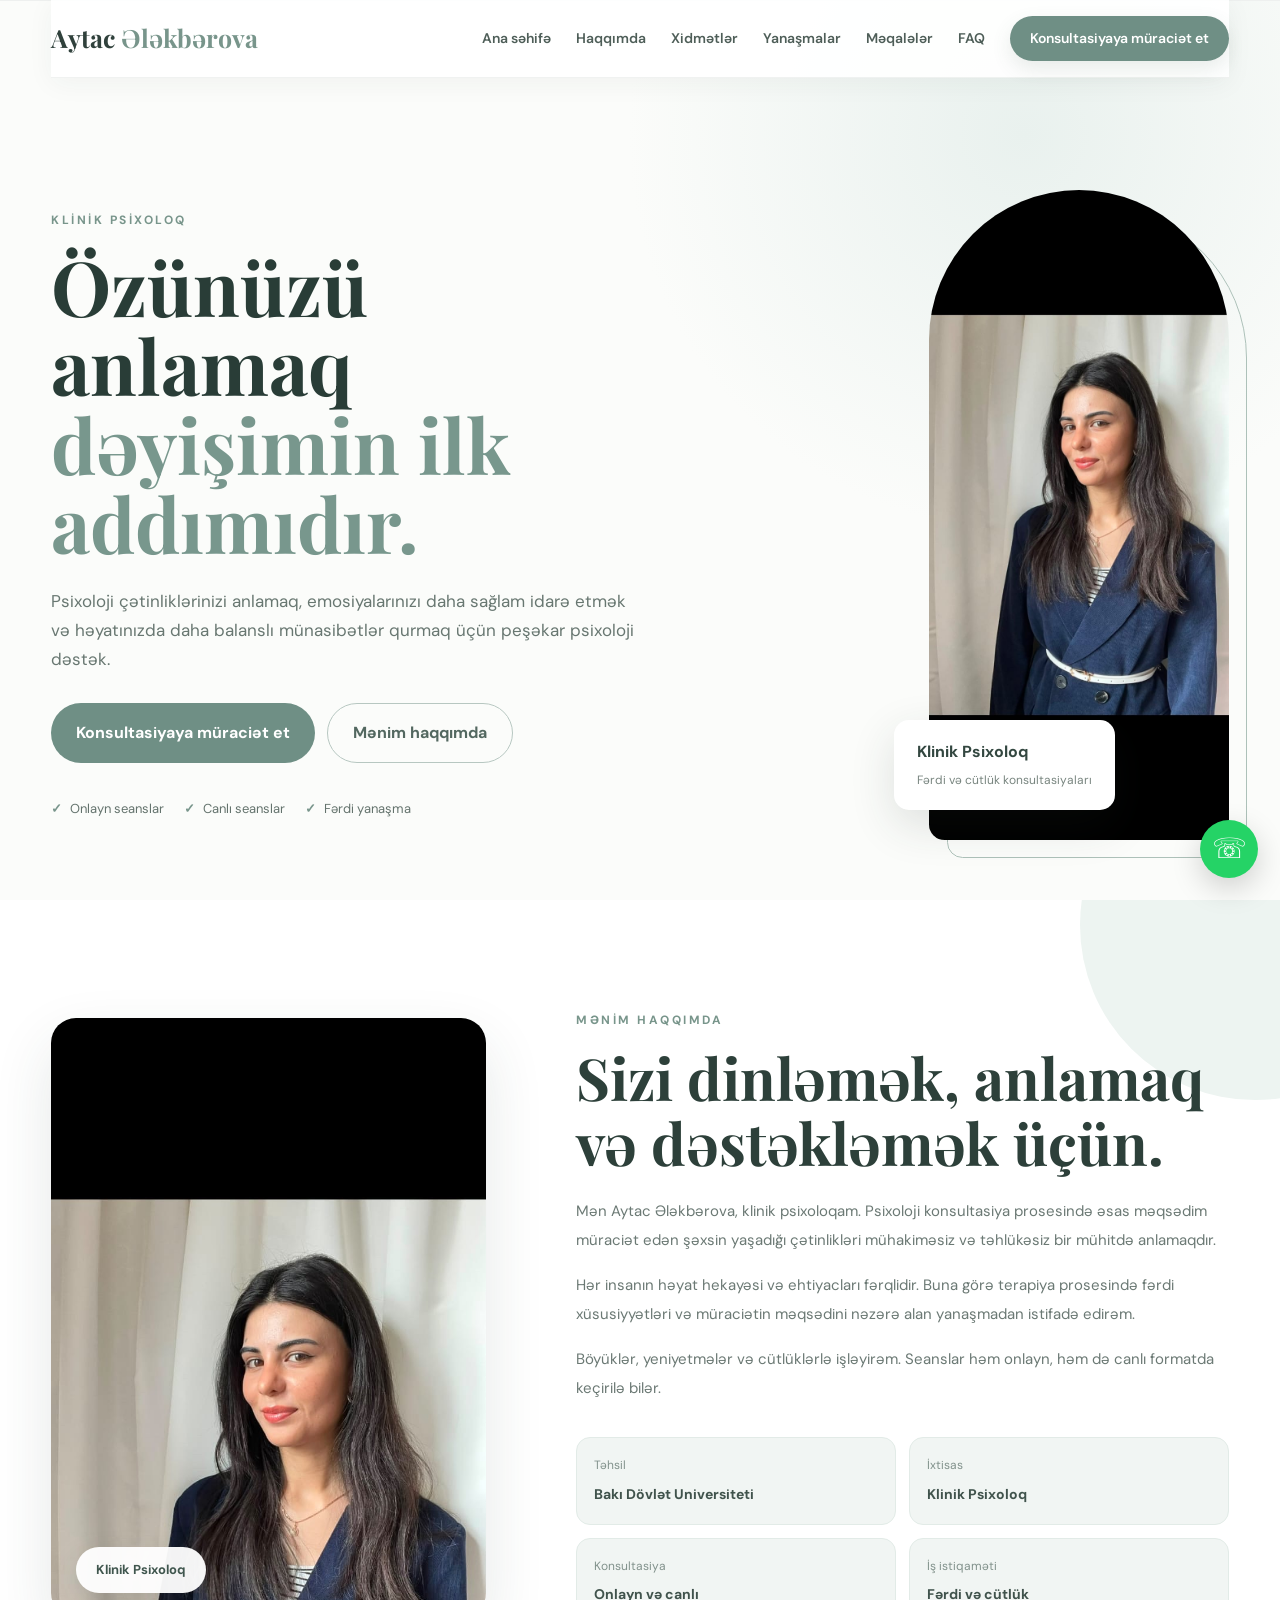
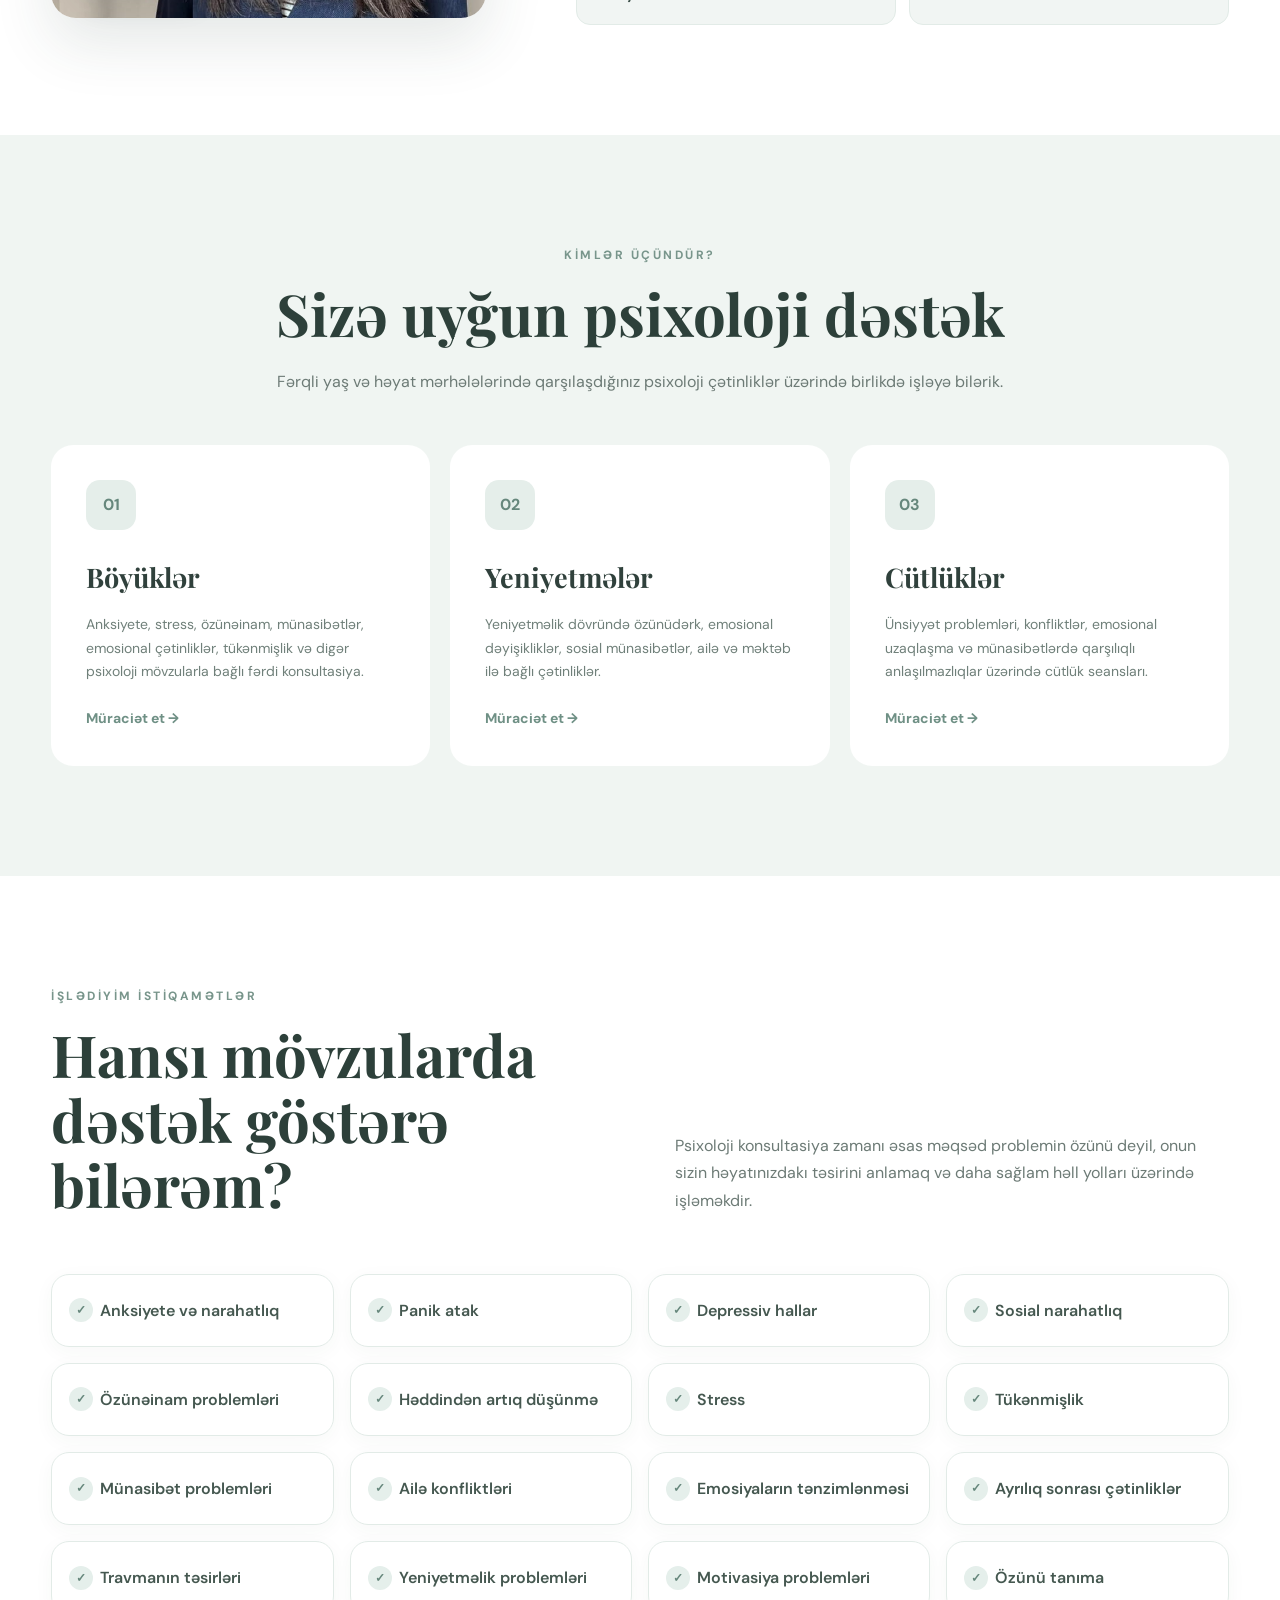
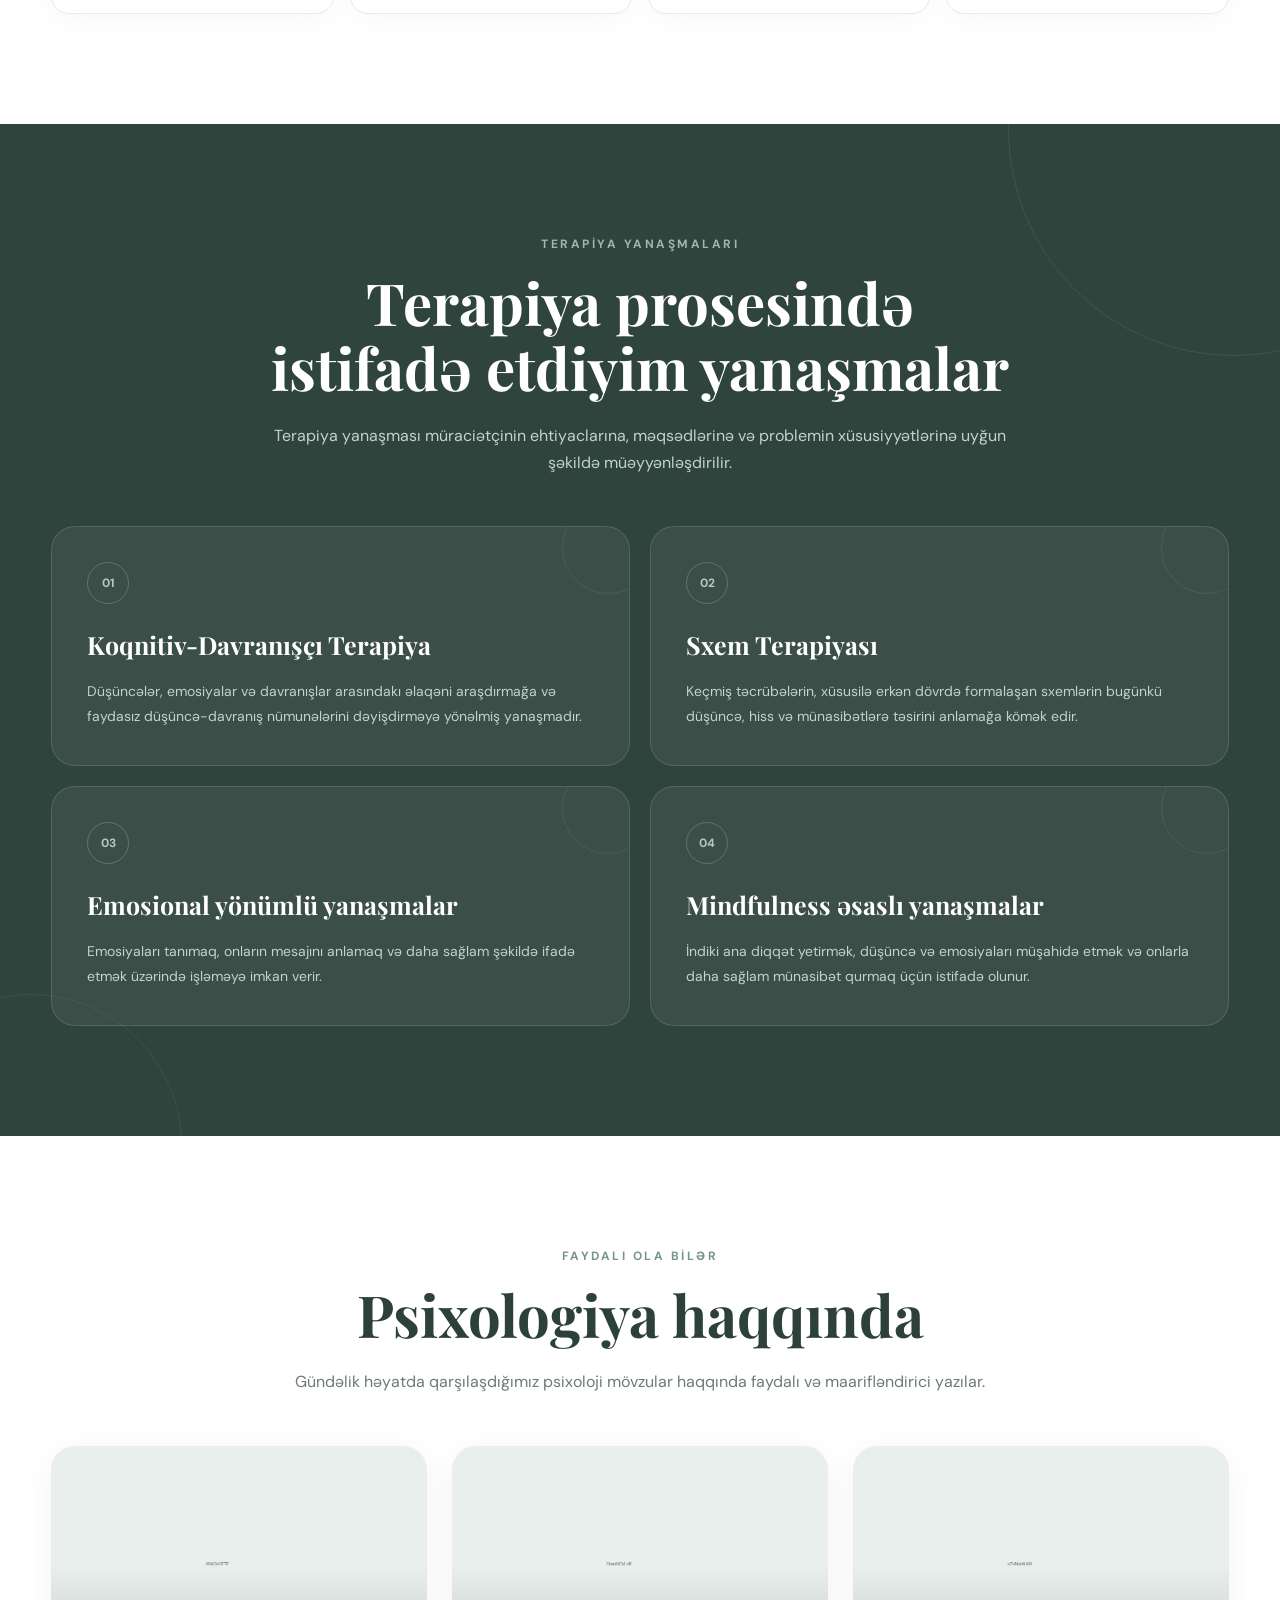
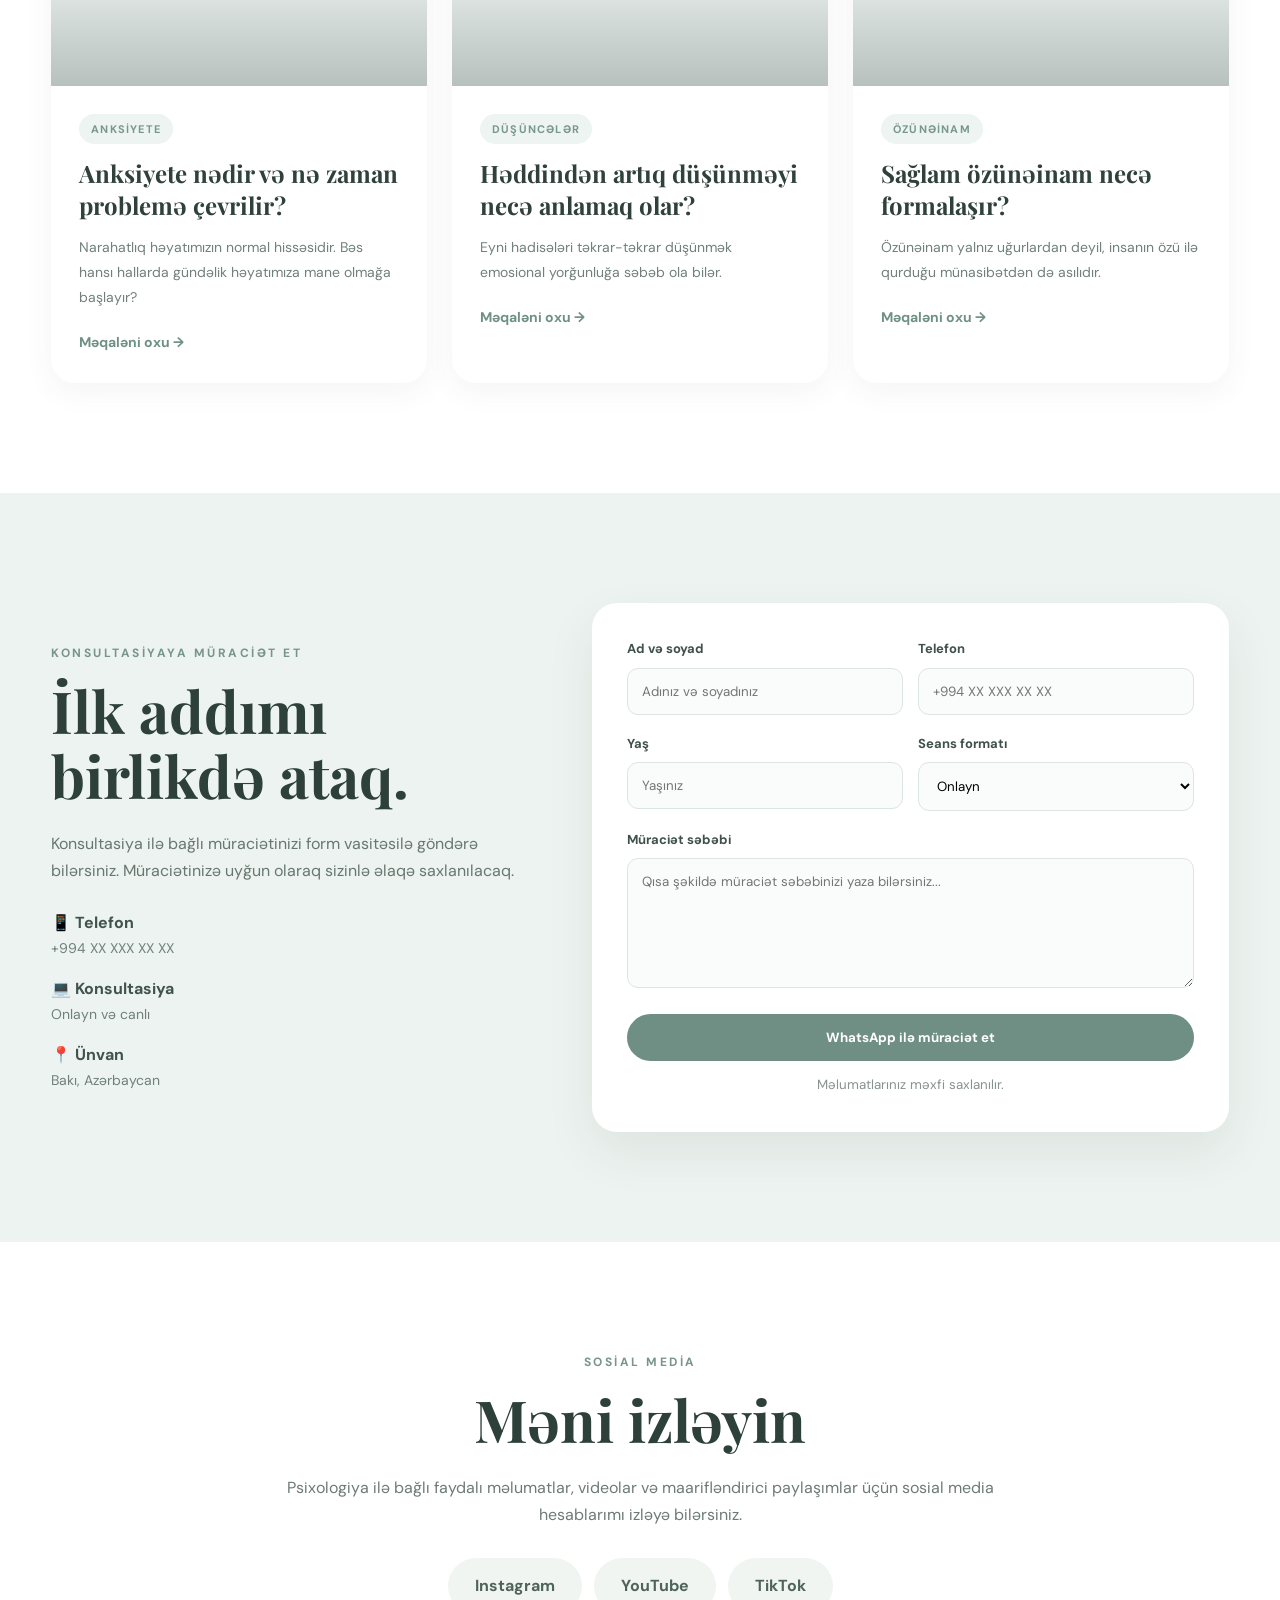
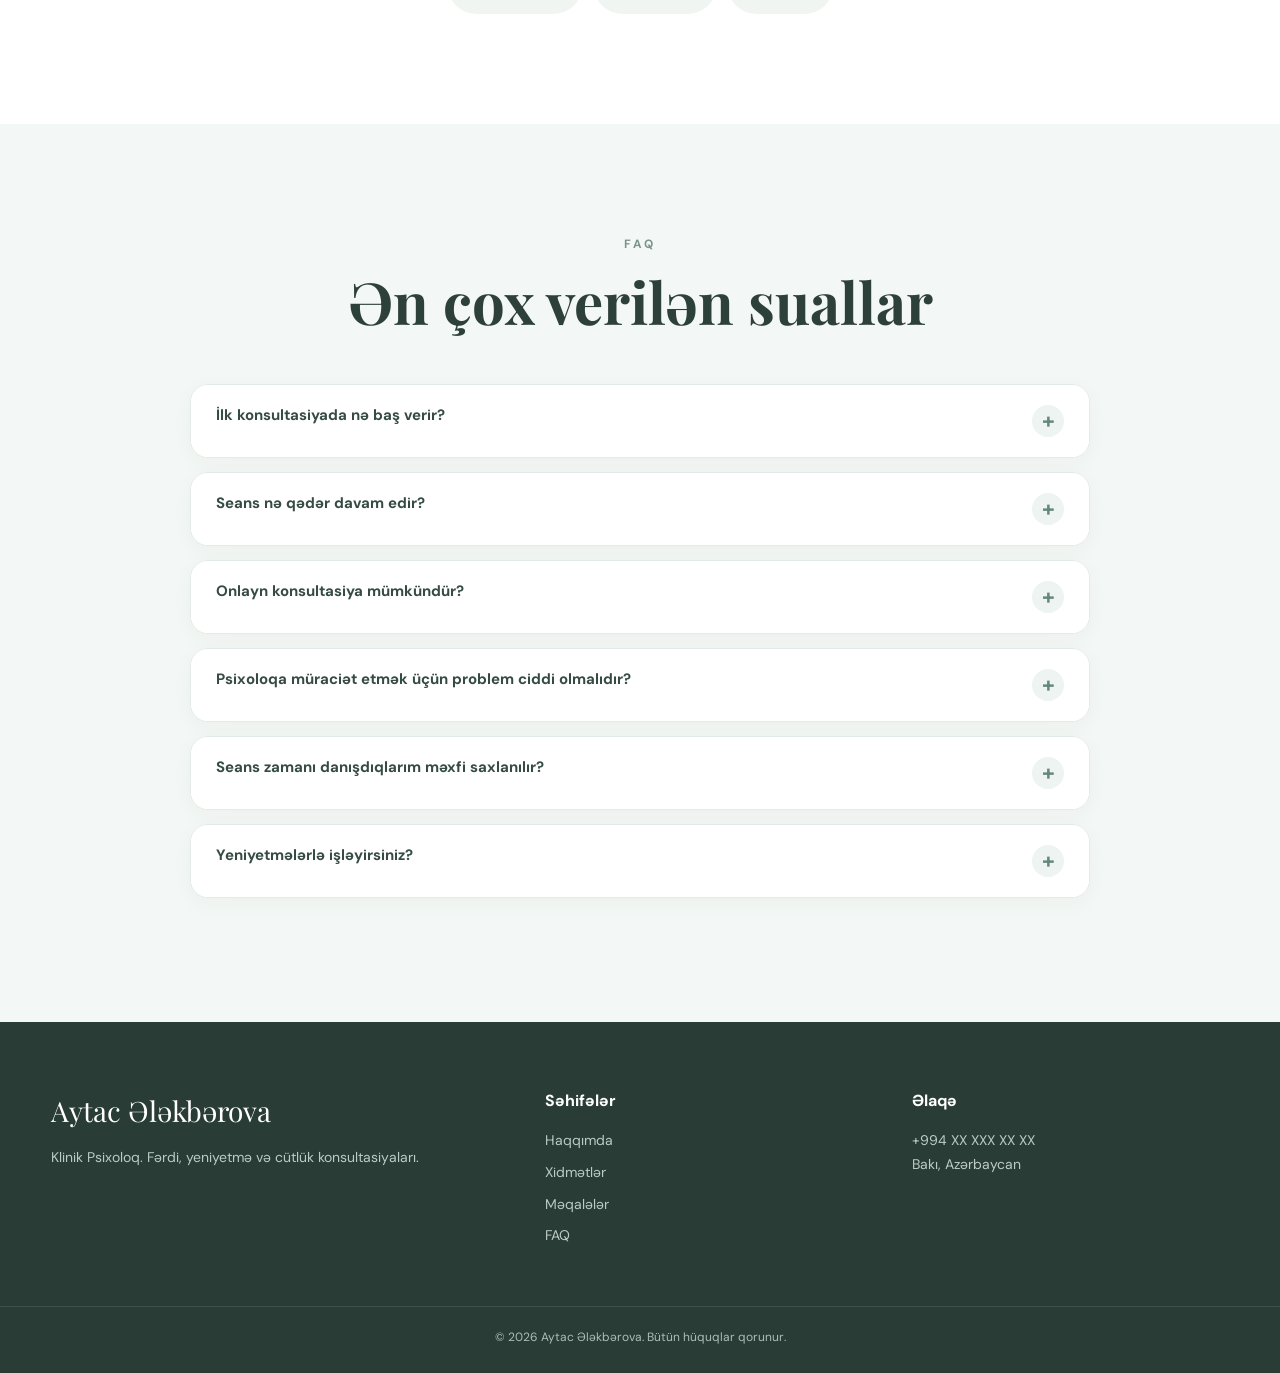
==== index.html @ 0d4d99ca "Initial commit" ====
<!DOCTYPE html>
<html lang="az">
<head>
<meta charset="UTF-8">
<meta name="viewport" content="width=device-width, initial-scale=1.0">
<meta name="description" content="Klinik Psixoloq - fərdi, yeniyetmə və cütlük konsultasiyaları. Onlayn və canlı seanslar.">
<title>Psixoloq Aytac Ələkbərova | Klinik Psixoloq</title>
<link rel="preconnect" href="https://fonts.googleapis.com">
<link rel="preconnect" href="https://fonts.gstatic.com" crossorigin>
<link href="https://fonts.googleapis.com/css2?family=DM+Sans:wght@400;500;600;700&family=Playfair+Display:wght@500;600;700&display=swap" rel="stylesheet">
<link rel="stylesheet" href="style.css">
</head>
<body>

<header class="header">
  <div class="container navbar">
    <a href="#home" class="logo">Aytac <span>Ələkbərova</span></a>
    <button class="menu-btn" id="menuBtn">☰</button>
    <nav class="nav" id="nav">
      <a href="#home">Ana səhifə</a>
      <a href="#about">Haqqımda</a>
      <a href="#services">Xidmətlər</a>
      <a href="#approaches">Yanaşmalar</a>
      <a href="#articles">Məqalələr</a>
      <a href="#faq">FAQ</a>
      <a href="#contact" class="nav-button">Konsultasiyaya müraciət et</a>
    </nav>
  </div>
</header>

<section class="hero" id="home">
  <div class="container hero-grid">
    <div class="hero-content">
      <div class="eyebrow">KLİNİK PSİXOLOQ</div>
      <h1>Özünüzü anlamaq<br><span>dəyişimin ilk addımıdır.</span></h1>
      <p>Psixoloji çətinliklərinizi anlamaq, emosiyalarınızı daha sağlam idarə etmək və həyatınızda daha balanslı münasibətlər qurmaq üçün peşəkar psixoloji dəstək.</p>
      <div class="hero-buttons">
        <a href="#contact" class="btn btn-primary">Konsultasiyaya müraciət et</a>
        <a href="#about" class="btn btn-outline">Mənim haqqımda</a>
      </div>
      <div class="hero-features">
        <div><strong>✓</strong> Onlayn seanslar</div>
        <div><strong>✓</strong> Canlı seanslar</div>
        <div><strong>✓</strong> Fərdi yanaşma</div>
      </div>
    </div>
    <div class="hero-photo">
      <div class="photo-decoration"></div>
      <img src="images/psixoloq.jpg" alt="Klinik Psixoloq Aytac Ələkbərova">
      <div class="photo-card">
        <strong>Klinik Psixoloq</strong>
        <span>Fərdi və cütlük konsultasiyaları</span>
      </div>
    </div>
  </div>
</section>

<section class="section about" id="about">
  <div class="container about-grid">
    <div class="about-image"><img src="images/psixoloq.jpg" alt="Aytac Ələkbərova"></div>
    <div class="about-content">
      <div class="eyebrow">MƏNİM HAQQIMDA</div>
      <h2 class="section-title">Sizi dinləmək, anlamaq və dəstəkləmək üçün.</h2>
      <p>Mən Aytac Ələkbərova, klinik psixoloqam. Psixoloji konsultasiya prosesində əsas məqsədim müraciət edən şəxsin yaşadığı çətinlikləri mühakiməsiz və təhlükəsiz bir mühitdə anlamaqdır.</p>
      <p>Hər insanın həyat hekayəsi və ehtiyacları fərqlidir. Buna görə terapiya prosesində fərdi xüsusiyyətləri və müraciətin məqsədini nəzərə alan yanaşmadan istifadə edirəm.</p>
      <p>Böyüklər, yeniyetmələr və cütlüklərlə işləyirəm. Seanslar həm onlayn, həm də canlı formatda keçirilə bilər.</p>
      <div class="about-info">
        <div class="info-item"><span>Təhsil</span><strong>Bakı Dövlət Universiteti</strong></div>
        <div class="info-item"><span>İxtisas</span><strong>Klinik Psixoloq</strong></div>
        <div class="info-item"><span>Konsultasiya</span><strong>Onlayn və canlı</strong></div>
        <div class="info-item"><span>İş istiqaməti</span><strong>Fərdi və cütlük</strong></div>
      </div>
    </div>
  </div>
</section>

<section class="section services" id="services">
  <div class="container">
    <div class="center-heading">
      <div class="eyebrow">KİMLƏR ÜÇÜNDÜR?</div>
      <h2 class="section-title">Sizə uyğun psixoloji dəstək</h2>
      <p>Fərqli yaş və həyat mərhələlərində qarşılaşdığınız psixoloji çətinliklər üzərində birlikdə işləyə bilərik.</p>
    </div>
    <div class="service-grid">
      <div class="service-card"><div class="service-icon">01</div><h3>Böyüklər</h3><p>Anksiyete, stress, özünəinam, münasibətlər, emosional çətinliklər, tükənmişlik və digər psixoloji mövzularla bağlı fərdi konsultasiya.</p><a href="#contact">Müraciət et →</a></div>
      <div class="service-card"><div class="service-icon">02</div><h3>Yeniyetmələr</h3><p>Yeniyetməlik dövründə özünüdərk, emosional dəyişikliklər, sosial münasibətlər, ailə və məktəb ilə bağlı çətinliklər.</p><a href="#contact">Müraciət et →</a></div>
      <div class="service-card"><div class="service-icon">03</div><h3>Cütlüklər</h3><p>Ünsiyyət problemləri, konfliktlər, emosional uzaqlaşma və münasibətlərdə qarşılıqlı anlaşılmazlıqlar üzərində cütlük seansları.</p><a href="#contact">Müraciət et →</a></div>
    </div>
  </div>
</section>

<section class="section problems">
  <div class="container">
    <div class="two-column-heading">
      <div><div class="eyebrow">İŞLƏDİYİM İSTİQAMƏTLƏR</div><h2 class="section-title">Hansı mövzularda dəstək göstərə bilərəm?</h2></div>
      <p>Psixoloji konsultasiya zamanı əsas məqsəd problemin özünü deyil, onun sizin həyatınızdakı təsirini anlamaq və daha sağlam həll yolları üzərində işləməkdir.</p>
    </div>
    <div class="problem-grid">
      <div class="problem-item">Anksiyete və narahatlıq</div><div class="problem-item">Panik atak</div>
      <div class="problem-item">Depressiv hallar</div><div class="problem-item">Sosial narahatlıq</div>
      <div class="problem-item">Özünəinam problemləri</div><div class="problem-item">Həddindən artıq düşünmə</div>
      <div class="problem-item">Stress</div><div class="problem-item">Tükənmişlik</div>
      <div class="problem-item">Münasibət problemləri</div><div class="problem-item">Ailə konfliktləri</div>
      <div class="problem-item">Emosiyaların tənzimlənməsi</div><div class="problem-item">Ayrılıq sonrası çətinliklər</div>
      <div class="problem-item">Travmanın təsirləri</div><div class="problem-item">Yeniyetməlik problemləri</div>
      <div class="problem-item">Motivasiya problemləri</div><div class="problem-item">Özünü tanıma</div>
    </div>
  </div>
</section>

<section class="section approaches" id="approaches">
  <div class="container">
    <div class="center-heading light">
      <div class="eyebrow">TERAPİYA YANAŞMALARI</div>
      <h2 class="section-title">Terapiya prosesində istifadə etdiyim yanaşmalar</h2>
      <p>Terapiya yanaşması müraciətçinin ehtiyaclarına, məqsədlərinə və problemin xüsusiyyətlərinə uyğun şəkildə müəyyənləşdirilir.</p>
    </div>
    <div class="approach-grid">
      <div class="approach-card"><span>01</span><h3>Koqnitiv-Davranışçı Terapiya</h3><p>Düşüncələr, emosiyalar və davranışlar arasındakı əlaqəni araşdırmağa və faydasız düşüncə-davranış nümunələrini dəyişdirməyə yönəlmiş yanaşmadır.</p></div>
      <div class="approach-card"><span>02</span><h3>Sxem Terapiyası</h3><p>Keçmiş təcrübələrin, xüsusilə erkən dövrdə formalaşan sxemlərin bugünkü düşüncə, hiss və münasibətlərə təsirini anlamağa kömək edir.</p></div>
      <div class="approach-card"><span>03</span><h3>Emosional yönümlü yanaşmalar</h3><p>Emosiyaları tanımaq, onların mesajını anlamaq və daha sağlam şəkildə ifadə etmək üzərində işləməyə imkan verir.</p></div>
      <div class="approach-card"><span>04</span><h3>Mindfulness əsaslı yanaşmalar</h3><p>İndiki ana diqqət yetirmək, düşüncə və emosiyaları müşahidə etmək və onlarla daha sağlam münasibət qurmaq üçün istifadə olunur.</p></div>
    </div>
  </div>
</section>

<section class="section articles" id="articles">
  <div class="container">
    <div class="center-heading">
      <div class="eyebrow">FAYDALI OLA BİLƏR</div>
      <h2 class="section-title">Psixologiya haqqında</h2>
      <p>Gündəlik həyatda qarşılaşdığımız psixoloji mövzular haqqında faydalı və maarifləndirici yazılar.</p>
    </div>
    <div class="article-grid">
      <article class="article-card"><div class="article-image"><img src="images/anxiety.jpg" alt="Anksiyete"></div><div class="article-content"><span>ANKSİYETE</span><h3>Anksiyete nədir və nə zaman problemə çevrilir?</h3><p>Narahatlıq həyatımızın normal hissəsidir. Bəs hansı hallarda gündəlik həyatımıza mane olmağa başlayır?</p><button class="article-btn" data-article="anxiety">Məqaləni oxu →</button></div></article>
      <article class="article-card"><div class="article-image"><img src="images/overthinking.jpg" alt="Həddindən artıq düşünmək"></div><div class="article-content"><span>DÜŞÜNCƏLƏR</span><h3>Həddindən artıq düşünməyi necə anlamaq olar?</h3><p>Eyni hadisələri təkrar-təkrar düşünmək emosional yorğunluğa səbəb ola bilər.</p><button class="article-btn" data-article="thinking">Məqaləni oxu →</button></div></article>
      <article class="article-card"><div class="article-image"><img src="images/confidence.jpg" alt="Özünəinam"></div><div class="article-content"><span>ÖZÜNƏİNAM</span><h3>Sağlam özünəinam necə formalaşır?</h3><p>Özünəinam yalnız uğurlardan deyil, insanın özü ilə qurduğu münasibətdən də asılıdır.</p><button class="article-btn" data-article="confidence">Məqaləni oxu →</button></div></article>
    </div>
  </div>
</section>

<section class="section contact" id="contact">
  <div class="container contact-grid">
    <div class="contact-info">
      <div class="eyebrow">KONSULTASİYAYA MÜRACİƏT ET</div>
      <h2 class="section-title">İlk addımı birlikdə ataq.</h2>
      <p>Konsultasiya ilə bağlı müraciətinizi form vasitəsilə göndərə bilərsiniz. Müraciətinizə uyğun olaraq sizinlə əlaqə saxlanılacaq.</p>
      <div class="contact-details">
        <div><strong>📱 Telefon</strong><span>+994 XX XXX XX XX</span></div>
        <div><strong>💻 Konsultasiya</strong><span>Onlayn və canlı</span></div>
        <div><strong>📍 Ünvan</strong><span>Bakı, Azərbaycan</span></div>
      </div>
    </div>
    <form id="consultationForm" class="contact-form">
      <div class="form-row">
        <div class="form-group"><label>Ad və soyad</label><input type="text" id="name" placeholder="Adınız və soyadınız" required></div>
        <div class="form-group"><label>Telefon</label><input type="tel" id="phone" placeholder="+994 XX XXX XX XX" required></div>
      </div>
      <div class="form-row">
        <div class="form-group"><label>Yaş</label><input type="number" id="age" placeholder="Yaşınız"></div>
        <div class="form-group"><label>Seans formatı</label><select id="format"><option value="Onlayn">Onlayn</option><option value="Canlı">Canlı</option></select></div>
      </div>
      <div class="form-group"><label>Müraciət səbəbi</label><textarea id="message" placeholder="Qısa şəkildə müraciət səbəbinizi yaza bilərsiniz..."></textarea></div>
      <button type="submit" class="btn btn-primary full-button">WhatsApp ilə müraciət et</button>
      <small class="form-note">Məlumatlarınız məxfi saxlanılır.</small>
    </form>
  </div>
</section>

<section class="section social">
  <div class="container center-heading">
    <div class="eyebrow">SOSİAL MEDİA</div>
    <h2 class="section-title">Məni izləyin</h2>
    <p>Psixologiya ilə bağlı faydalı məlumatlar, videolar və maarifləndirici paylaşımlar üçün sosial media hesablarımı izləyə bilərsiniz.</p>
    <div class="social-links">
      <a href="https://www.instagram.com/psyaytac.elekberova?igsh=MXJ5ZWtkczN2bDRlNw==" target="_blank">Instagram</a>
      <a href="https://youtube.com/@seninpsixoloqun?si=bfiCXrxWKhJM5wDC" target="_blank">YouTube</a>
      <a href="https://www.tiktok.com/@psyaytac.elekberova?_r=1&_t=ZS-98sgYGzw8I5" target="_blank">TikTok</a>
    </div>
  </div>
</section>

<section class="section faq" id="faq">
  <div class="container faq-container">
    <div class="center-heading"><div class="eyebrow">FAQ</div><h2 class="section-title">Ən çox verilən suallar</h2></div>
    <div class="faq-list">
      <div class="faq-item"><button class="faq-question">İlk konsultasiyada nə baş verir?<span>+</span></button><div class="faq-answer">İlk görüşdə müraciət səbəbiniz, yaşadığınız çətinliklər və terapiyadan gözləntiləriniz müzakirə olunur.</div></div>
      <div class="faq-item"><button class="faq-question">Seans nə qədər davam edir?<span>+</span></button><div class="faq-answer">Seans müddəti konsultasiya formatına və əvvəlcədən müəyyən edilmiş görüş planına uyğun olaraq təşkil edilir.</div></div>
      <div class="faq-item"><button class="faq-question">Onlayn konsultasiya mümkündür?<span>+</span></button><div class="faq-answer">Bəli. Konsultasiyalar onlayn formatda da keçirilə bilər.</div></div>
      <div class="faq-item"><button class="faq-question">Psixoloqa müraciət etmək üçün problem ciddi olmalıdır?<span>+</span></button><div class="faq-answer">Xeyr. Psixoloji dəstək yalnız ciddi problemlər zamanı deyil. İnsan özünü daha yaxşı tanımaq, münasibətlərini inkişaf etdirmək və həyatındakı çətinliklərin öhdəsindən gəlmək üçün də psixoloqa müraciət edə bilər.</div></div>
      <div class="faq-item"><button class="faq-question">Seans zamanı danışdıqlarım məxfi saxlanılır?<span>+</span></button><div class="faq-answer">Psixoloji konsultasiya zamanı məxfilik və peşə etikası əsas prinsiplərdəndir.</div></div>
      <div class="faq-item"><button class="faq-question">Yeniyetmələrlə işləyirsiniz?<span>+</span></button><div class="faq-answer">Bəli. Yeniyetmələrin yaş xüsusiyyətləri və ehtiyacları nəzərə alınmaqla psixoloji konsultasiya həyata keçirilə bilər.</div></div>
    </div>
  </div>
</section>

<footer>
  <div class="container footer-grid">
    <div><div class="footer-logo">Aytac Ələkbərova</div><p>Klinik Psixoloq. Fərdi, yeniyetmə və cütlük konsultasiyaları.</p></div>
    <div><h4>Səhifələr</h4><a href="#about">Haqqımda</a><a href="#services">Xidmətlər</a><a href="#articles">Məqalələr</a><a href="#faq">FAQ</a></div>
    <div><h4>Əlaqə</h4><p>+994 XX XXX XX XX</p><p>Bakı, Azərbaycan</p></div>
  </div>
  <div class="copyright">© 2026 Aytac Ələkbərova. Bütün hüquqlar qorunur.</div>
</footer>

<a href="https://wa.me/994708601201" class="whatsapp" target="_blank" rel="noopener noreferrer">
    <span>☏</span>
</a>

<div class="modal" id="articleModal">
  <div class="modal-box"><button class="modal-close" id="modalClose">×</button><div id="modalContent"></div></div>
</div>

<script src="script.js"></script>
</body>
</html>
---- style.css ----
*{margin:0;padding:0;box-sizing:border-box}
html{scroll-behavior:smooth}
body{font-family:"DM Sans",sans-serif;color:#30413c;background:#fbfcfa;line-height:1.7}
a{text-decoration:none;color:inherit}img{width:100%;display:block}
button,input,textarea,select{font-family:inherit}.container{width:min(1180px,92%);margin:auto}
.section{padding:110px 0}.eyebrow{color:#78958b;font-size:12px;font-weight:700;letter-spacing:2.5px;margin-bottom:15px}
.section-title{font-family:"Playfair Display",serif;font-size:clamp(38px,5vw,58px);line-height:1.12;color:#2d403a;margin-bottom:22px}
.center-heading{max-width:750px;text-align:center;margin:0 auto}.center-heading>p{color:#6d7b76}
.two-column-heading{display:grid;grid-template-columns:1fr 1fr;gap:70px;align-items:end}.two-column-heading>p{color:#6d7b76;margin-bottom:25px}
.header{position:fixed;top:0;left:0;width:100%;z-index:1000;background:rgba(251,252,250,.92);backdrop-filter:blur(18px);border-bottom:1px solid rgba(40,60,53,.06)}
.navbar{height:78px;display:flex;align-items:center;justify-content:space-between}.logo{font-family:"Playfair Display",serif;font-size:25px;font-weight:700}.logo span{color:#78958b}
.nav{display:flex;align-items:center;gap:25px}.nav a{font-size:14px;font-weight:600;color:#4e5e58;transition:.3s}.nav a:hover{color:#78958b}
.nav-button{background:#6f8f85;color:white!important;padding:11px 18px;border-radius:30px}.menu-btn{display:none;border:none;background:transparent;font-size:28px;cursor:pointer}
.hero{min-height:100vh;padding-top:130px;display:flex;align-items:center;background:radial-gradient(circle at 80% 15%,#e9f1ee 0,transparent 31%)}
.hero-grid{display:grid;grid-template-columns:1fr .85fr;align-items:center;gap:90px}.hero h1{font-family:"Playfair Display",serif;font-size:clamp(48px,6vw,76px);line-height:1.04;color:#293d37;margin-bottom:25px}.hero h1 span{color:#78978d}
.hero-content>p{max-width:600px;color:#687771;font-size:17px;margin-bottom:30px}.hero-buttons{display:flex;flex-wrap:wrap;gap:12px}
.btn{display:inline-flex;align-items:center;justify-content:center;padding:15px 25px;border-radius:50px;font-weight:700;border:none;cursor:pointer;transition:.3s}.btn-primary{background:#6f8f85;color:white}.btn-primary:hover{background:#58776d;transform:translateY(-3px)}
.btn-outline{border:1px solid #b7c7c1;color:#536860}.btn-outline:hover{background:#edf3f0}.hero-features{display:flex;flex-wrap:wrap;gap:20px;margin-top:35px;color:#64736d;font-size:13px}.hero-features strong{color:#78958b;margin-right:5px}
.hero-photo{position:relative;max-width:490px;margin-left:auto}.hero-photo img{height:650px;object-fit:cover;object-position:center top;border-radius:240px 240px 25px 25px;position:relative;z-index:2}.photo-decoration{position:absolute;width:100%;height:100%;border:1px solid #adc1b9;border-radius:240px 240px 25px 25px;top:18px;left:18px}
.photo-card{position:absolute;z-index:5;left:-35px;bottom:30px;background:white;padding:18px 23px;border-radius:15px;box-shadow:0 15px 45px rgba(40,60,53,.14)}.photo-card strong{display:block;color:#334740}.photo-card span{color:#78857f;font-size:12px}
.about{background:white}.about-grid{display:grid;grid-template-columns:.8fr 1.2fr;gap:90px;align-items:center}.about-image img{height:600px;object-fit:cover;object-position:center top;border-radius:25px}.about-content p{color:#6b7974;margin-bottom:17px}
.about-info{display:grid;grid-template-columns:1fr 1fr;gap:13px;margin-top:30px}.info-item{background:#f1f5f3;padding:17px;border-radius:14px}.info-item span{display:block;font-size:12px;color:#81918b;margin-bottom:4px}.info-item strong{font-size:14px;color:#40534c}
.services{background:#f0f5f2}.service-grid{display:grid;grid-template-columns:repeat(3,1fr);gap:20px;margin-top:50px}.service-card{background:white;padding:35px;border-radius:22px;transition:.35s}.service-card:hover{transform:translateY(-8px);box-shadow:0 20px 45px rgba(45,65,58,.1)}
.service-icon{width:50px;height:50px;border-radius:14px;background:#e5eeea;color:#66877c;display:grid;place-items:center;font-weight:700;margin-bottom:25px}.service-card h3{font-family:"Playfair Display",serif;font-size:27px;margin-bottom:12px}.service-card p{color:#70807a;font-size:14px;margin-bottom:20px}.service-card a{color:#6f9085;font-size:14px;font-weight:700}
.problems{background:white}.problem-grid{display:grid;grid-template-columns:repeat(4,1fr);gap:12px;margin-top:35px}.problem-item{padding:18px;border:1px solid #e1e9e5;border-radius:12px;color:#53635d;transition:.3s;background:#fbfcfb}.problem-item:hover{background:#edf3f0;border-color:#a6bbb3;transform:translateY(-2px)}
.approaches{background:#30443e;color:white}.approaches .section-title{color:white}.approaches .eyebrow{color:#9eb8ae}.center-heading.light>p{color:#c4d1cc}.approach-grid{display:grid;grid-template-columns:1fr 1fr;gap:17px;margin-top:50px}.approach-card{padding:30px;border:1px solid rgba(255,255,255,.12);background:rgba(255,255,255,.045);border-radius:20px}.approach-card>span{color:#9db7ad;font-size:13px}.approach-card h3{font-family:"Playfair Display",serif;font-size:25px;margin:12px 0}.approach-card p{color:#c4d1cc;font-size:14px}
.articles{background:white}.article-grid{display:grid;grid-template-columns:repeat(3,1fr);gap:22px;margin-top:50px}.article-card{border:1px solid #e8eeeb;background:#fafcfb;border-radius:20px;overflow:hidden;transition:.35s}.article-card:hover{transform:translateY(-7px);box-shadow:0 18px 40px rgba(45,65,58,.08)}
.article-image{height:220px;overflow:hidden}.article-image img{height:100%;object-fit:cover;transition:.5s}.article-card:hover .article-image img{transform:scale(1.04)}.article-content{padding:25px}.article-content>span{color:#78978d;font-size:11px;font-weight:700;letter-spacing:1.5px}.article-content h3{font-family:"Playfair Display",serif;font-size:23px;line-height:1.3;margin:9px 0}.article-content p{color:#71807a;font-size:14px;margin-bottom:18px}.article-btn{border:none;background:transparent;color:#6f9085;cursor:pointer;font-weight:700}
.contact{background:#edf3f0}.contact-grid{display:grid;grid-template-columns:.85fr 1.15fr;gap:70px;align-items:center}.contact-info>p{color:#687770;margin-bottom:25px}.contact-details{display:grid;gap:15px}.contact-details div{display:flex;flex-direction:column}.contact-details strong{color:#40534c}.contact-details span{color:#71807a;font-size:14px}
.contact-form{background:white;padding:35px;border-radius:25px;box-shadow:0 20px 50px rgba(40,60,53,.08)}.form-row{display:grid;grid-template-columns:1fr 1fr;gap:15px}.form-group{margin-bottom:18px}.form-group label{display:block;font-size:13px;font-weight:700;margin-bottom:7px;color:#40514b}.form-group input,.form-group select,.form-group textarea{width:100%;border:1px solid #dce5e1;background:#fafcfb;padding:14px;border-radius:11px;outline:none}.form-group input:focus,.form-group select:focus,.form-group textarea:focus{border-color:#78978d}.form-group textarea{height:130px;resize:vertical}.full-button{width:100%}.form-note{display:block;text-align:center;margin-top:13px;color:#87938e}
.social{background:white}.social-links{display:flex;justify-content:center;flex-wrap:wrap;gap:12px;margin-top:30px}.social-links a{padding:14px 27px;background:#f0f5f2;border-radius:50px;font-weight:700;color:#50635b;transition:.3s}.social-links a:hover{background:#dfeae5;transform:translateY(-3px)}
.faq{background:#f5f7f6}.faq-container{max-width:850px}.faq-list{margin-top:45px}.faq-item{background:white;margin-bottom:12px;border-radius:15px;overflow:hidden}.faq-question{width:100%;padding:21px;border:none;background:white;display:flex;justify-content:space-between;cursor:pointer;font-weight:700;color:#40534c;text-align:left}.faq-question span{font-size:23px;transition:.3s}.faq-answer{max-height:0;overflow:hidden;padding:0 21px;color:#71807a;font-size:14px;transition:.35s}.faq-item.active .faq-answer{max-height:250px;padding:0 21px 21px}.faq-item.active .faq-question span{transform:rotate(45deg)}
footer{background:#293c36;color:white;padding:65px 0 25px}.footer-grid{display:grid;grid-template-columns:1.4fr 1fr 1fr;gap:50px}.footer-logo{font-family:"Playfair Display",serif;font-size:28px;margin-bottom:12px}footer p{color:#bdcbc5;font-size:14px}footer h4{margin-bottom:15px}footer a{display:block;color:#bdcbc5;font-size:14px;margin-bottom:8px}.copyright{text-align:center;border-top:1px solid rgba(255,255,255,.1);margin-top:50px;padding-top:20px;color:#aebdb7;font-size:12px}
.whatsapp{position:fixed;right:22px;bottom:22px;width:58px;height:58px;background:#25d366;color:white;border-radius:50%;display:grid;place-items:center;font-size:28px;z-index:900;box-shadow:0 10px 30px rgba(0,0,0,.18);transition:.3s}.whatsapp:hover{transform:scale(1.08)}
.modal{position:fixed;inset:0;background:rgba(20,30,27,.65);z-index:2000;display:none;align-items:center;justify-content:center;padding:20px}.modal.active{display:flex}.modal-box{width:min(760px,100%);max-height:85vh;overflow-y:auto;background:white;padding:40px;border-radius:25px;position:relative}.modal-close{position:absolute;top:15px;right:20px;border:none;background:transparent;font-size:30px;cursor:pointer}.modal-box h2{font-family:"Playfair Display",serif;font-size:35px;margin-bottom:20px}.modal-box p{color:#6c7a75;margin-bottom:15px}
@media(max-width:950px){.nav{position:absolute;left:0;top:78px;width:100%;background:white;display:none;flex-direction:column;align-items:flex-start;padding:25px;box-shadow:0 15px 30px rgba(0,0,0,.07)}.nav.active{display:flex}.menu-btn{display:block}.hero-grid,.about-grid,.contact-grid{grid-template-columns:1fr}.hero-photo{margin:auto}.service-grid,.article-grid{grid-template-columns:1fr 1fr}.problem-grid{grid-template-columns:1fr 1fr}.two-column-heading{grid-template-columns:1fr;gap:10px}.footer-grid{grid-template-columns:1fr 1fr}}
@media(max-width:600px){.section{padding:75px 0}.hero{padding-top:115px}.hero h1{font-size:44px}.hero-photo img{height:520px}.photo-card{left:10px}.service-grid,.article-grid,.problem-grid,.approach-grid,.footer-grid{grid-template-columns:1fr}.about-info,.form-row{grid-template-columns:1fr}.contact-form{padding:25px}.modal-box{padding:30px 22px}}

/* PREMIUM GÖRÜNÜŞ */
.hero-content {
    animation: fadeUp 0.8s ease forwards;
}

.hero-photo {
    animation: fadeIn 1s ease forwards;
}

.service-card,
.article-card,
.approach-card,
.problem-item {
    transition: all 0.3s ease;
}

.service-card:hover,
.article-card:hover {
    transform: translateY(-8px);
}

.btn {
    transition: all 0.3s ease;
}

.btn:hover {
    transform: translateY(-3px);
}

@keyframes fadeUp {
    from {
        opacity: 0;
        transform: translateY(25px);
    }
    to {
        opacity: 1;
        transform: translateY(0);
    }
}

@keyframes fadeIn {
    from {
        opacity: 0;
        transform: translateX(30px);
    }
    to {
        opacity: 1;
        transform: translateX(0);
    }
}

/* Daha yumşaq scroll */
html {
    scroll-behavior: smooth;
}

/* Seçilmiş mətn */
::selection {
    background: #78958b;
    color: white;
}
/* HAQQIMDA BÖLMƏSİ - PREMIUM DİZAYN */

.about {
    position: relative;
    overflow: hidden;
}

.about::before {
    content: "";
    position: absolute;
    width: 350px;
    height: 350px;
    border-radius: 50%;
    background: #edf4f1;
    top: -150px;
    right: -150px;
}

.about-grid {
    position: relative;
    z-index: 2;
}

.about-image {
    position: relative;
}

.about-image::after {
    content: "Klinik Psixoloq";
    position: absolute;
    bottom: 25px;
    left: 25px;
    background: rgba(255,255,255,0.95);
    padding: 12px 20px;
    border-radius: 30px;
    font-size: 13px;
    font-weight: 700;
    color: #40564e;
    box-shadow: 0 10px 30px rgba(40,60,53,0.12);
}

.about-image img {
    box-shadow: 0 25px 60px rgba(45,65,58,0.12);
    transition: transform 0.5s ease;
}

.about-image:hover img {
    transform: scale(1.02);
}

.about-content p {
    font-size: 15px;
    line-height: 1.9;
}

.about-info {
    margin-top: 35px;
}

.info-item {
    border: 1px solid #e2ebe7;
    transition: all 0.3s ease;
}

.info-item:hover {
    transform: translateY(-4px);
    box-shadow: 0 12px 30px rgba(45,65,58,0.08);
    background: #ffffff;
}
/* PSİXOLOJİ PROBLEMLƏR - PREMIUM */

.problem-grid {
    grid-template-columns: repeat(4, 1fr);
    gap: 16px;
}

.problem-item {
    position: relative;
    background: #ffffff;
    border: 1px solid #e2ebe7;
    border-radius: 18px;
    padding: 22px 18px 22px 48px;
    font-weight: 600;
    color: #455850;
    box-shadow: 0 5px 20px rgba(45, 65, 58, 0.04);
    transition: all 0.3s ease;
}

.problem-item::before {
    content: "✓";
    position: absolute;
    left: 17px;
    top: 50%;
    transform: translateY(-50%);
    width: 24px;
    height: 24px;
    border-radius: 50%;
    background: #e5efeb;
    color: #66877c;
    display: flex;
    align-items: center;
    justify-content: center;
    font-size: 12px;
    font-weight: 700;
}

.problem-item:hover {
    transform: translateY(-5px);
    border-color: #a9beb6;
    box-shadow: 0 15px 35px rgba(45, 65, 58, 0.10);
}

.problem-item:hover::before {
    background: #78958b;
    color: white;
}

/* Telefon üçün */
@media (max-width: 900px) {
    .problem-grid {
        grid-template-columns: repeat(2, 1fr);
    }
}

@media (max-width: 550px) {
    .problem-grid {
        grid-template-columns: 1fr;
    }
}
/* TERAPİYA YANAŞMALARI - PREMIUM DİZAYN */

.approaches {
    position: relative;
    overflow: hidden;
}

.approaches::before {
    content: "";
    position: absolute;
    width: 450px;
    height: 450px;
    border: 1px solid rgba(255,255,255,0.08);
    border-radius: 50%;
    top: -220px;
    right: -180px;
}

.approaches::after {
    content: "";
    position: absolute;
    width: 300px;
    height: 300px;
    border: 1px solid rgba(255,255,255,0.06);
    border-radius: 50%;
    bottom: -160px;
    left: -120px;
}

.approaches .container {
    position: relative;
    z-index: 2;
}

.approach-grid {
    gap: 20px;
}

.approach-card {
    position: relative;
    min-height: 240px;
    padding: 35px;
    border: 1px solid rgba(255,255,255,0.13);
    background: rgba(255,255,255,0.055);
    border-radius: 24px;
    overflow: hidden;
    transition: all 0.35s ease;
}

.approach-card::before {
    content: "";
    position: absolute;
    width: 90px;
    height: 90px;
    border: 1px solid rgba(255,255,255,0.08);
    border-radius: 50%;
    right: -25px;
    top: -25px;
}

.approach-card:hover {
    transform: translateY(-8px);
    background: rgba(255,255,255,0.09);
    border-color: rgba(255,255,255,0.25);
    box-shadow: 0 20px 45px rgba(0,0,0,0.15);
}

.approach-card > span {
    display: inline-flex;
    align-items: center;
    justify-content: center;
    width: 42px;
    height: 42px;
    border: 1px solid rgba(255,255,255,0.2);
    border-radius: 50%;
    color: #b5c9c1;
    font-size: 12px;
    font-weight: 700;
}

.approach-card h3 {
    margin: 20px 0 12px;
    font-size: 25px;
}

.approach-card p {
    line-height: 1.8;
}
/* MƏQALƏLƏR - PREMIUM DİZAYN */

.articles {
    position: relative;
    overflow: hidden;
}

.article-grid {
    gap: 25px;
}

.article-card {
    position: relative;
    border: none;
    border-radius: 24px;
    background: #ffffff;
    overflow: hidden;
    box-shadow: 0 8px 30px rgba(45, 65, 58, 0.06);
}

.article-image {
    height: 240px;
    position: relative;
}

.article-image::after {
    content: "";
    position: absolute;
    inset: 0;
    background: linear-gradient(
        to top,
        rgba(35, 55, 48, 0.25),
        transparent 50%
    );
}

.article-content {
    padding: 28px;
}

.article-content > span {
    display: inline-block;
    background: #edf4f1;
    padding: 6px 12px;
    border-radius: 20px;
    letter-spacing: 1.2px;
}

.article-content h3 {
    font-size: 24px;
    margin: 14px 0;
}

.article-content p {
    line-height: 1.8;
}

.article-btn {
    padding: 0;
    font-size: 14px;
    transition: all 0.3s ease;
}

.article-btn:hover {
    transform: translateX(5px);
    color: #405f55;
}

/* MƏQALƏ PƏNCƏRƏSİ */

.modal {
    backdrop-filter: blur(8px);
}

.modal-box {
    border: 1px solid #e1eae6;
    box-shadow: 0 30px 80px rgba(20, 40, 34, 0.25);
}

.modal-box .eyebrow {
    margin-top: 5px;
}

.modal-box h2 {
    color: #30443e;
}

.modal-box p {
    font-size: 15px;
    line-height: 1.9;
}

.modal-close {
    width: 40px;
    height: 40px;
    border-radius: 50%;
    background: #edf3f0;
    color: #40564e;
    line-height: 1;
    transition: all 0.3s ease;
}

.modal-close:hover {
    background: #dce9e4;
    transform: rotate(90deg);
}
/* FAQ - PREMIUM DİZAYN */

.faq {
    position: relative;
    background: #f3f7f5;
}

.faq-container {
    max-width: 900px;
}

.faq-list {
    margin-top: 50px;
}

.faq-item {
    background: #ffffff;
    border: 1px solid #e3ebe8;
    border-radius: 18px;
    margin-bottom: 14px;
    overflow: hidden;
    box-shadow: 0 5px 20px rgba(45, 65, 58, 0.04);
    transition: all 0.3s ease;
}

.faq-item:hover {
    border-color: #b7cbc3;
    box-shadow: 0 12px 30px rgba(45, 65, 58, 0.08);
}

.faq-question {
    min-height: 70px;
    padding: 20px 25px;
    font-size: 15px;
    color: #354b43;
    background: #ffffff;
}

.faq-question span {
    width: 32px;
    height: 32px;
    border-radius: 50%;
    background: #edf4f1;
    display: flex;
    align-items: center;
    justify-content: center;
    color: #66877c;
    font-size: 22px;
    flex-shrink: 0;
    transition: all 0.3s ease;
}

.faq-item.active {
    border-color: #a9beb6;
}

.faq-item.active .faq-question {
    color: #5d8175;
}

.faq-item.active .faq-question span {
    background: #78958b;
    color: #ffffff;
}

.faq-answer {
    line-height: 1.8;
    font-size: 14px;
}

/* Mobil görünüş */
@media (max-width: 600px) {
    .faq-question {
        padding: 17px;
        font-size: 14px;
    }

    .faq-question span {
        width: 28px;
        height: 28px;
        font-size: 19px;
    }
}
/* =========================
   MOBİL GÖRÜNÜŞ - PREMIUM
========================= */

@media (max-width: 768px) {

    .container {
        width: 90%;
    }

    /* MENYU */
    .navbar {
        height: 70px;
    }

    .logo {
        font-size: 21px;
    }

    .menu-btn {
        display: block;
        font-size: 26px;
    }

    .nav {
        top: 70px;
        padding: 20px;
        gap: 5px;
        border-radius: 0 0 18px 18px;
    }

    .nav a {
        width: 100%;
        padding: 11px 5px;
    }

    .nav-button {
        text-align: center;
        margin-top: 8px;
    }

    /* ANA SƏHİFƏ */

    .hero {
        padding-top: 105px;
        padding-bottom: 70px;
    }

    .hero-grid {
        display: flex;
        flex-direction: column;
        gap: 45px;
    }

    .hero-content {
        text-align: center;
    }

    .hero h1 {
        font-size: 43px;
        line-height: 1.08;
    }

    .hero-content > p {
        font-size: 15px;
    }

    .hero-buttons {
        justify-content: center;
    }

    .hero-features {
        justify-content: center;
        gap: 10px;
        flex-direction: column;
    }

    .hero-photo {
        width: 90%;
    }

    .hero-photo img {
        height: 480px;
    }

    .photo-card {
        left: 5px;
        bottom: 20px;
        padding: 14px 17px;
    }

    /* BÖLMƏLƏR */

    .section {
        padding: 75px 0;
    }

    .section-title {
        font-size: 38px;
    }

    /* HAQQIMDA */

    .about-grid {
        display: flex;
        flex-direction: column;
        gap: 40px;
    }

    .about-image img {
        height: 500px;
    }

    .about-info {
        grid-template-columns: 1fr;
    }

    /* XİDMƏTLƏR */

    .service-grid {
        grid-template-columns: 1fr;
    }

    .service-card {
        padding: 28px;
    }

    /* PROBLEMLƏR */

    .problem-grid {
        grid-template-columns: 1fr;
    }

    /* YANAŞMALAR */

    .approach-grid {
        grid-template-columns: 1fr;
    }

    .approach-card {
        min-height: auto;
        padding: 28px;
    }

    /* MƏQALƏLƏR */

    .article-grid {
        grid-template-columns: 1fr;
    }

    .article-image {
        height: 220px;
    }

    /* ƏLAQƏ */

    .contact-grid {
        grid-template-columns: 1fr;
        gap: 40px;
    }

    .contact-form {
        padding: 22px;
    }

    .form-row {
        grid-template-columns: 1fr;
    }

    /* SOSİAL MEDİA */

    .social-links {
        flex-direction: column;
    }

    .social-links a {
        width: 100%;
    }

    /* FAQ */

    .faq-container {
        width: 92%;
    }

    /* FOOTER */

    .footer-grid {
        grid-template-columns: 1fr;
        gap: 30px;
    }

    /* WHATSAPP */

    .whatsapp {
        width: 54px;
        height: 54px;
        right: 15px;
        bottom: 15px;
    }
}


/* ÇOX KİÇİK TELEFONLAR */

@media (max-width: 400px) {

    .hero h1 {
        font-size: 37px;
    }

    .section-title {
        font-size: 34px;
    }

    .hero-photo img {
        height: 420px;
    }

    .btn {
        width: 100%;
    }

    .hero-buttons {
        flex-direction: column;
    }
}
/* =========================
   PREMIUM NAVBAR
========================= */

.navbar {
    position: fixed;
    top: 0;
    left: 0;
    right: 0;
    z-index: 1000;
    backdrop-filter: blur(15px);
    -webkit-backdrop-filter: blur(15px);
    background: rgba(255, 255, 255, 0.92);
    border-bottom: 1px solid rgba(70, 90, 82, 0.08);
    box-shadow: 0 5px 25px rgba(40, 60, 52, 0.05);
    transition: all 0.3s ease;
}

.navbar .container {
    min-height: 78px;
}

.logo {
    transition: transform 0.3s ease;
}

.logo:hover {
    transform: translateY(-2px);
}

.logo strong {
    letter-spacing: -0.5px;
}

.nav a {
    position: relative;
    transition: color 0.3s ease;
}

.nav a:not(.nav-button)::after {
    content: "";
    position: absolute;
    left: 50%;
    bottom: -5px;
    width: 0;
    height: 2px;
    background: #78958b;
    transform: translateX(-50%);
    transition: width 0.3s ease;
}

.nav a:not(.nav-button):hover::after {
    width: 70%;
}

.nav-button {
    border-radius: 30px !important;
    padding: 11px 20px !important;
    box-shadow: 0 8px 20px rgba(70, 95, 85, 0.12);
    transition: all 0.3s ease !important;
}

.nav-button:hover {
    transform: translateY(-2px);
    box-shadow: 0 12px 25px rgba(70, 95, 85, 0.18);
}

/* Menyu düyməsi */
.menu-btn {
    border: none;
    background: transparent;
    cursor: pointer;
    color: #354b43;
    padding: 5px;
}

/* Mobil menyu */
@media (max-width: 768px) {

    .navbar .container {
        min-height: 70px;
    }

    .nav {
        position: absolute;
        left: 5%;
        right: 5%;
        display: none;
        background: rgba(255,255,255,0.98);
        box-shadow: 0 20px 45px rgba(35,55,48,0.12);
        border: 1px solid #e3ebe8;
    }

    .nav.active {
        display: flex;
    }

    .nav a:not(.nav-button)::after {
        display: none;
    }
}const menuBtn = document.querySelector(".menu-btn");
const nav = document.querySelector(".nav");

if (menuBtn && nav) {
    menuBtn.addEventListener("click", function () {
        nav.classList.toggle("active");
    });

    nav.querySelectorAll("a").forEach(function (link) {
        link.addEventListener("click", function () {
            nav.classList.remove("active");
        });
    });
}
/* =========================
   KİMLƏR ÜÇÜNDÜR
========================= */

.audience {
    background: #ffffff;
    position: relative;
    overflow: hidden;
}

.audience-grid {
    display: grid;
    grid-template-columns: repeat(3, 1fr);
    gap: 24px;
    margin-top: 50px;
}

.audience-card {
    position: relative;
    padding: 38px 30px;
    background: #f8faf9;
    border: 1px solid #e3ebe7;
    border-radius: 24px;
    min-height: 280px;
    transition: all 0.35s ease;
    overflow: hidden;
}

.audience-card::before {
    content: "";
    position: absolute;
    width: 140px;
    height: 140px;
    border-radius: 50%;
    right: -60px;
    top: -60px;
    background: #edf4f1;
    transition: all 0.4s ease;
}

.audience-card:hover {
    transform: translateY(-8px);
    box-shadow: 0 20px 45px rgba(45, 65, 58, 0.10);
    border-color: #c4d5ce;
}

.audience-card:hover::before {
    transform: scale(1.25);
}

.audience-icon {
    position: relative;
    z-index: 2;
    width: 58px;
    height: 58px;
    display: flex;
    align-items: center;
    justify-content: center;
    border-radius: 18px;
    background: #e8f0ed;
    color: #58776d;
    font-size: 25px;
    margin-bottom: 25px;
}

.audience-card h3 {
    position: relative;
    z-index: 2;
    font-size: 24px;
    margin-bottom: 15px;
    color: #30443e;
}

.audience-card p {
    position: relative;
    z-index: 2;
    color: #65756f;
    line-height: 1.8;
    font-size: 14px;
}

.audience-card .audience-link {
    position: relative;
    z-index: 2;
    display: inline-block;
    margin-top: 20px;
    color: #58776d;
    font-weight: 700;
    font-size: 14px;
}

@media (max-width: 900px) {
    .audience-grid {
        grid-template-columns: 1fr;
    }

    .audience-card {
        min-height: auto;
    }
}
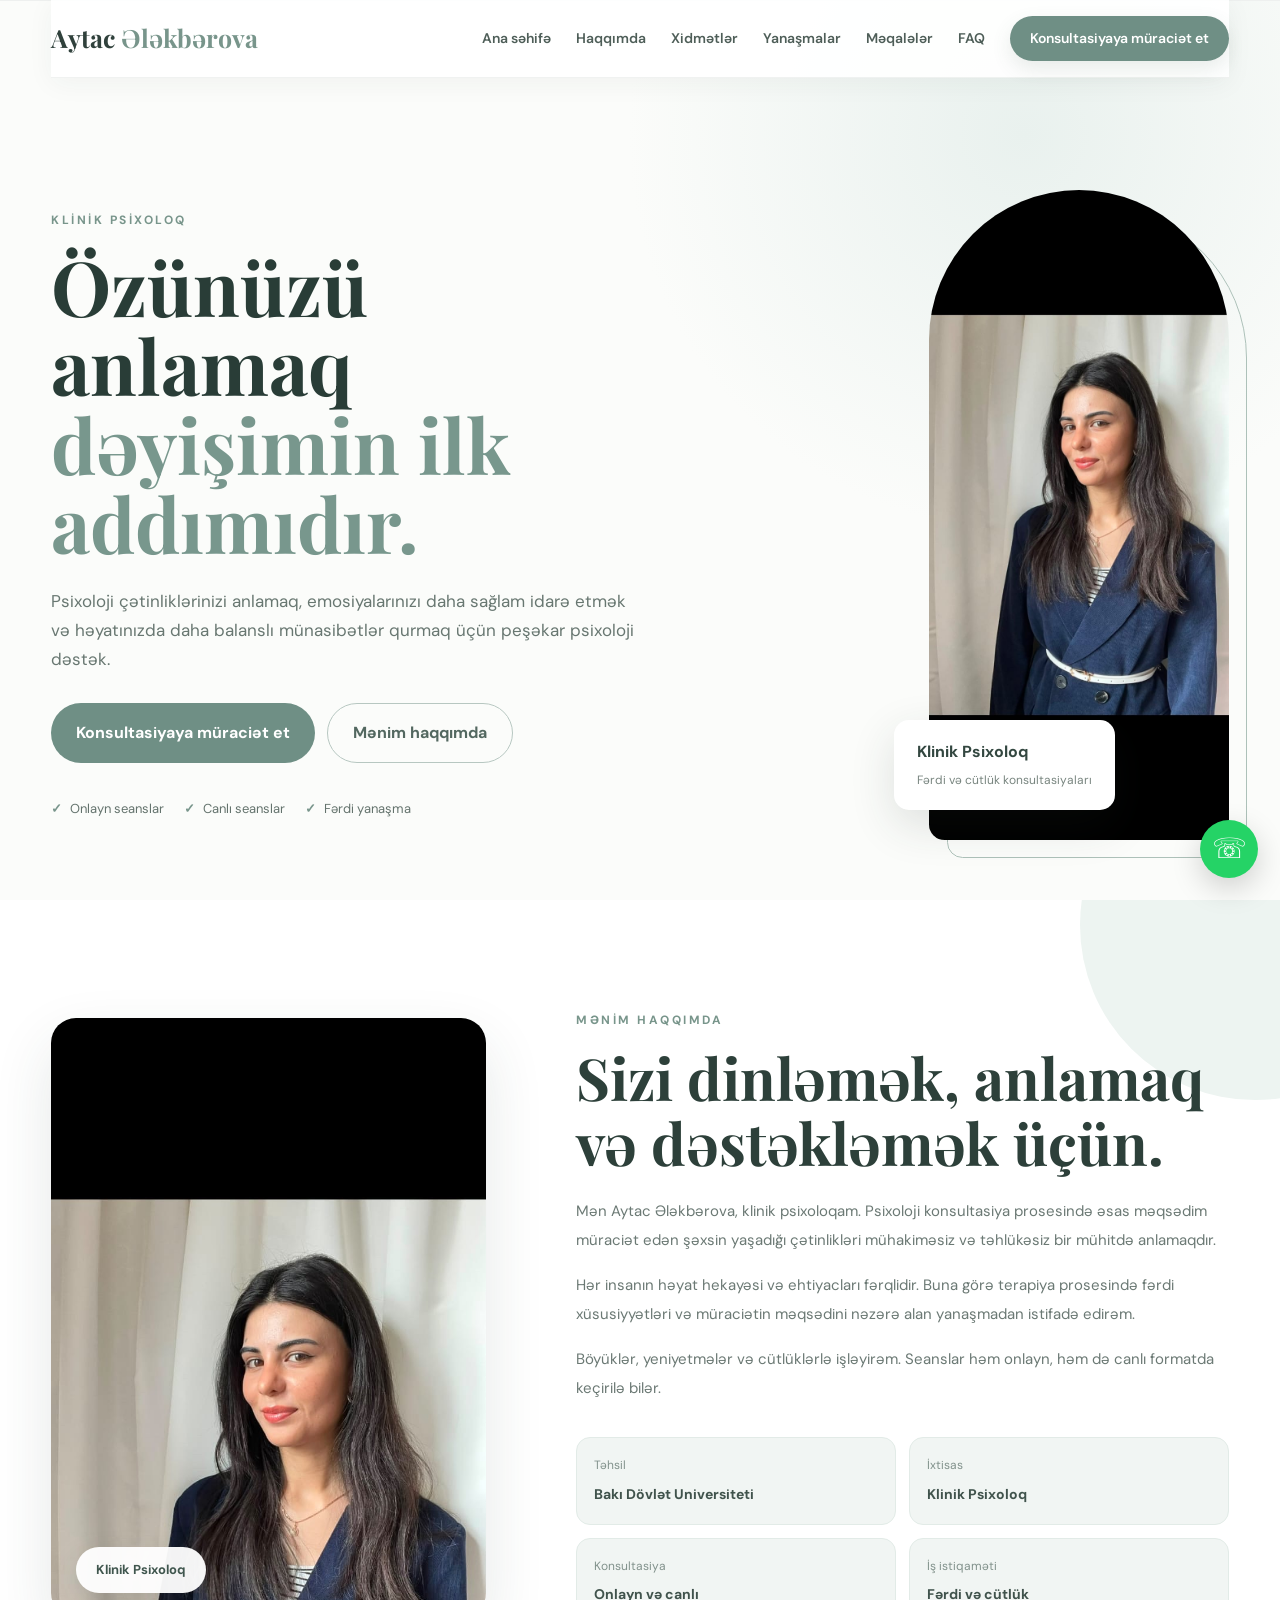
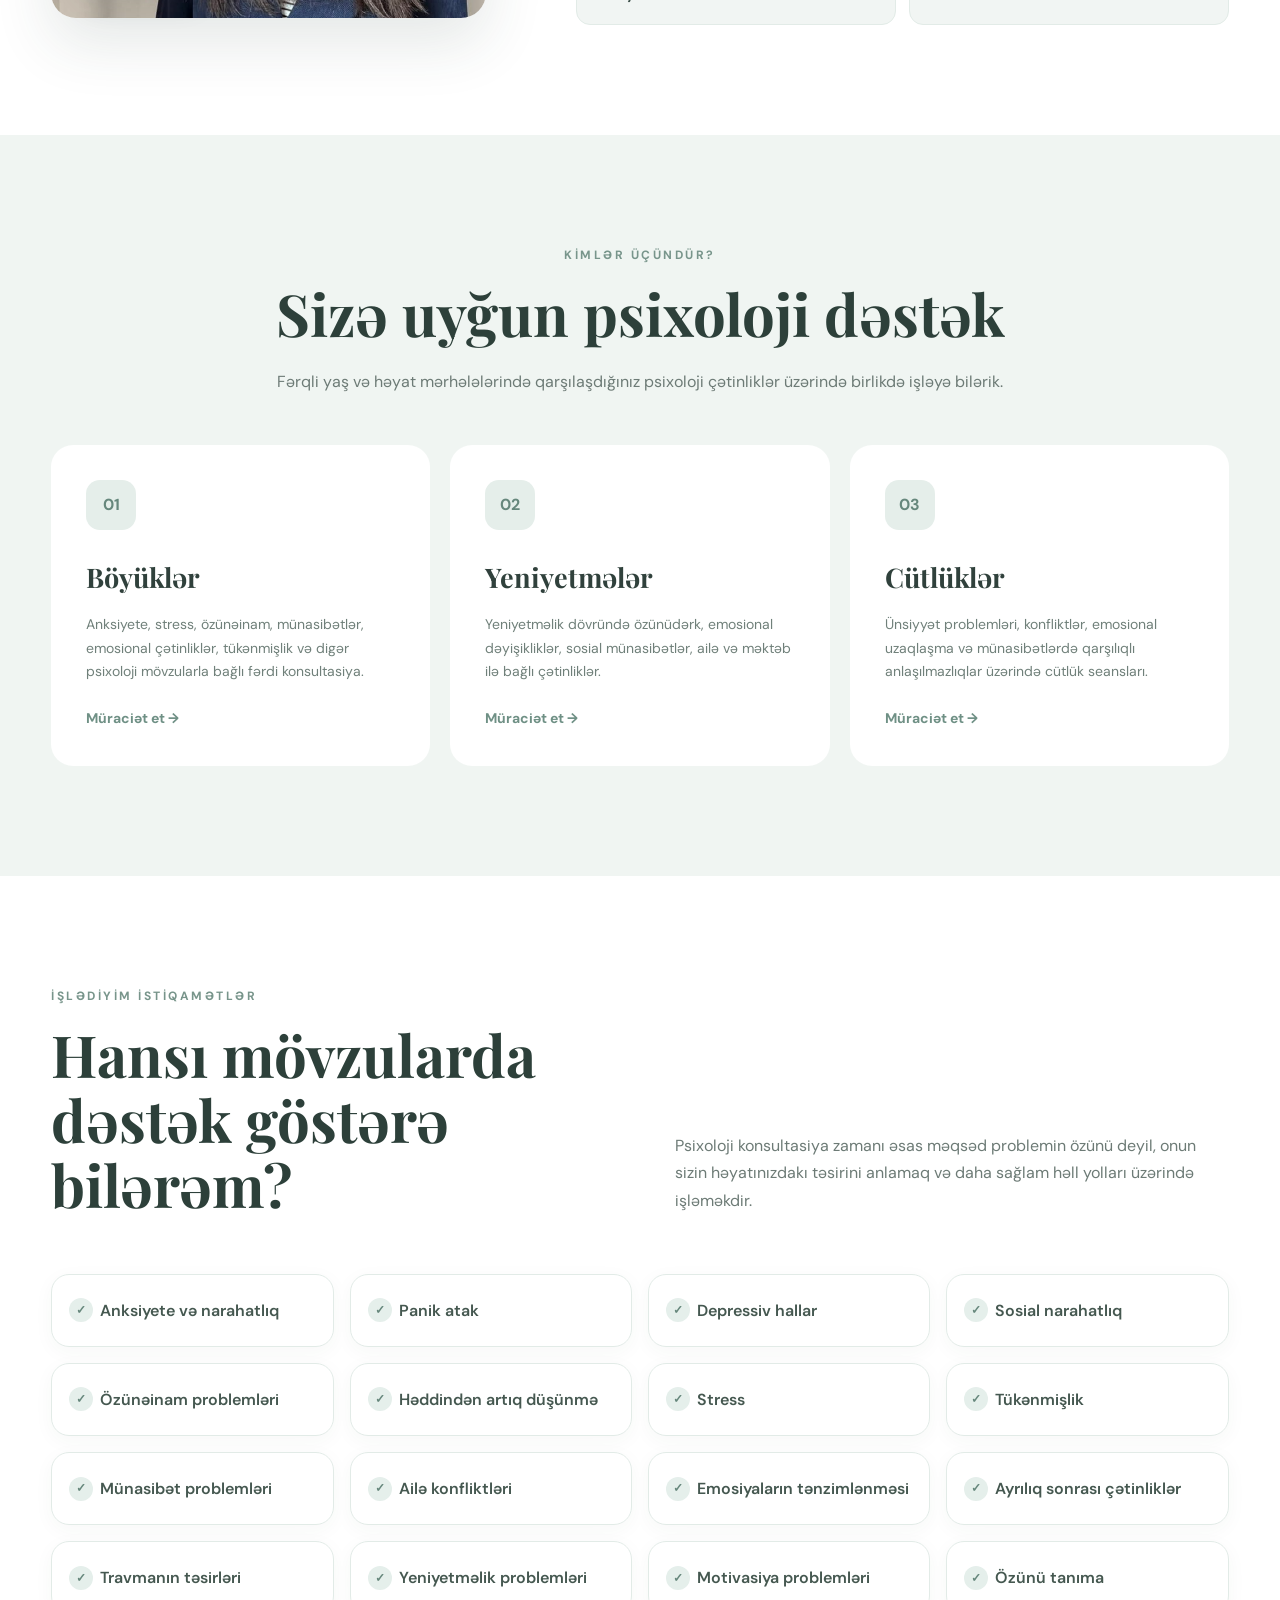
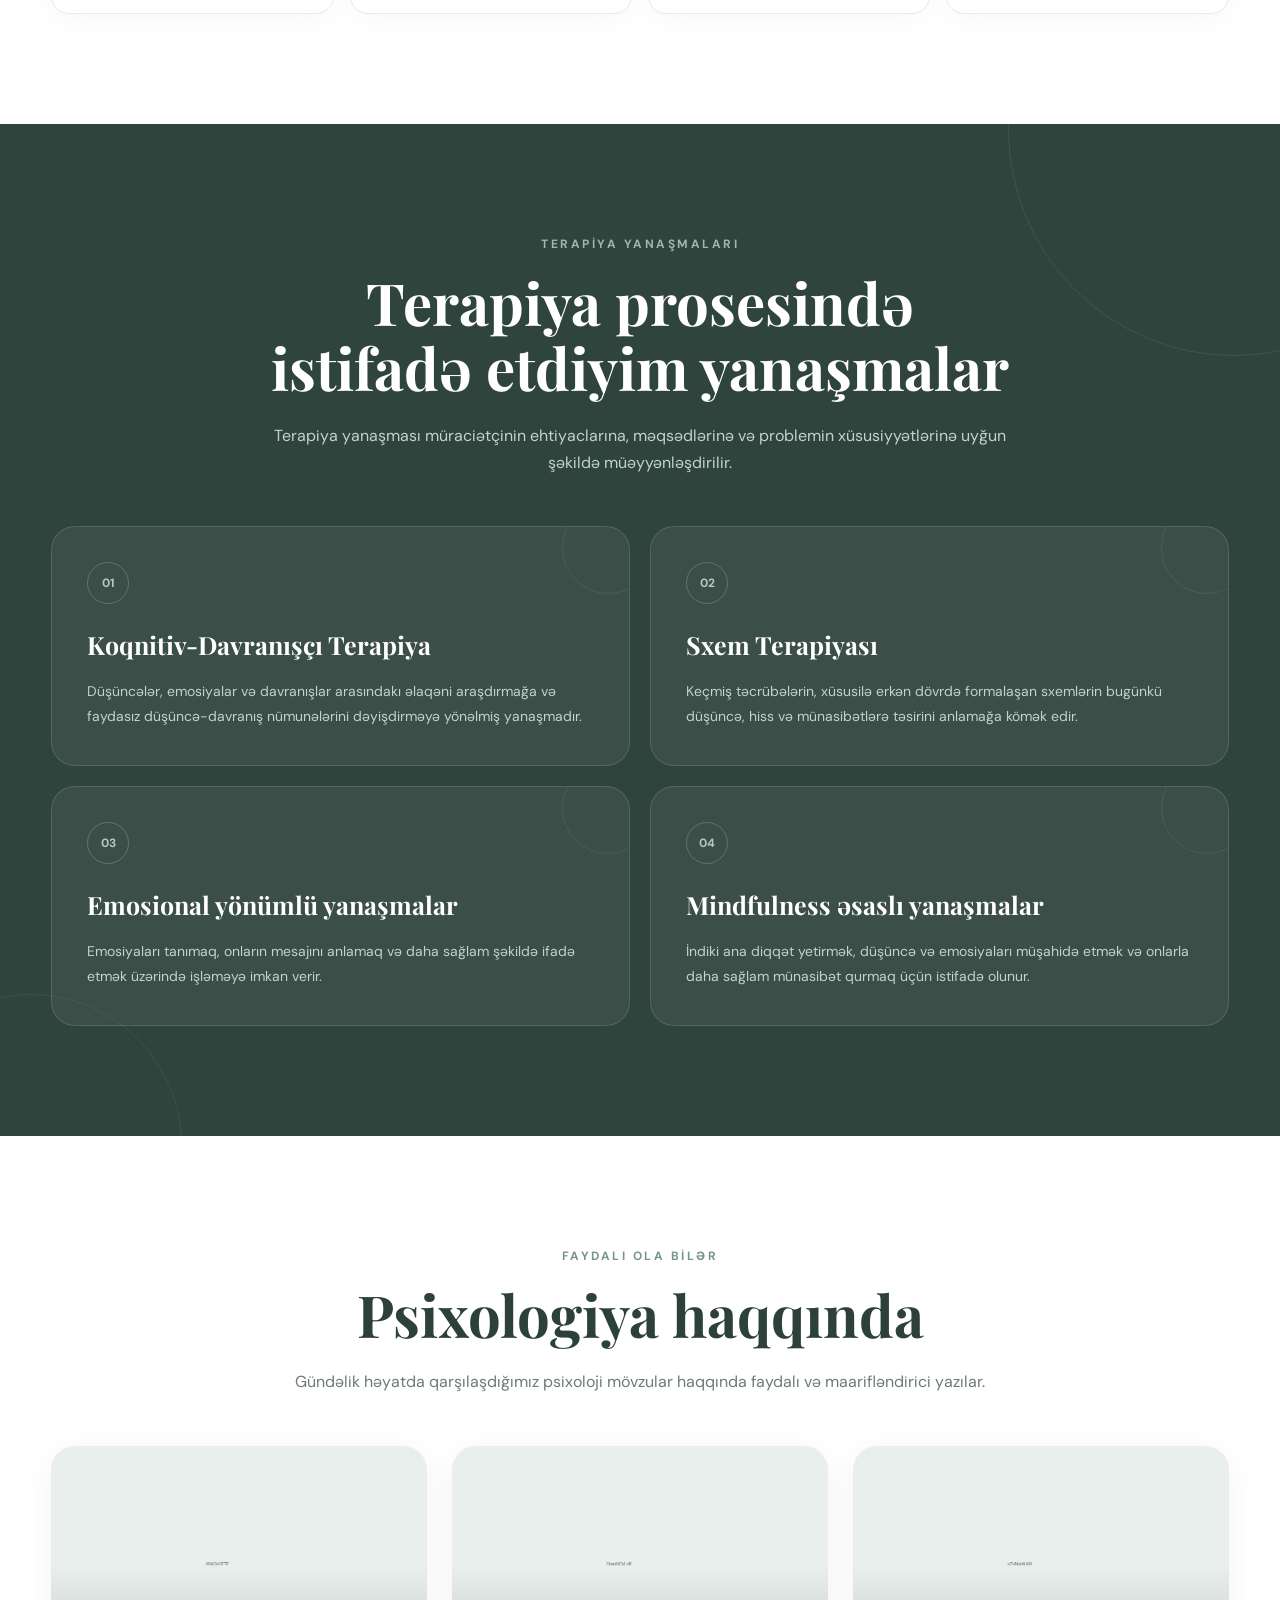
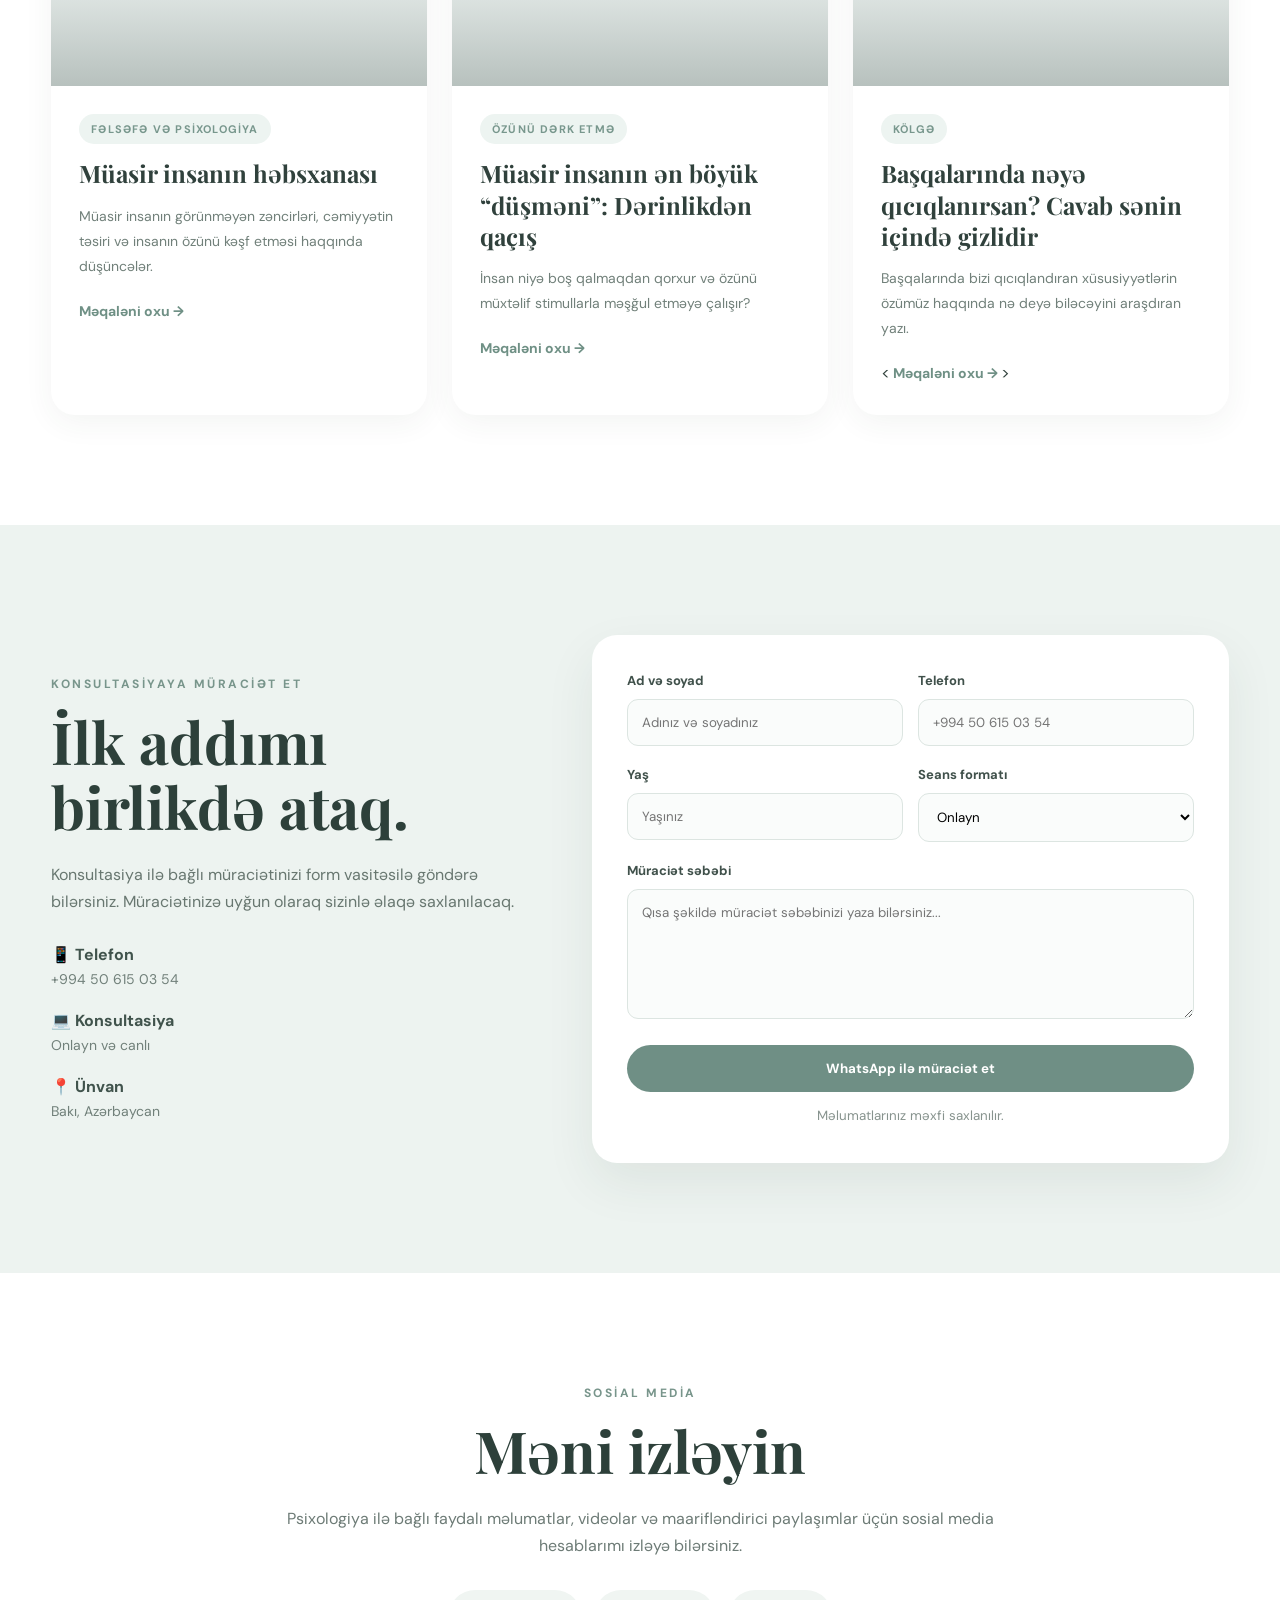
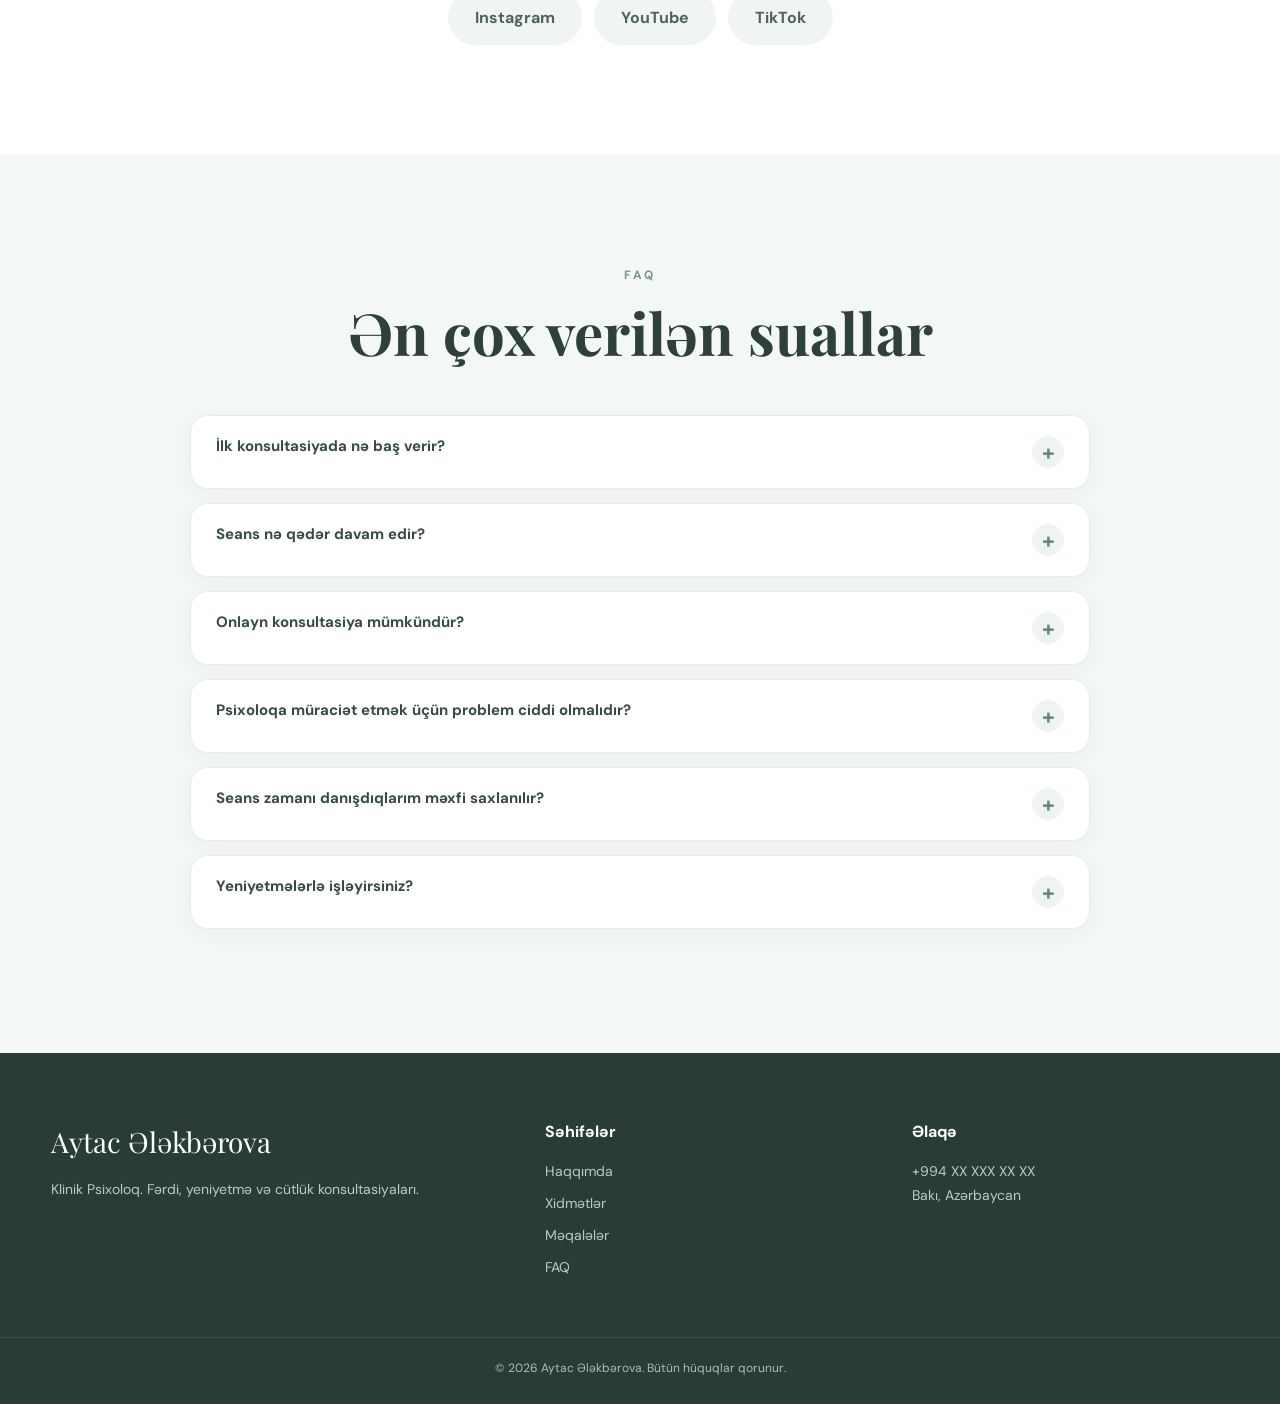
==== commit 0f342c84: "Add files via upload Sayt yeniləndi" ====
--- a/index.html
+++ b/index.html
@@ -126,19 +126,119 @@
 
 <section class="section articles" id="articles">
   <div class="container">
+
     <div class="center-heading">
       <div class="eyebrow">FAYDALI OLA BİLƏR</div>
-      <h2 class="section-title">Psixologiya haqqında</h2>
-      <p>Gündəlik həyatda qarşılaşdığımız psixoloji mövzular haqqında faydalı və maarifləndirici yazılar.</p>
-    </div>
+
+      <h2 class="section-title">
+        Psixologiya haqqında
+      </h2>
+
+      <p>
+        Gündəlik həyatda qarşılaşdığımız psixoloji mövzular haqqında
+        faydalı və maarifləndirici yazılar.
+      </p>
+    </div>
+
+
     <div class="article-grid">
-      <article class="article-card"><div class="article-image"><img src="images/anxiety.jpg" alt="Anksiyete"></div><div class="article-content"><span>ANKSİYETE</span><h3>Anksiyete nədir və nə zaman problemə çevrilir?</h3><p>Narahatlıq həyatımızın normal hissəsidir. Bəs hansı hallarda gündəlik həyatımıza mane olmağa başlayır?</p><button class="article-btn" data-article="anxiety">Məqaləni oxu →</button></div></article>
-      <article class="article-card"><div class="article-image"><img src="images/overthinking.jpg" alt="Həddindən artıq düşünmək"></div><div class="article-content"><span>DÜŞÜNCƏLƏR</span><h3>Həddindən artıq düşünməyi necə anlamaq olar?</h3><p>Eyni hadisələri təkrar-təkrar düşünmək emosional yorğunluğa səbəb ola bilər.</p><button class="article-btn" data-article="thinking">Məqaləni oxu →</button></div></article>
-      <article class="article-card"><div class="article-image"><img src="images/confidence.jpg" alt="Özünəinam"></div><div class="article-content"><span>ÖZÜNƏİNAM</span><h3>Sağlam özünəinam necə formalaşır?</h3><p>Özünəinam yalnız uğurlardan deyil, insanın özü ilə qurduğu münasibətdən də asılıdır.</p><button class="article-btn" data-article="confidence">Məqaləni oxu →</button></div></article>
-    </div>
-  </div>
-</section>
-
+
+
+      <!-- 1-Cİ MƏQALƏ -->
+      <article class="article-card">
+
+        <div class="article-image">
+          <img src="images/anxiety.jpg"
+               alt="Müasir insanın həbsxanası">
+        </div>
+
+        <div class="article-content">
+
+          <span>FƏLSƏFƏ VƏ PSİXOLOGİYA</span>
+
+          <h3>
+            Müasir insanın həbsxanası
+          </h3>
+
+          <p>
+            Müasir insanın görünməyən zəncirləri, cəmiyyətin təsiri
+            və insanın özünü kəşf etməsi haqqında düşüncələr.
+          </p>
+
+          <a href="meqaleler/muasir-insanin-hebsxanasi.html"
+             class="article-btn">
+            Məqaləni oxu →
+          </a>
+
+        </div>
+      </article>
+
+
+      <!-- 2-Cİ MƏQALƏ -->
+      <article class="article-card">
+
+        <div class="article-image">
+          <img src="images/overthinking.jpg"
+               alt="Dərinlikdən qaçış">
+        </div>
+
+        <div class="article-content">
+
+          <span>ÖZÜNÜ DƏRK ETMƏ</span>
+
+          <h3>
+            Müasir insanın ən böyük “düşməni”: Dərinlikdən qaçış
+          </h3>
+
+          <p>
+            İnsan niyə boş qalmaqdan qorxur və özünü müxtəlif
+            stimullarla məşğul etməyə çalışır?
+          </p>
+
+          <a href="meqaleler/derinlikden-qacis.html"
+             class="article-btn">
+            Məqaləni oxu →
+          </a>
+
+        </div>
+      </article>
+
+
+      <!-- 3-CÜ MƏQALƏ -->
+      <article class="article-card">
+
+        <div class="article-image">
+          <img src="images/confidence.jpg"
+               alt="Başqalarında nəyə qıcıqlanırsan">
+        </div>
+
+        <div class="article-content">
+
+          <span>KÖLGƏ</span>
+
+          <h3>
+            Başqalarında nəyə qıcıqlanırsan?
+            Cavab sənin içində gizlidir
+          </h3>
+
+          <p>
+            Başqalarında bizi qıcıqlandıran xüsusiyyətlərin
+            özümüz haqqında nə deyə biləcəyini araşdıran yazı.
+          </p>
+
+          <<a href="meqaleler/basqalarinda-neye-qiciqlanirsan.html"
+   class="article-btn">
+  Məqaləni oxu →
+</a>
+</a>>
+
+        </div>
+      </article>
+
+
+    </div>
+  </div>
+</section>
 <section class="section contact" id="contact">
   <div class="container contact-grid">
     <div class="contact-info">
@@ -146,7 +246,7 @@
       <h2 class="section-title">İlk addımı birlikdə ataq.</h2>
       <p>Konsultasiya ilə bağlı müraciətinizi form vasitəsilə göndərə bilərsiniz. Müraciətinizə uyğun olaraq sizinlə əlaqə saxlanılacaq.</p>
       <div class="contact-details">
-        <div><strong>📱 Telefon</strong><span>+994 XX XXX XX XX</span></div>
+        <div><strong>📱 Telefon</strong><span>+994 50 615 03 54</span></div>
         <div><strong>💻 Konsultasiya</strong><span>Onlayn və canlı</span></div>
         <div><strong>📍 Ünvan</strong><span>Bakı, Azərbaycan</span></div>
       </div>
@@ -154,7 +254,7 @@
     <form id="consultationForm" class="contact-form">
       <div class="form-row">
         <div class="form-group"><label>Ad və soyad</label><input type="text" id="name" placeholder="Adınız və soyadınız" required></div>
-        <div class="form-group"><label>Telefon</label><input type="tel" id="phone" placeholder="+994 XX XXX XX XX" required></div>
+        <div class="form-group"><label>Telefon</label><input type="tel" id="phone" placeholder="+994 50 615 03 54" required></div>
       </div>
       <div class="form-row">
         <div class="form-group"><label>Yaş</label><input type="number" id="age" placeholder="Yaşınız"></div>
@@ -203,7 +303,7 @@
   <div class="copyright">© 2026 Aytac Ələkbərova. Bütün hüquqlar qorunur.</div>
 </footer>
 
-<a href="https://wa.me/994708601201" class="whatsapp" target="_blank" rel="noopener noreferrer">
+<a href="https://wa.me/994506150354" class="whatsapp" target="_blank" rel="noopener noreferrer">
     <span>☏</span>
 </a>
 
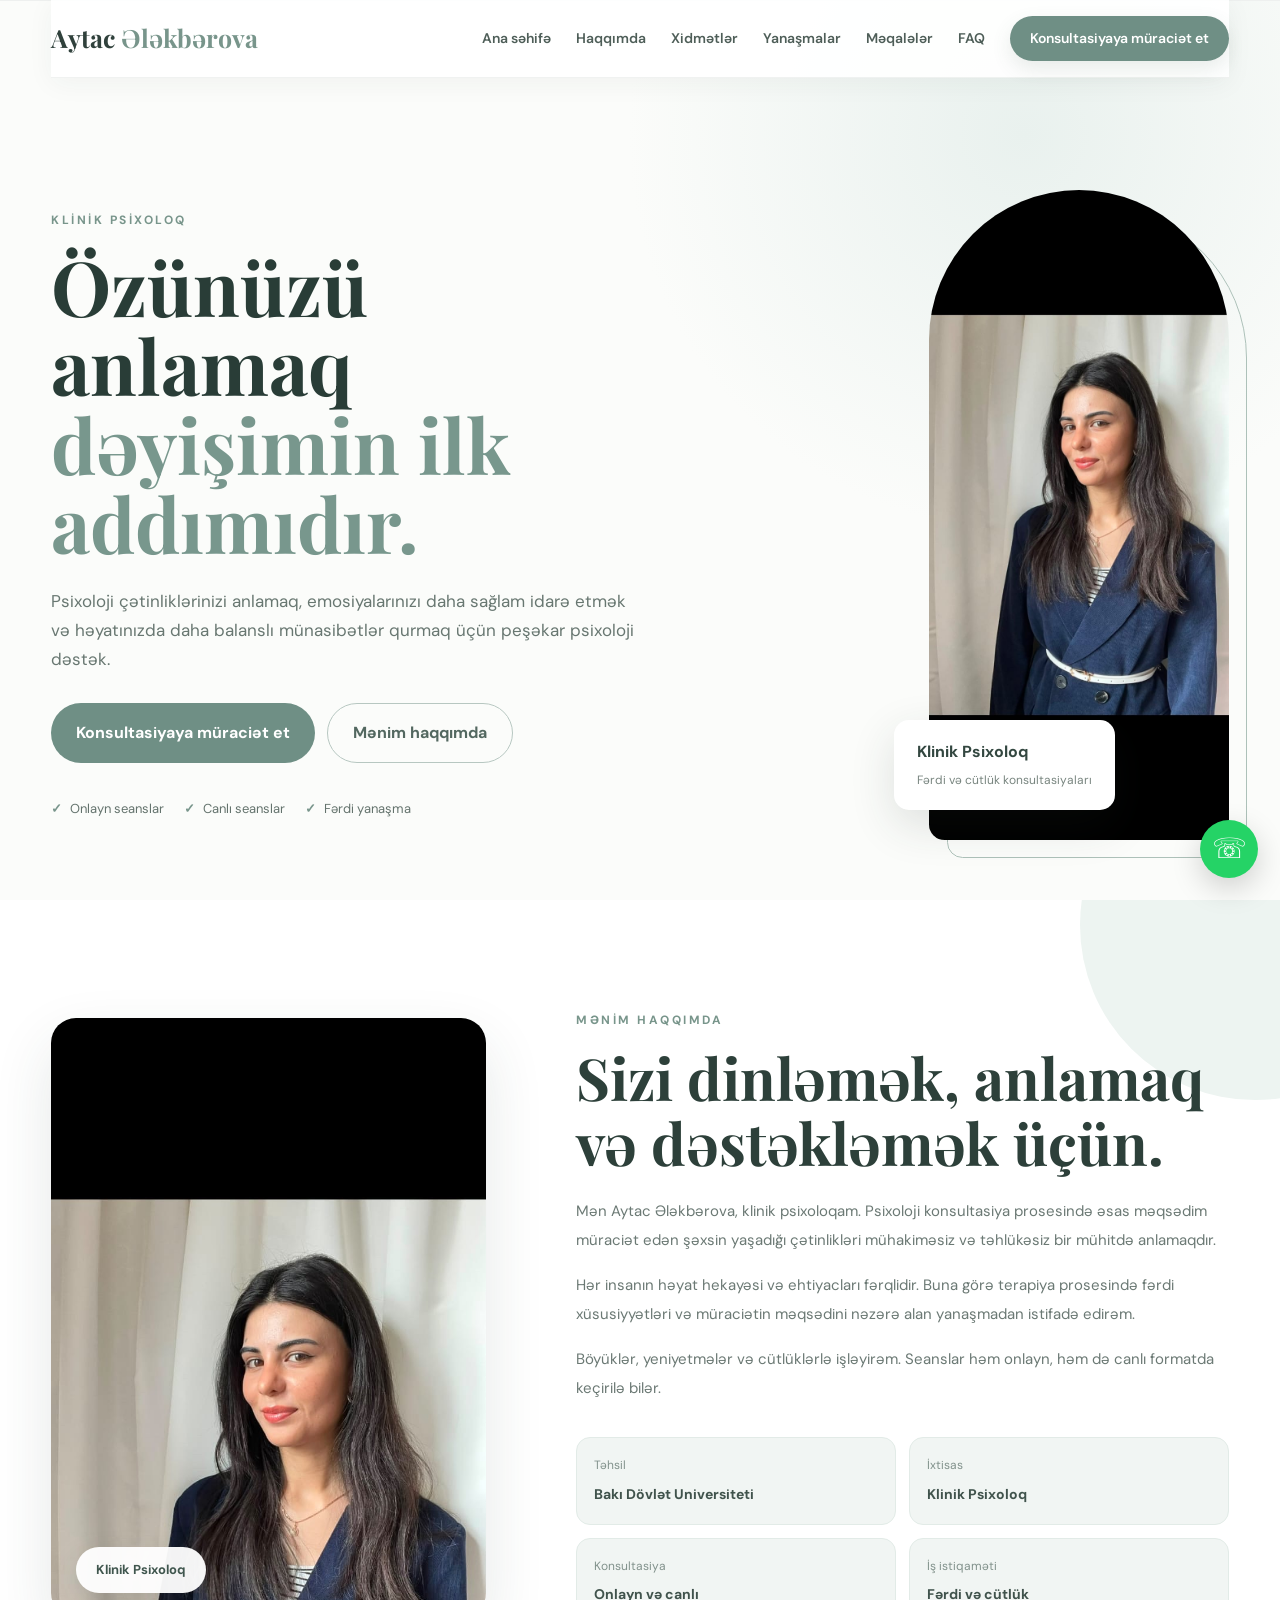
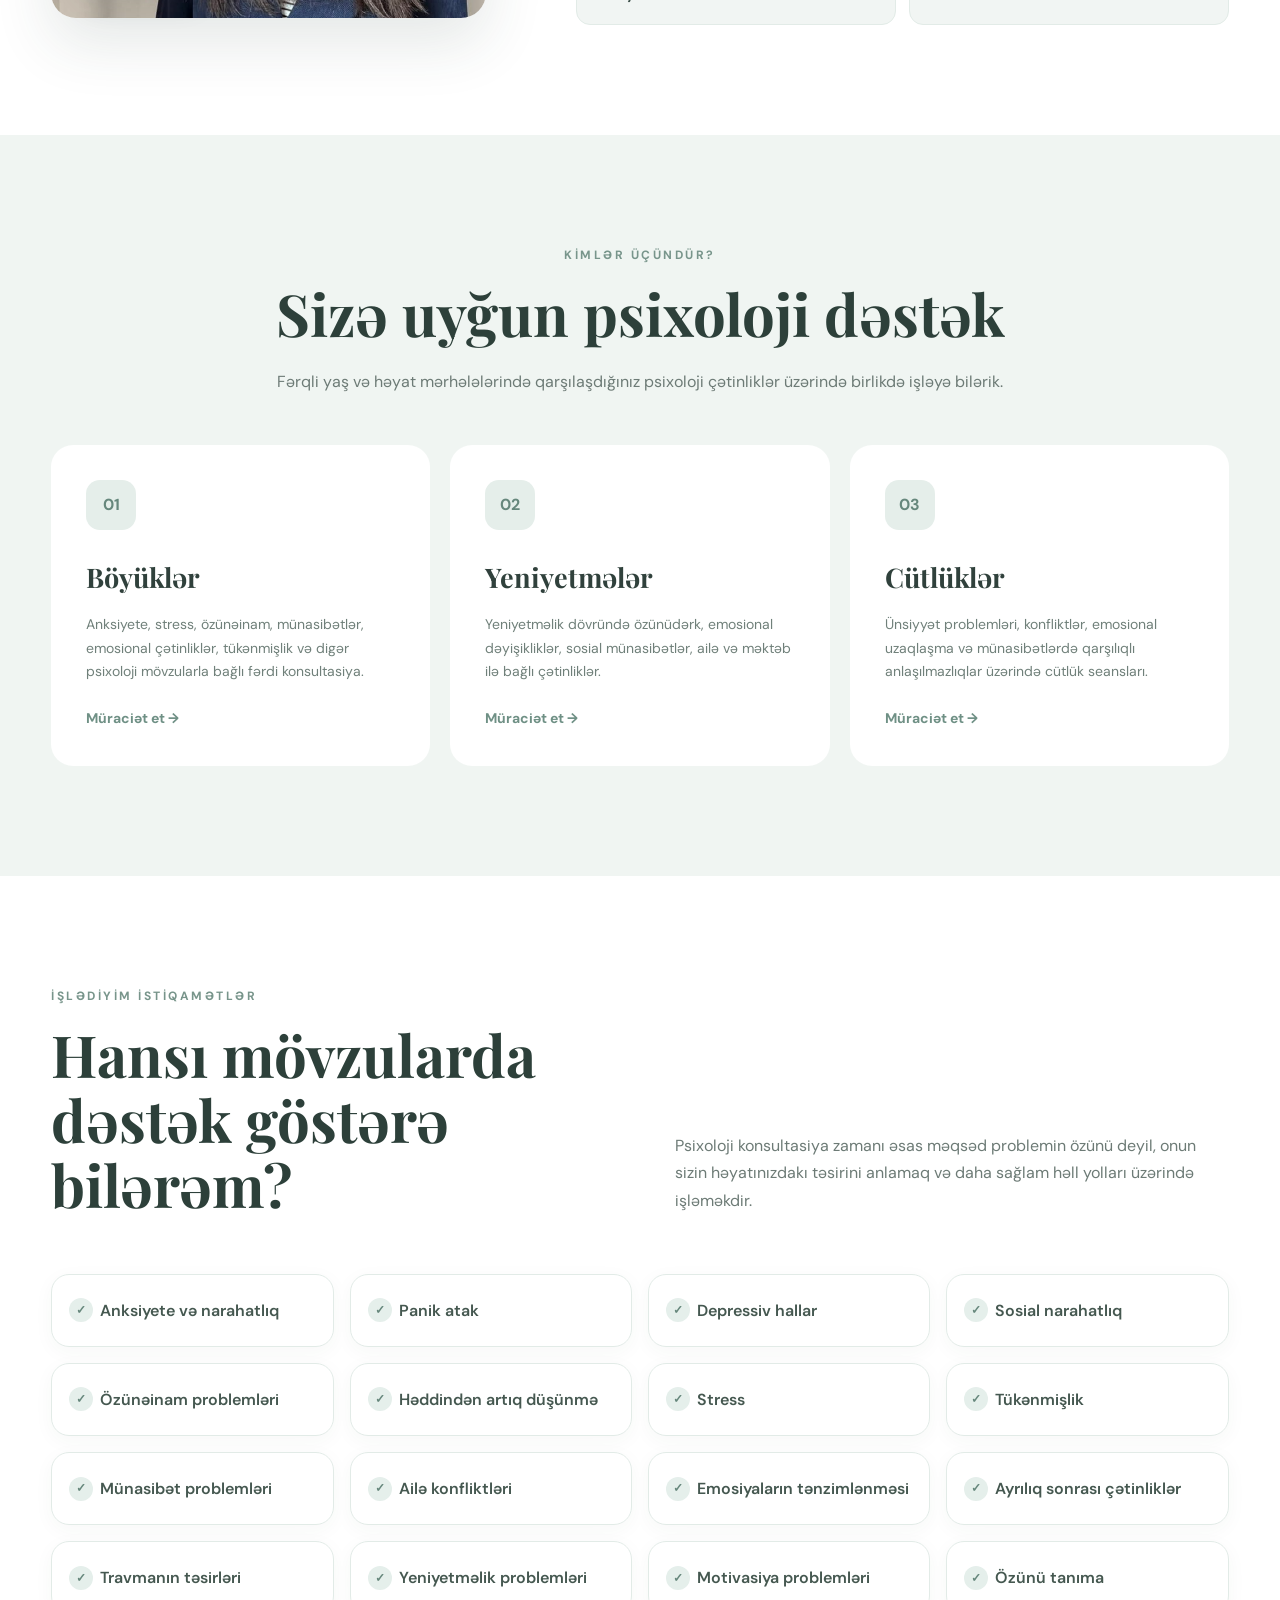
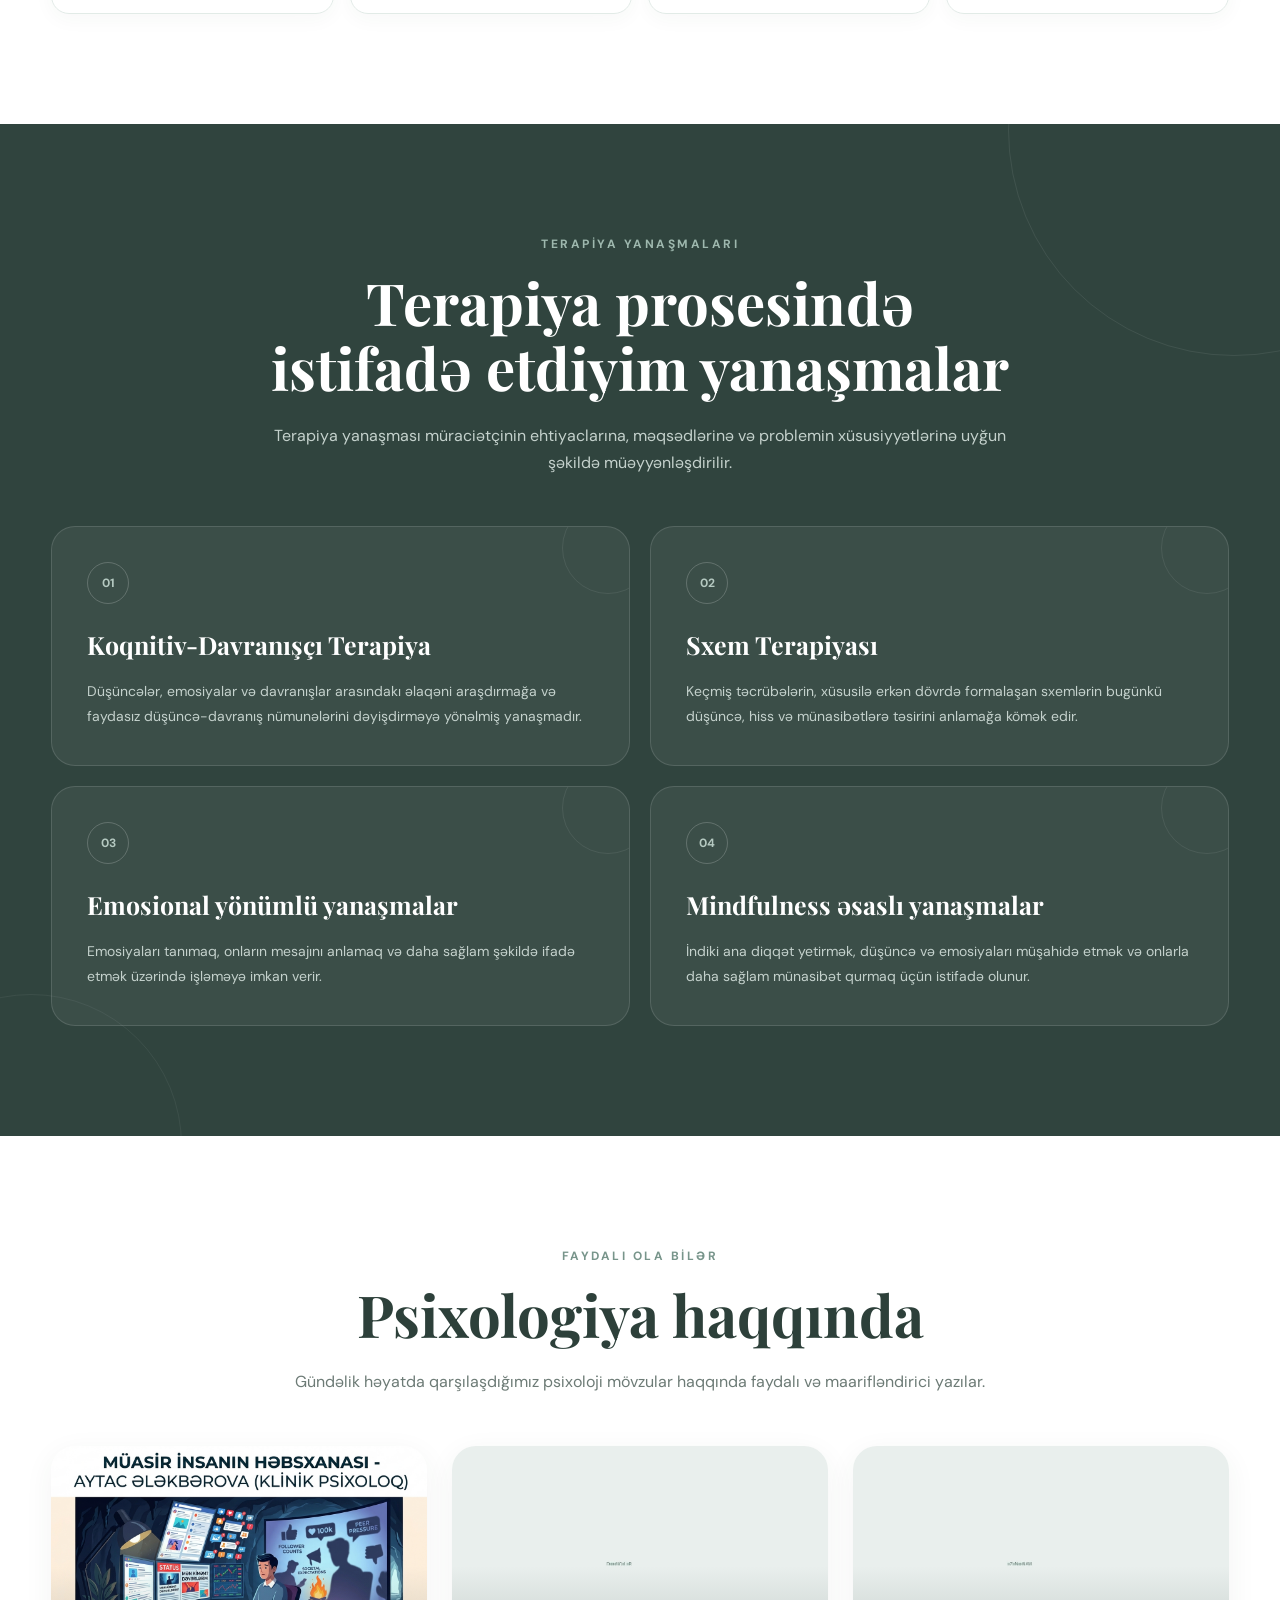
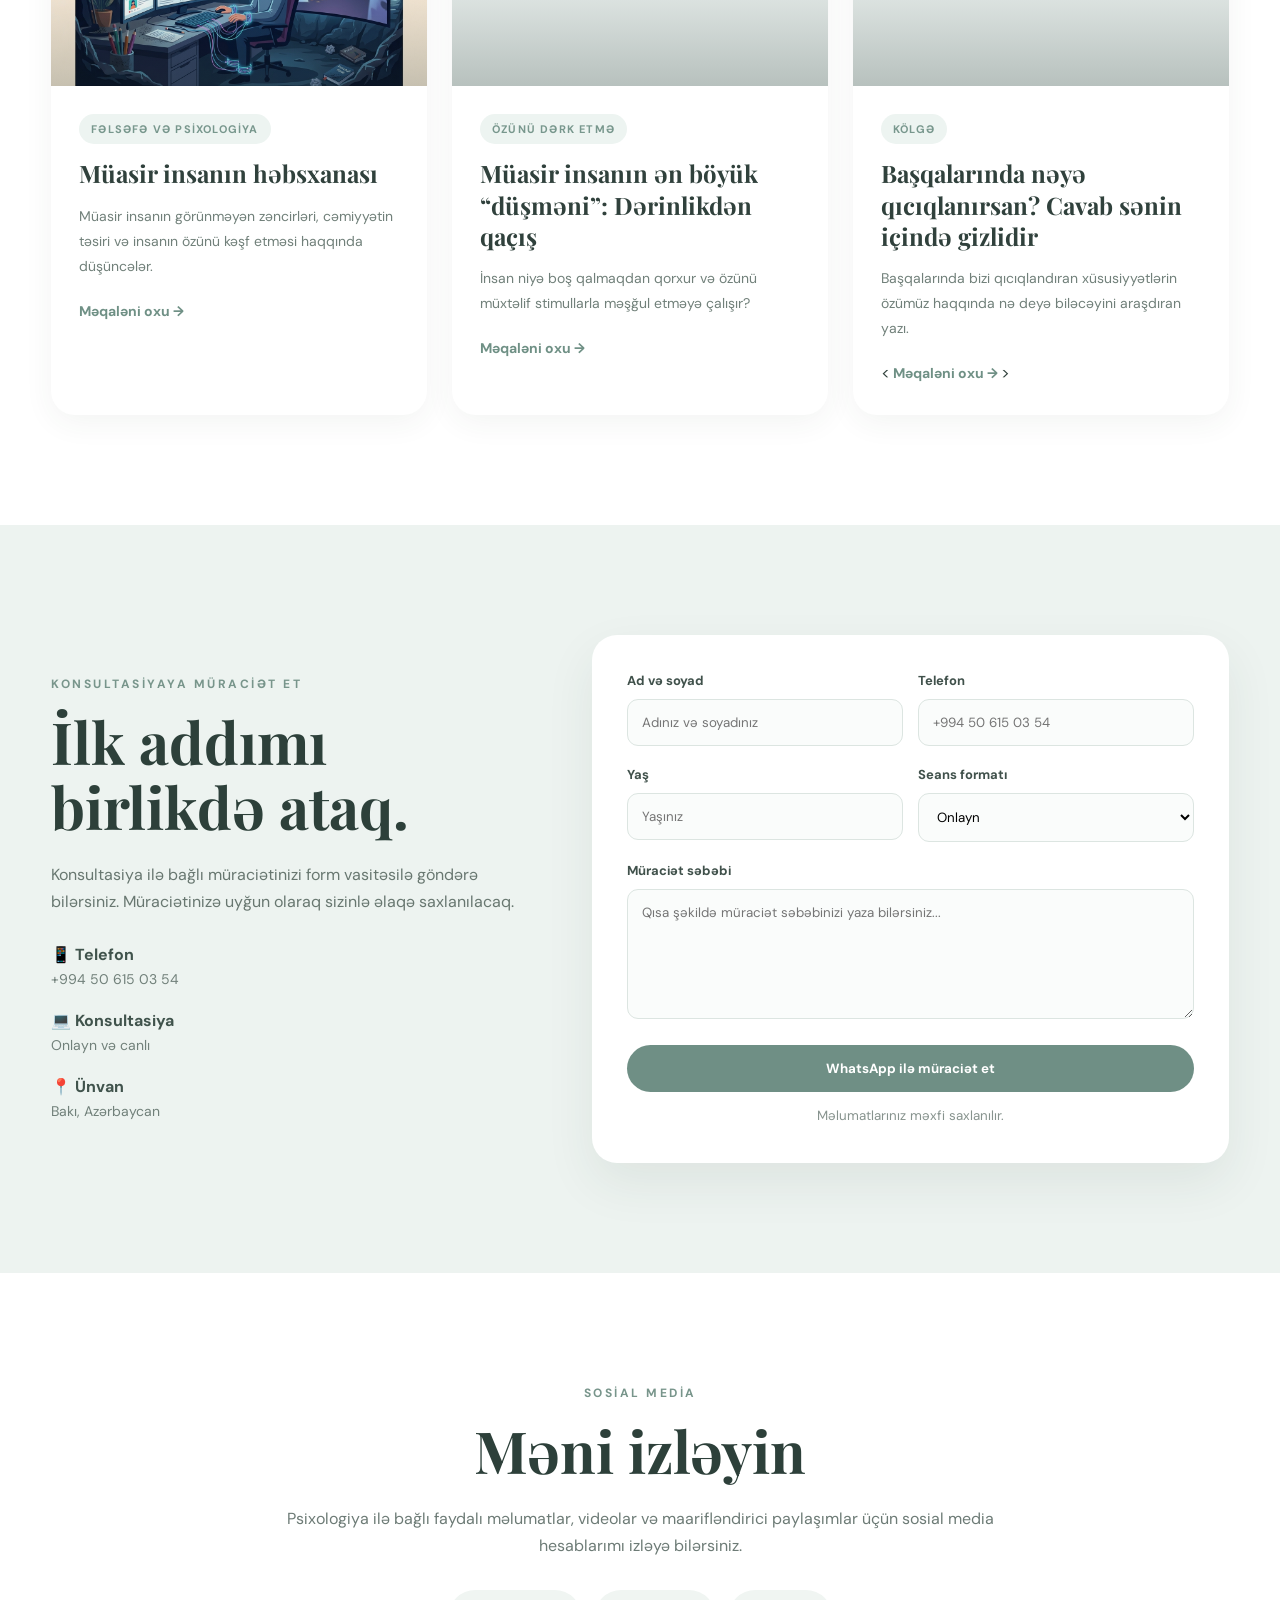
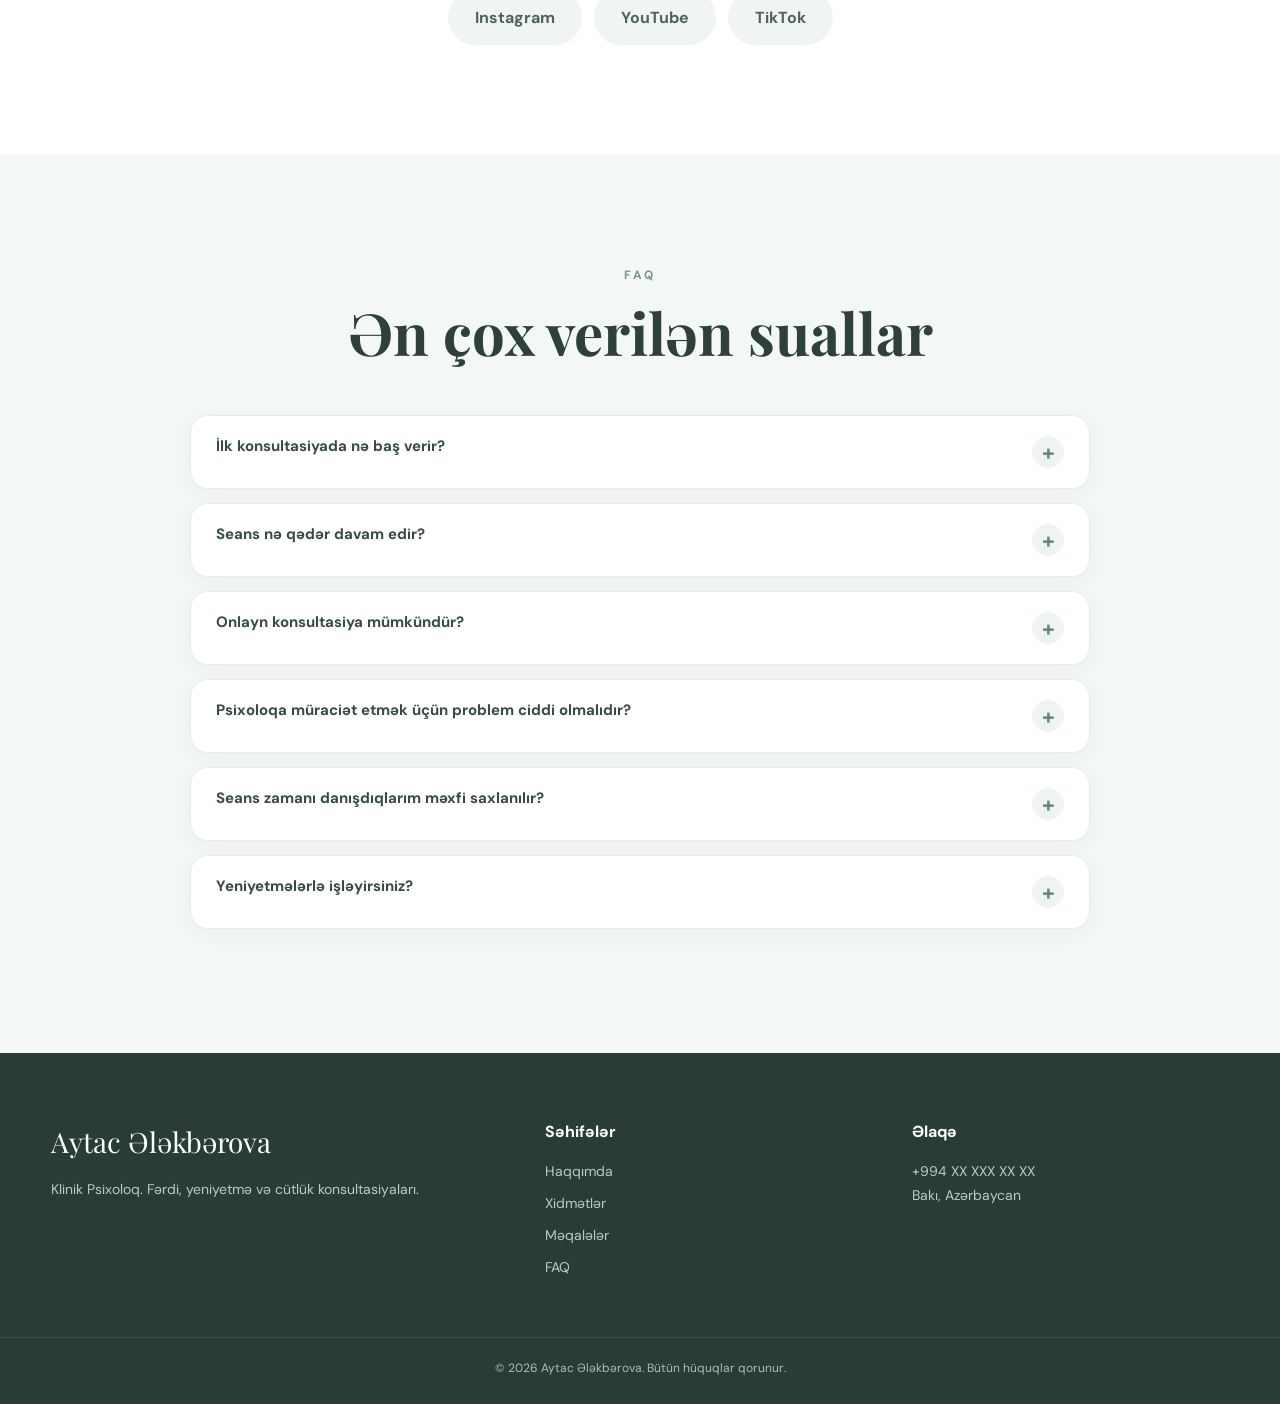
==== commit 4ccfee04: "Update article image source in index.html" ====
--- a/index.html
+++ b/index.html
@@ -148,7 +148,7 @@
       <article class="article-card">
 
         <div class="article-image">
-          <img src="images/anxiety.jpg"
+          <img src="images/muasir-insanin-hebsxanasi.jpg"
                alt="Müasir insanın həbsxanası">
         </div>
 
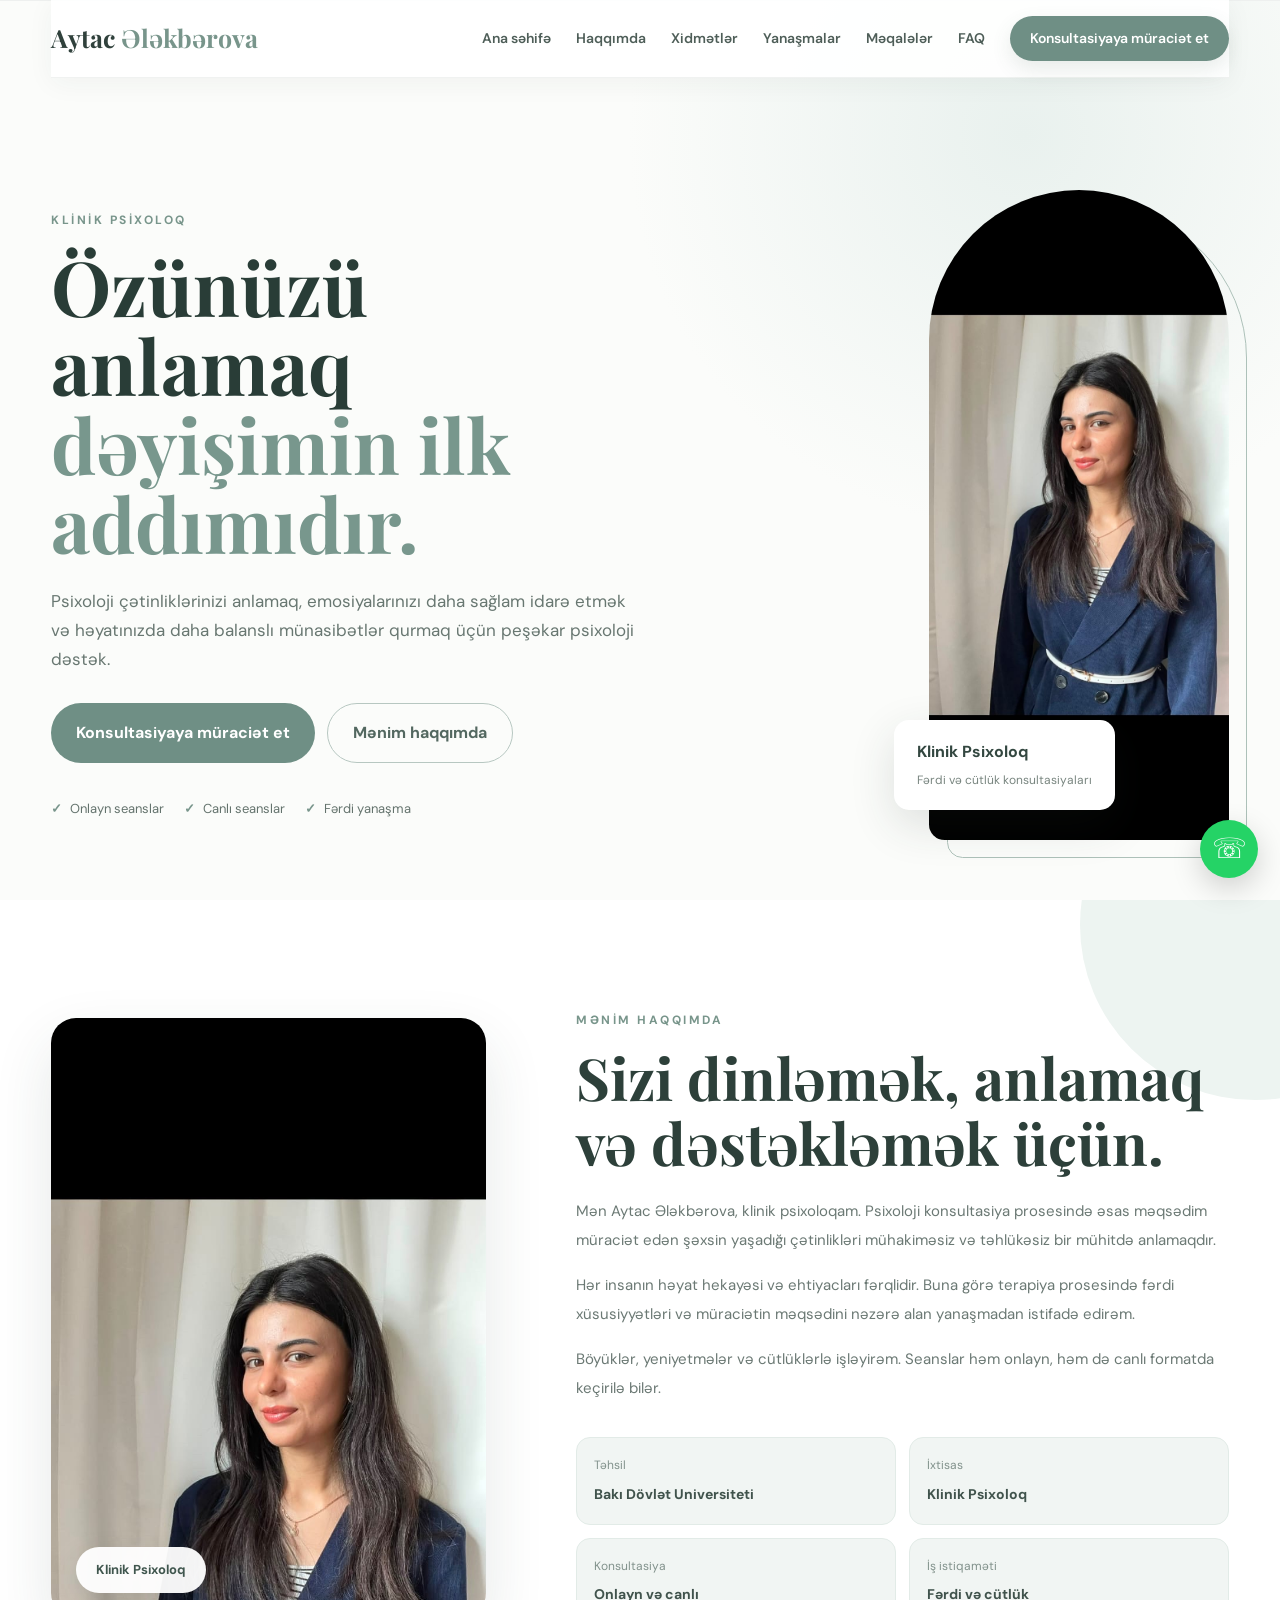
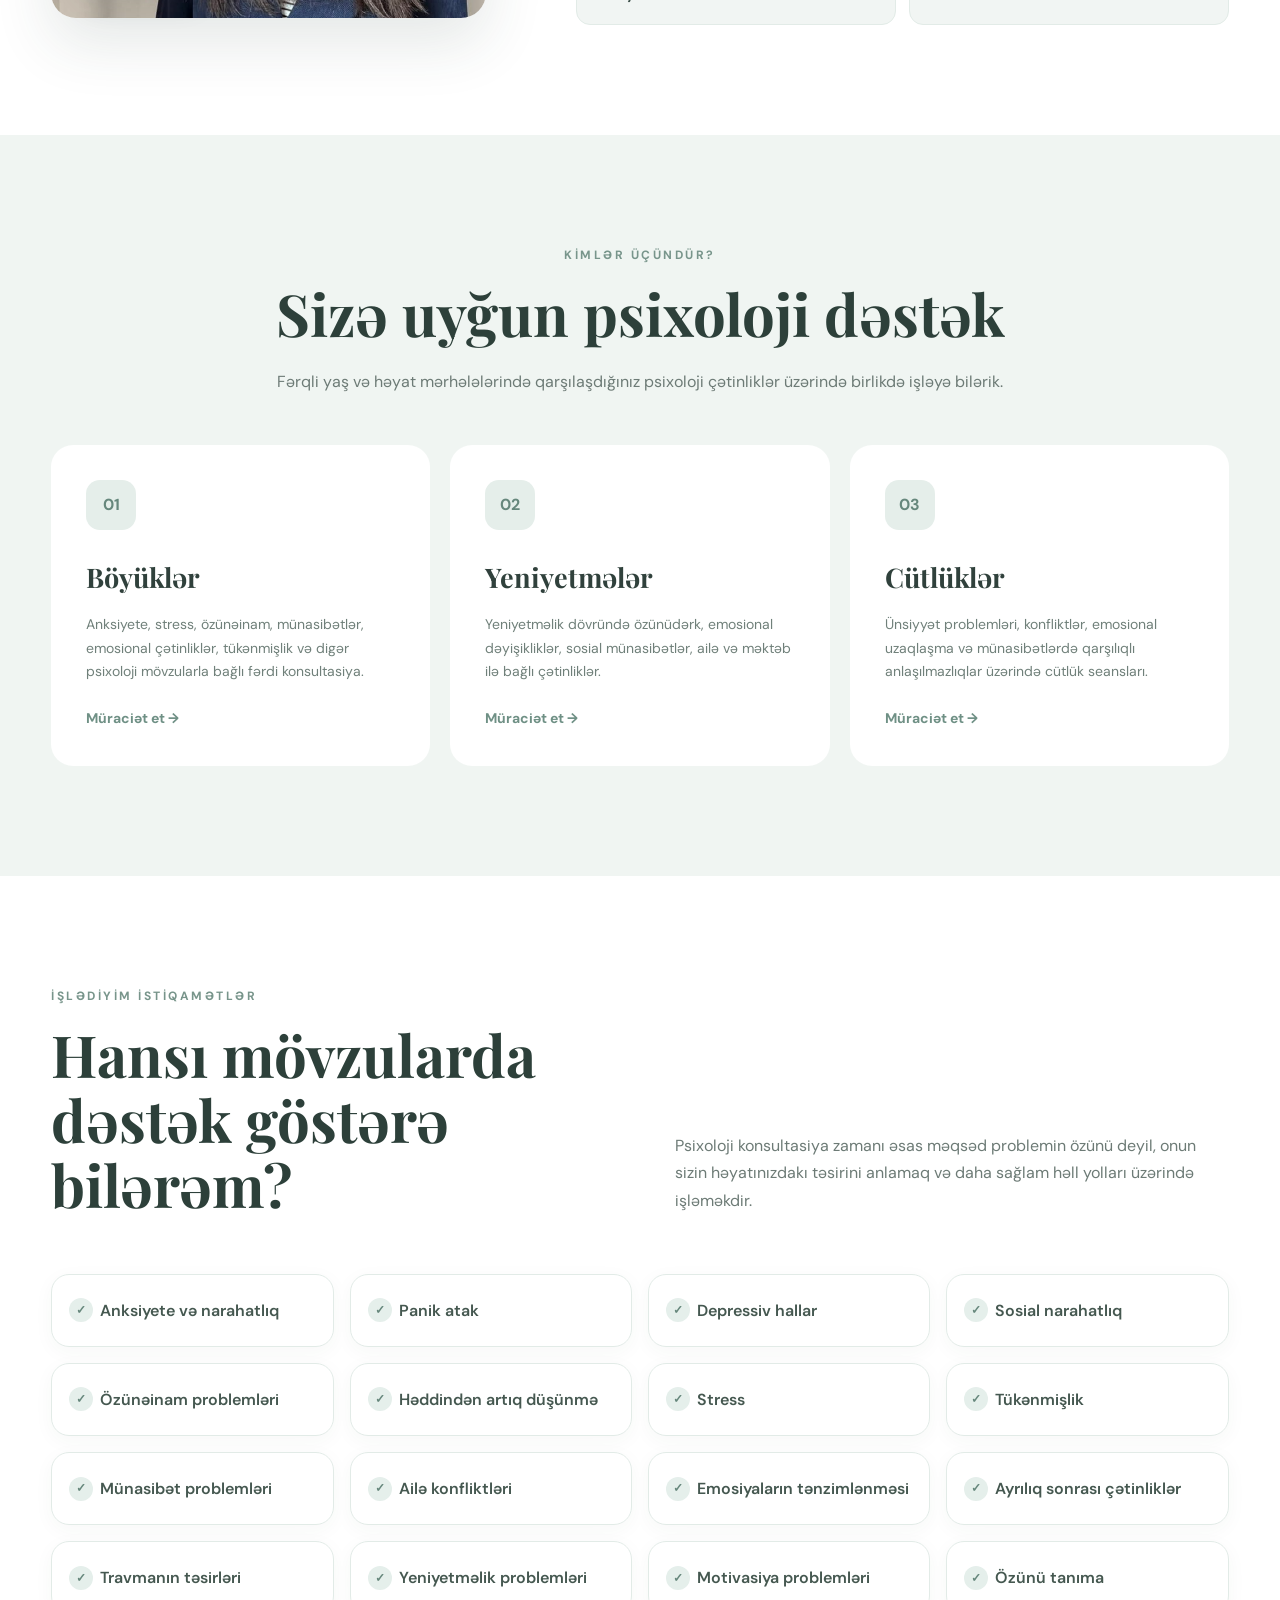
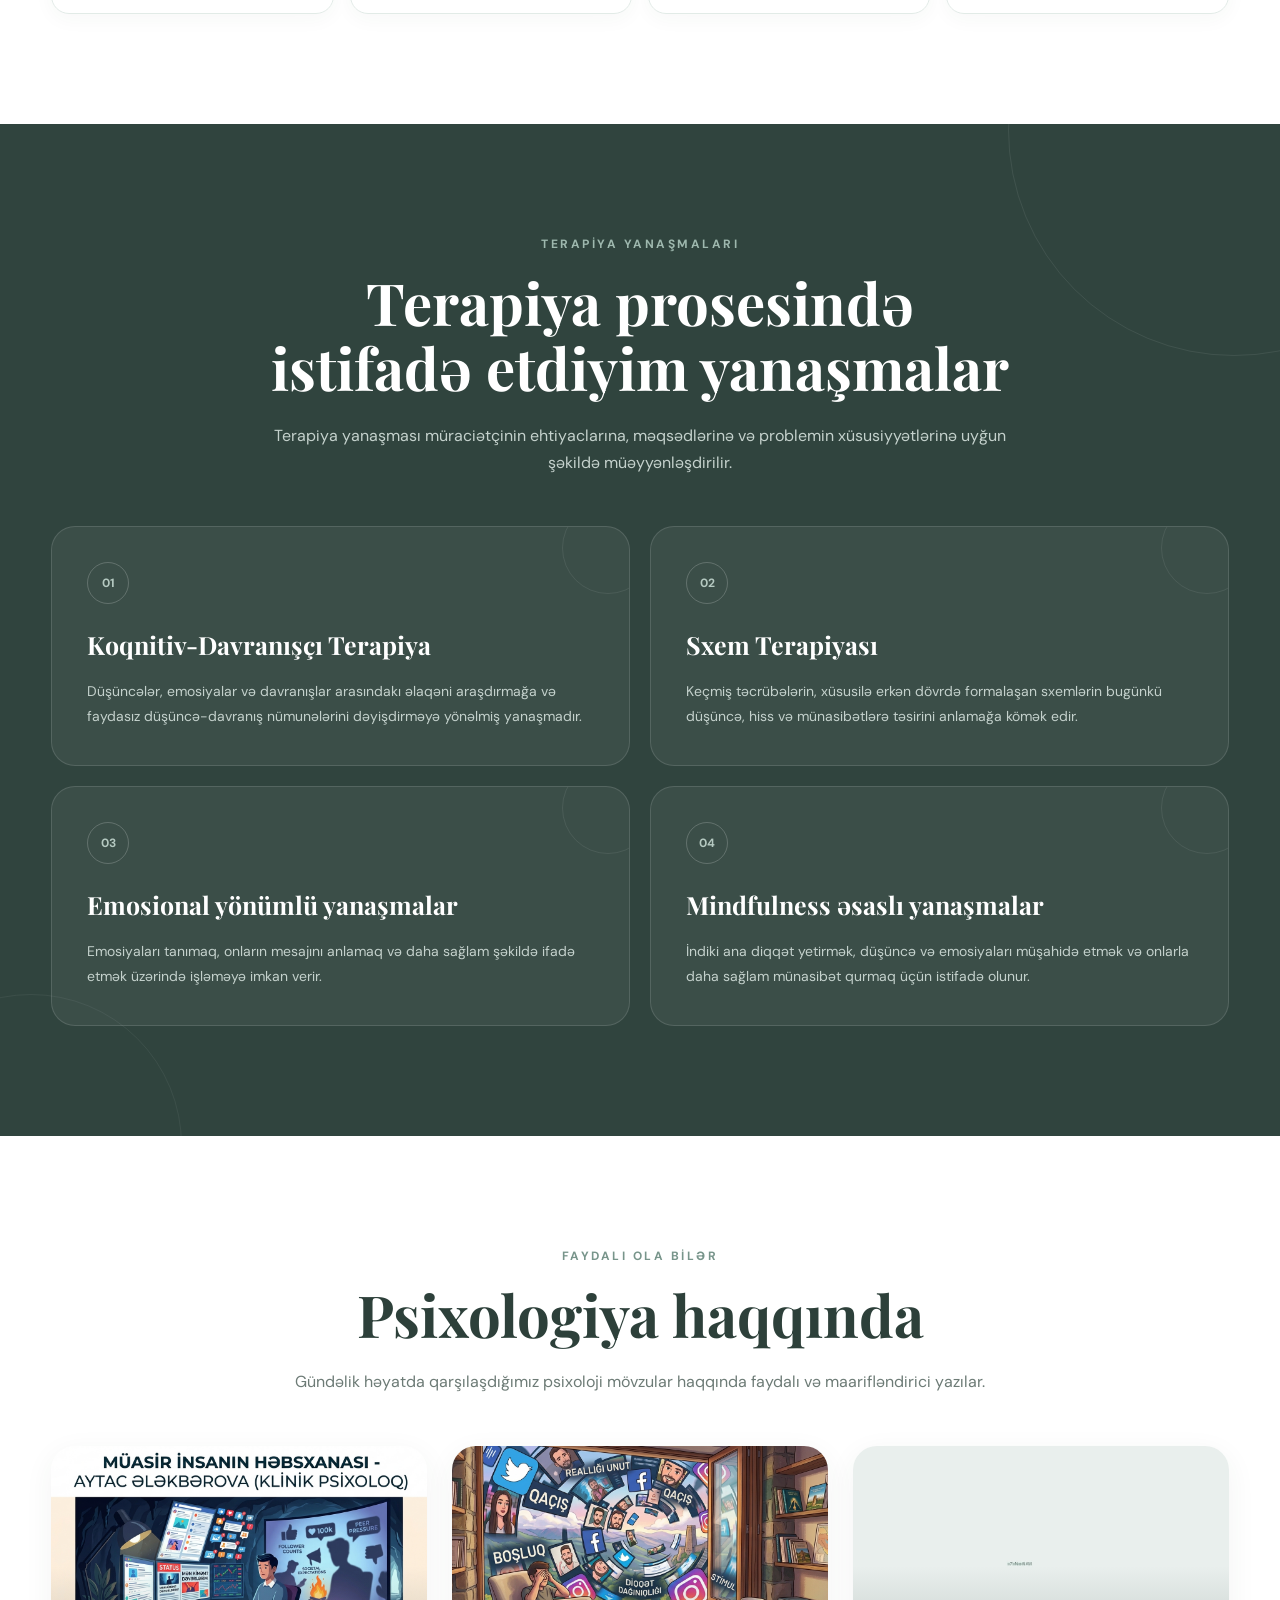
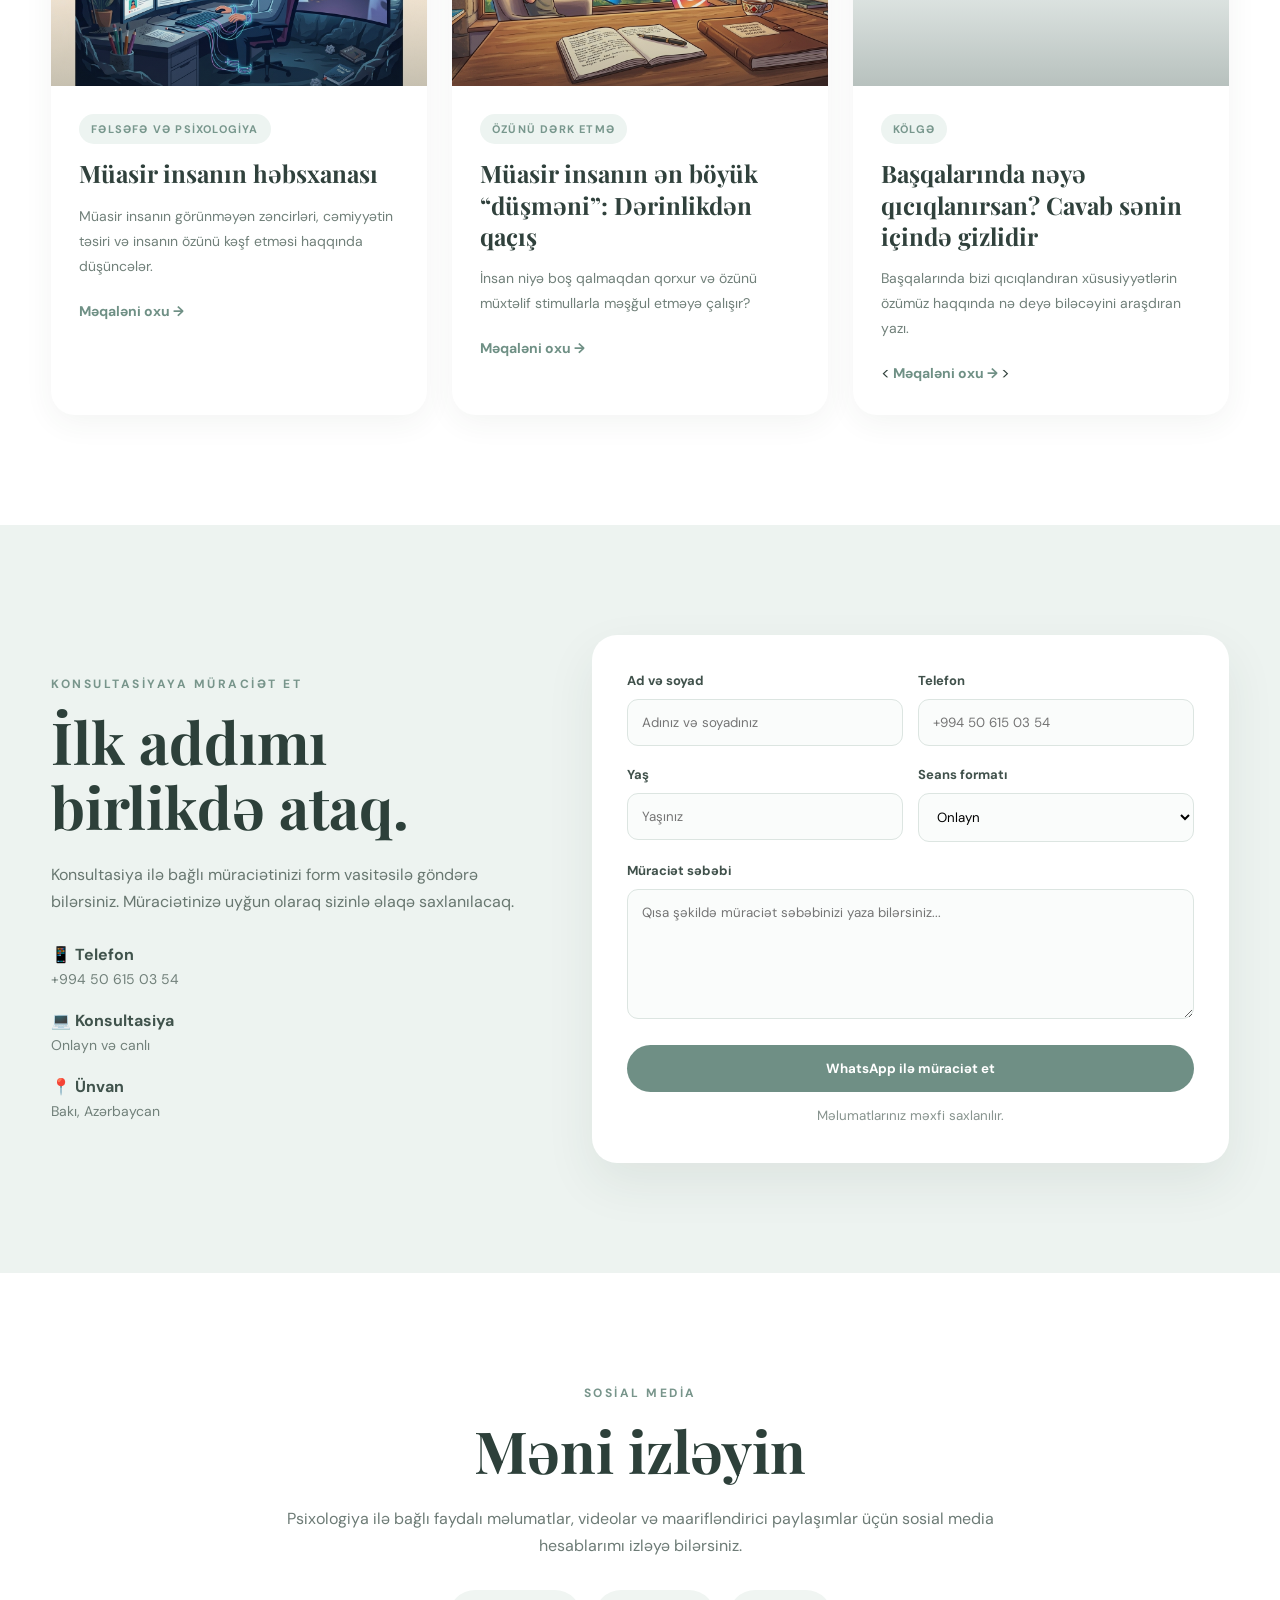
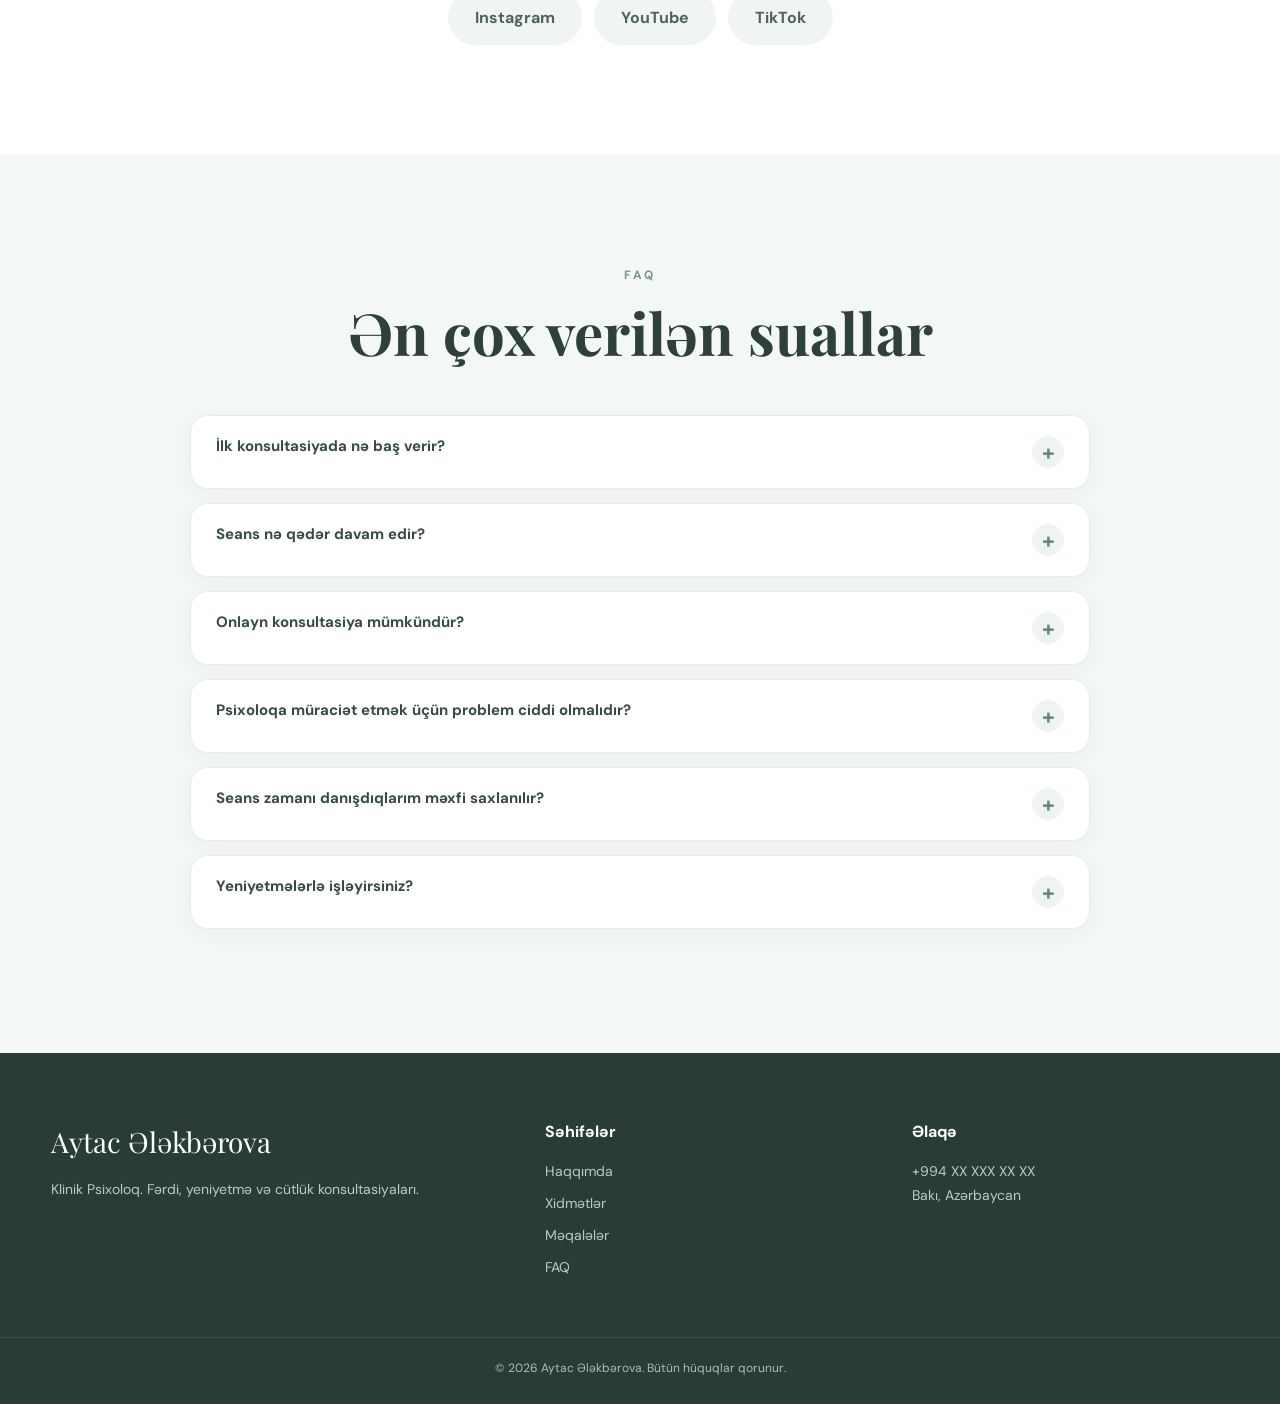
==== commit 47c59285: "Update index.html" ====
--- a/index.html
+++ b/index.html
@@ -178,7 +178,7 @@
       <article class="article-card">
 
         <div class="article-image">
-          <img src="images/overthinking.jpg"
+          <img src="images/derinlikden-qacis.jpg"
                alt="Dərinlikdən qaçış">
         </div>
 
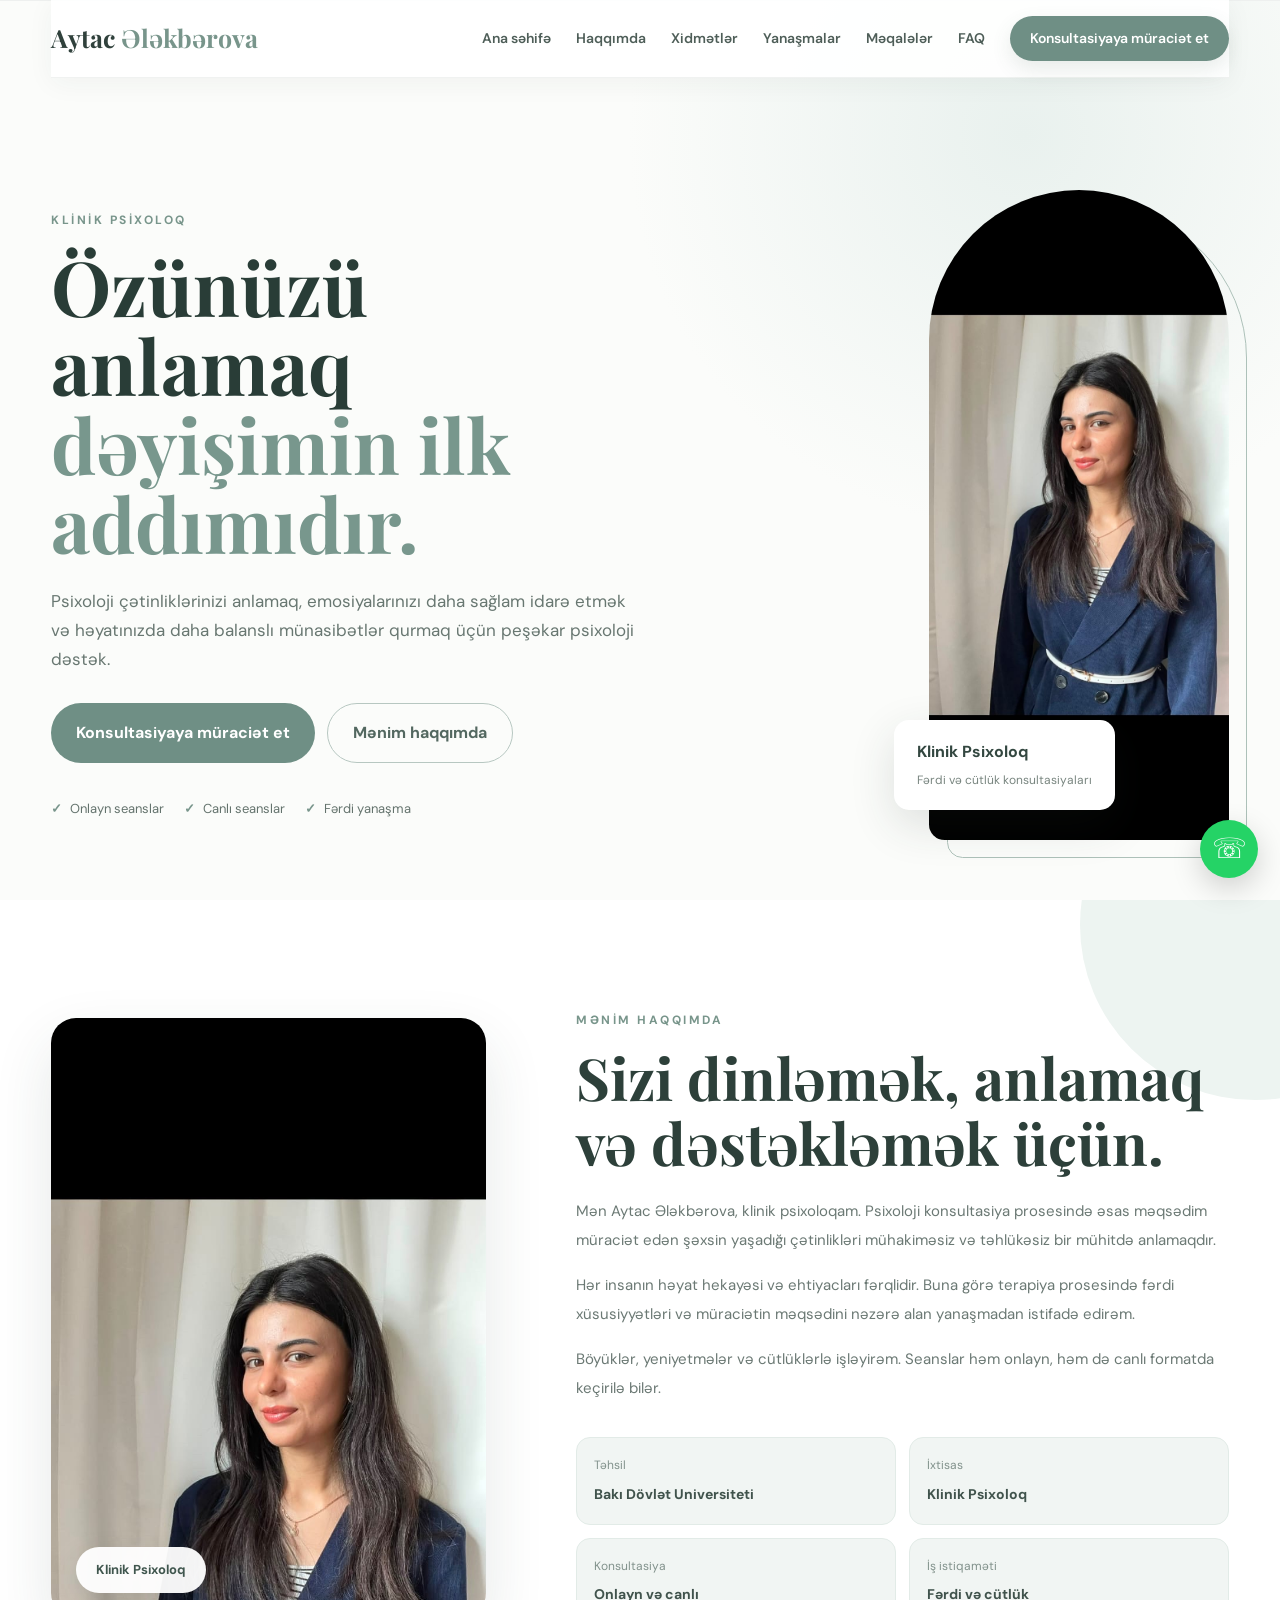
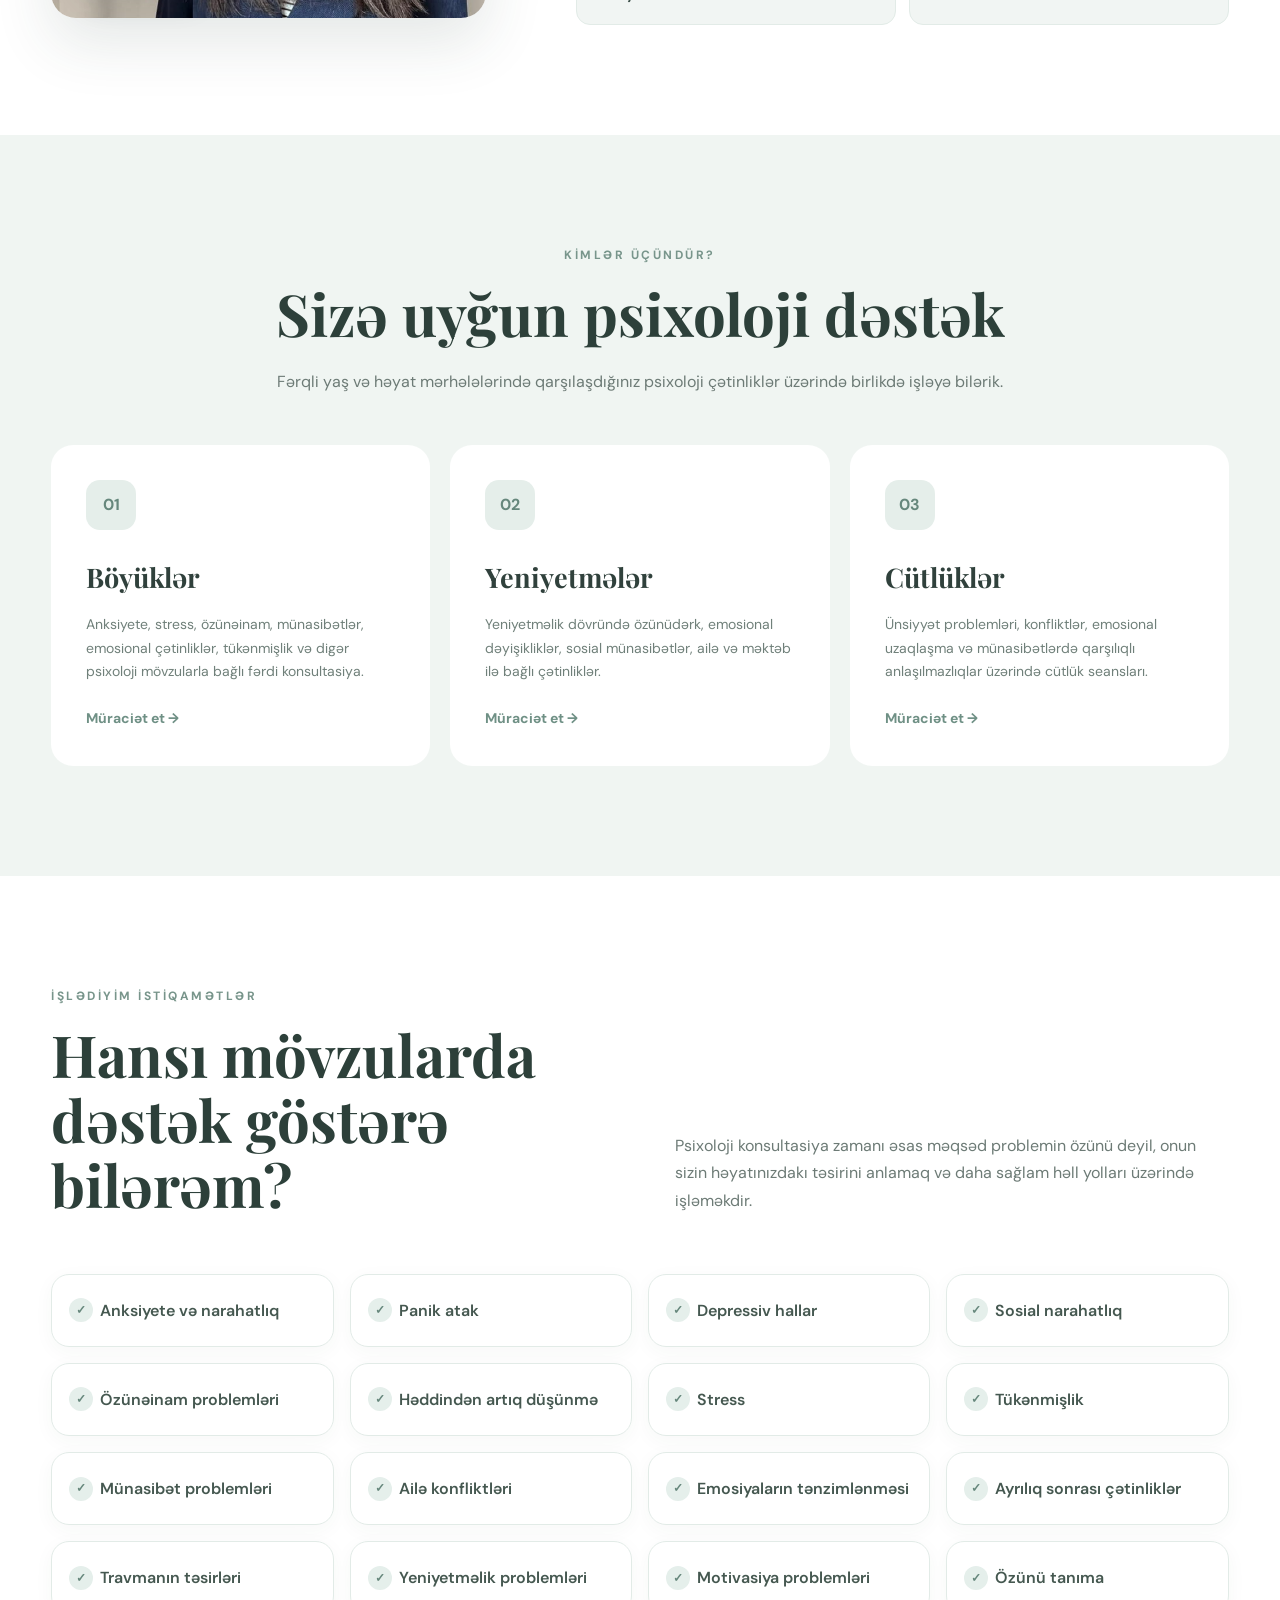
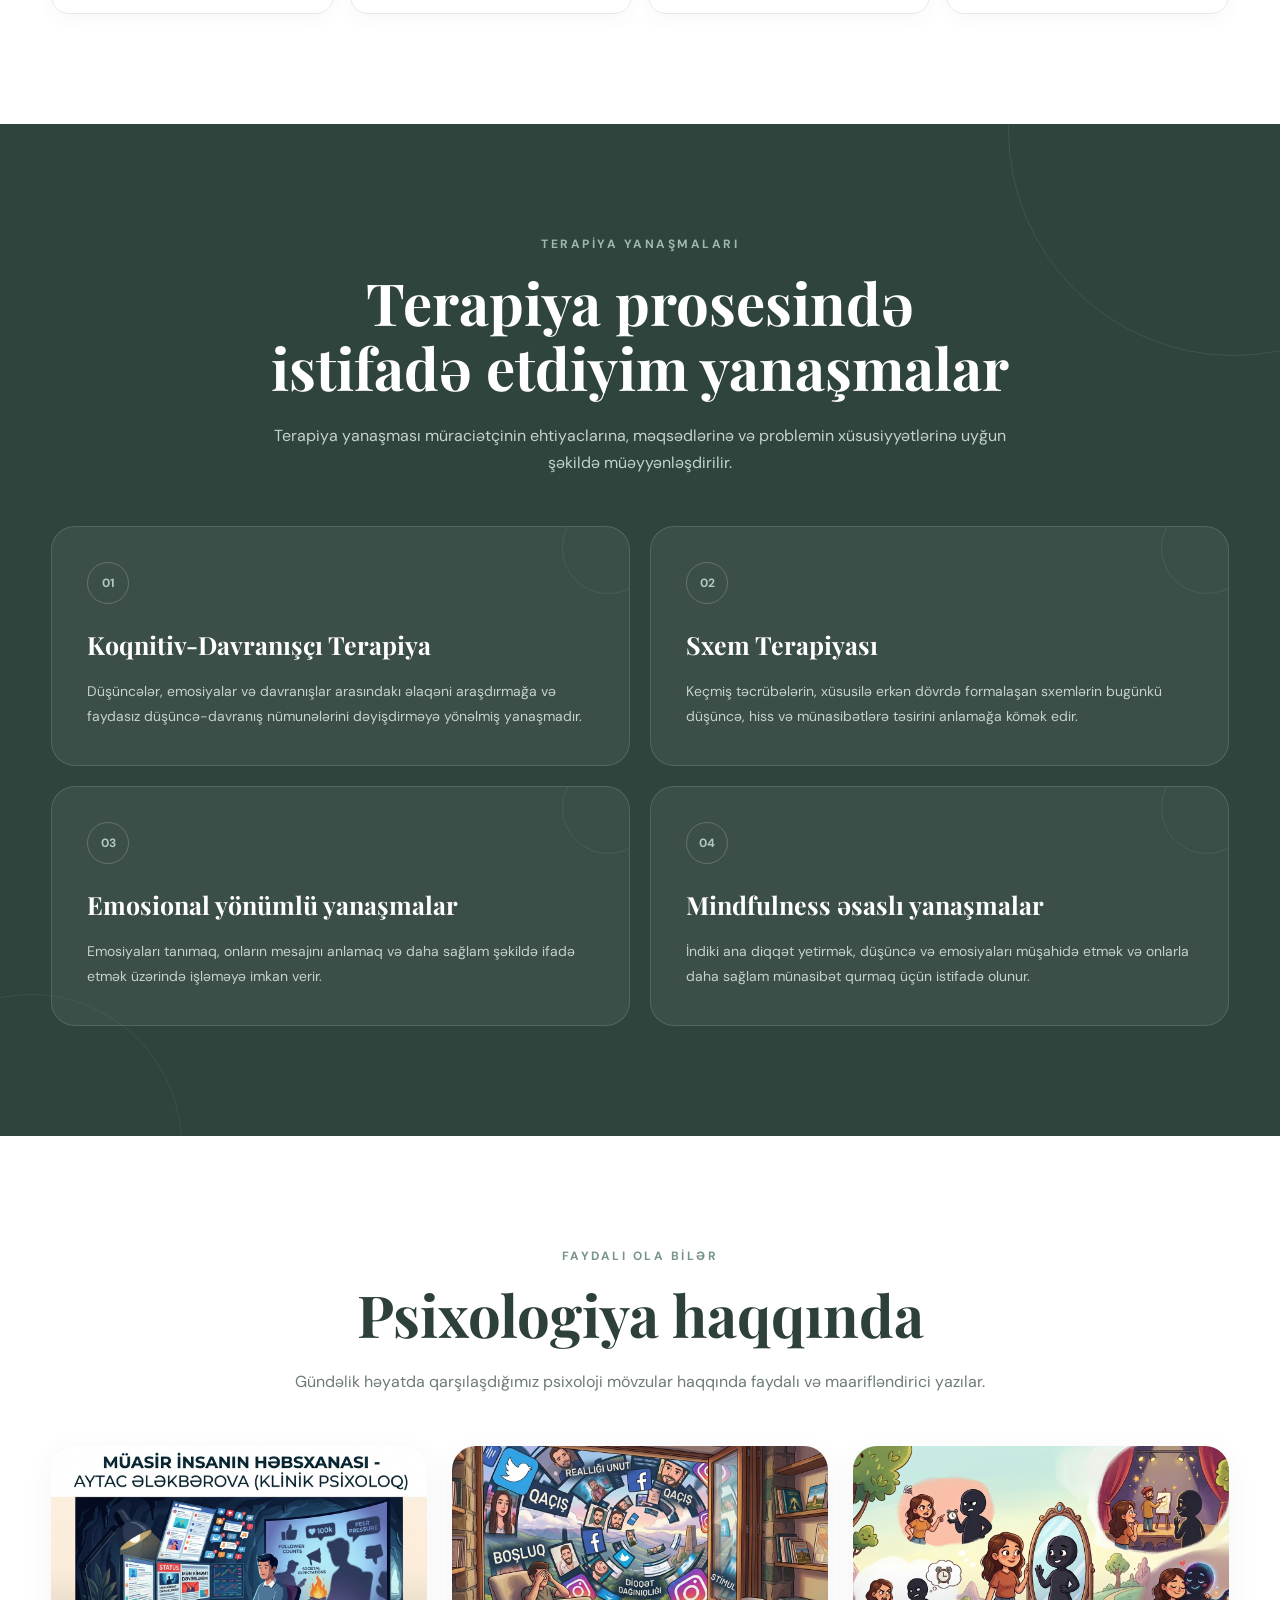
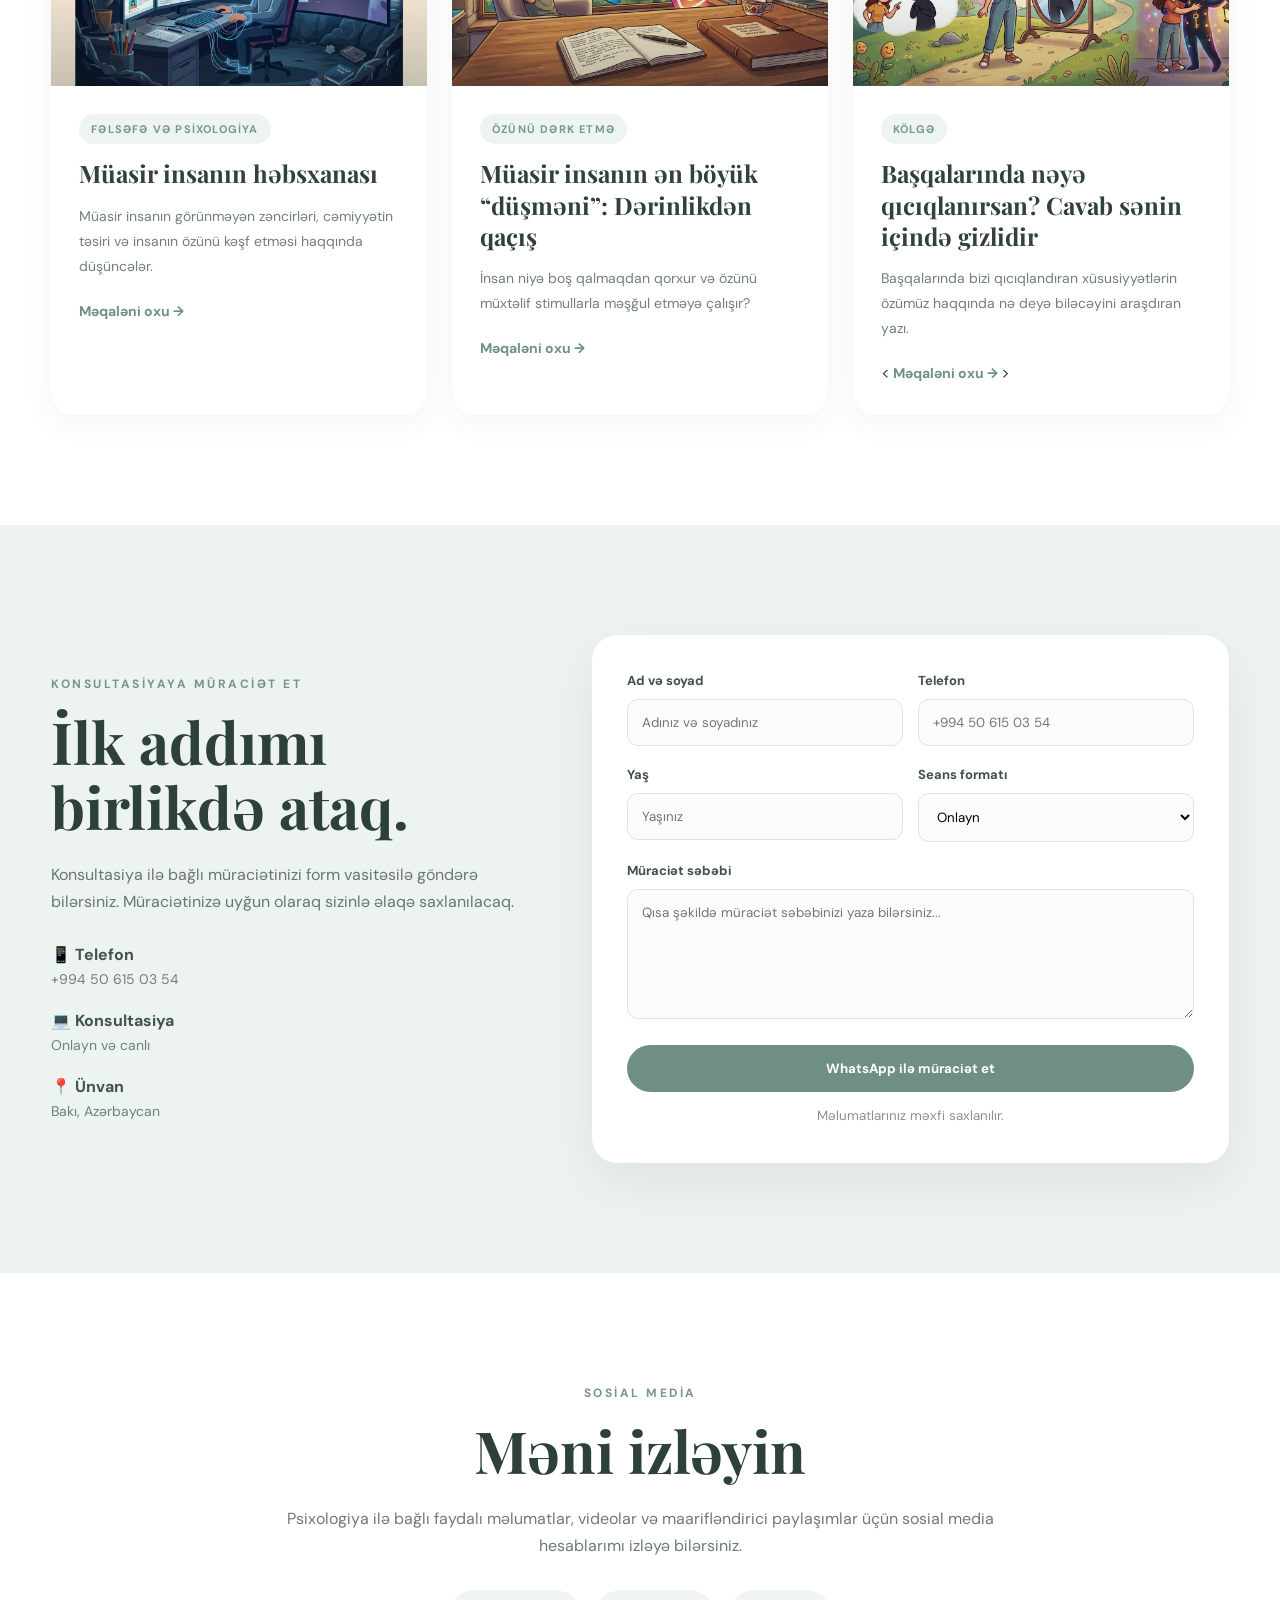
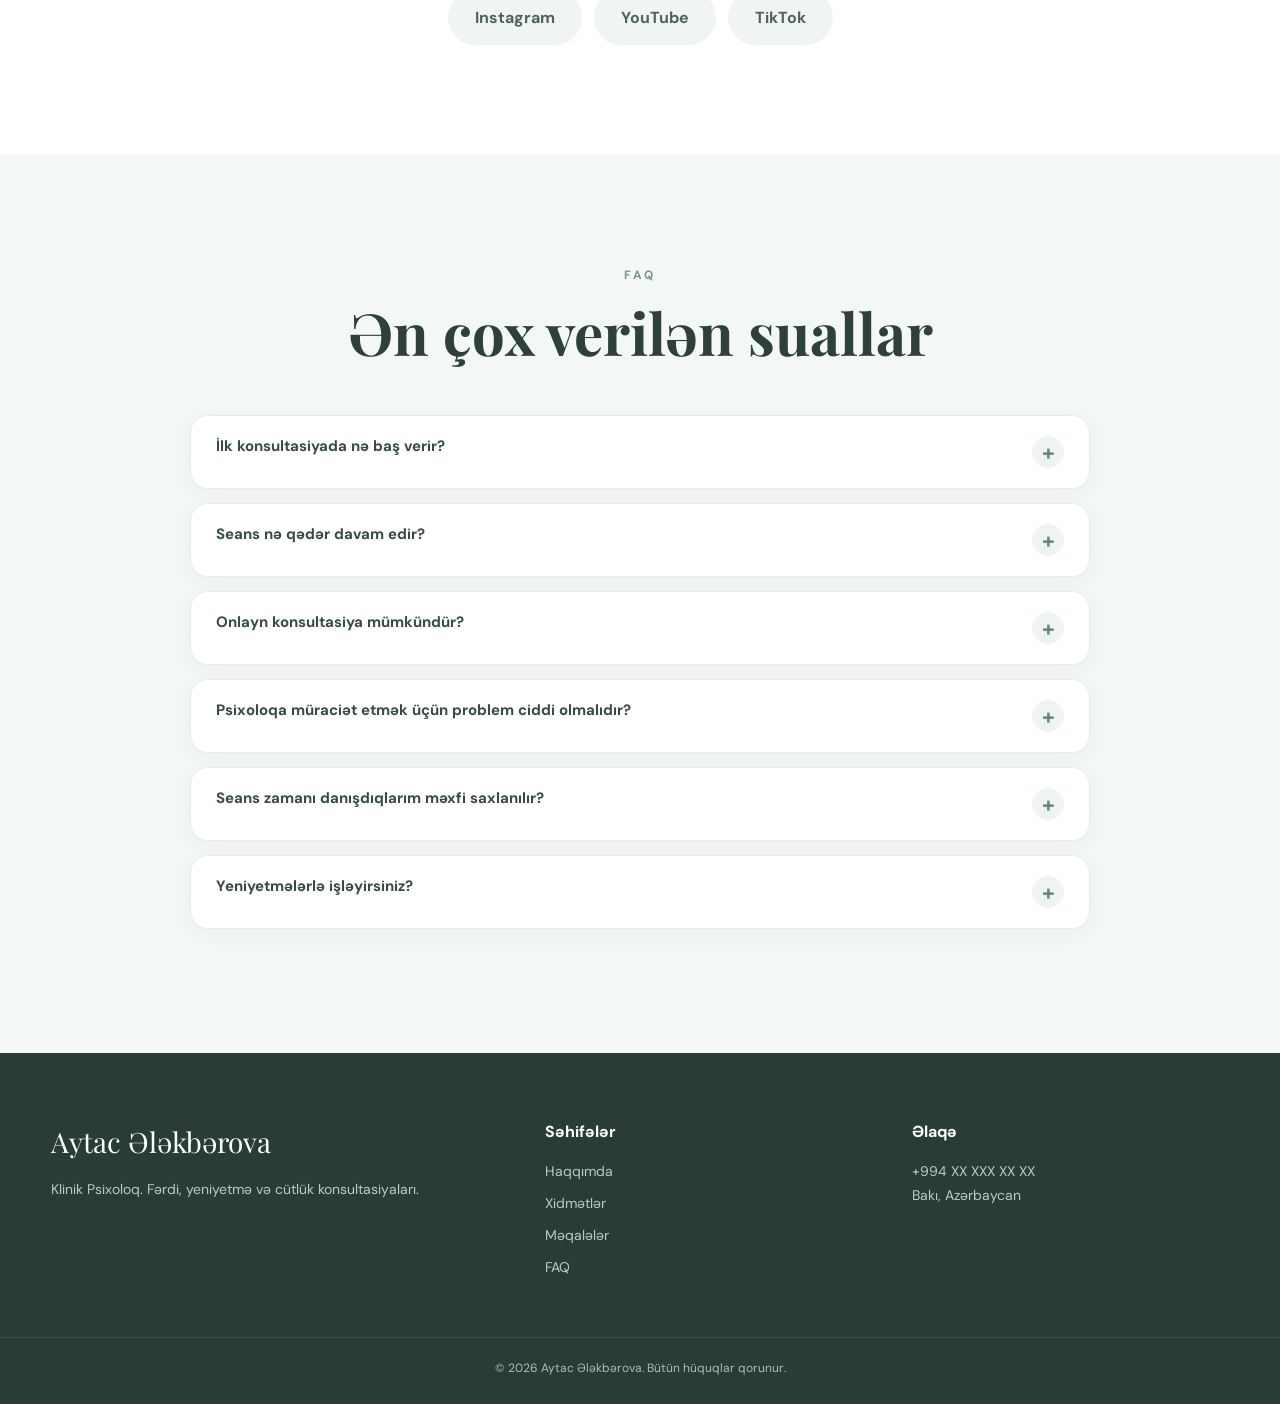
==== commit 81373683: "Update index.html" ====
--- a/index.html
+++ b/index.html
@@ -208,7 +208,7 @@
       <article class="article-card">
 
         <div class="article-image">
-          <img src="images/confidence.jpg"
+          <img src="images/qiciqlanma.jpg"
                alt="Başqalarında nəyə qıcıqlanırsan">
         </div>
 
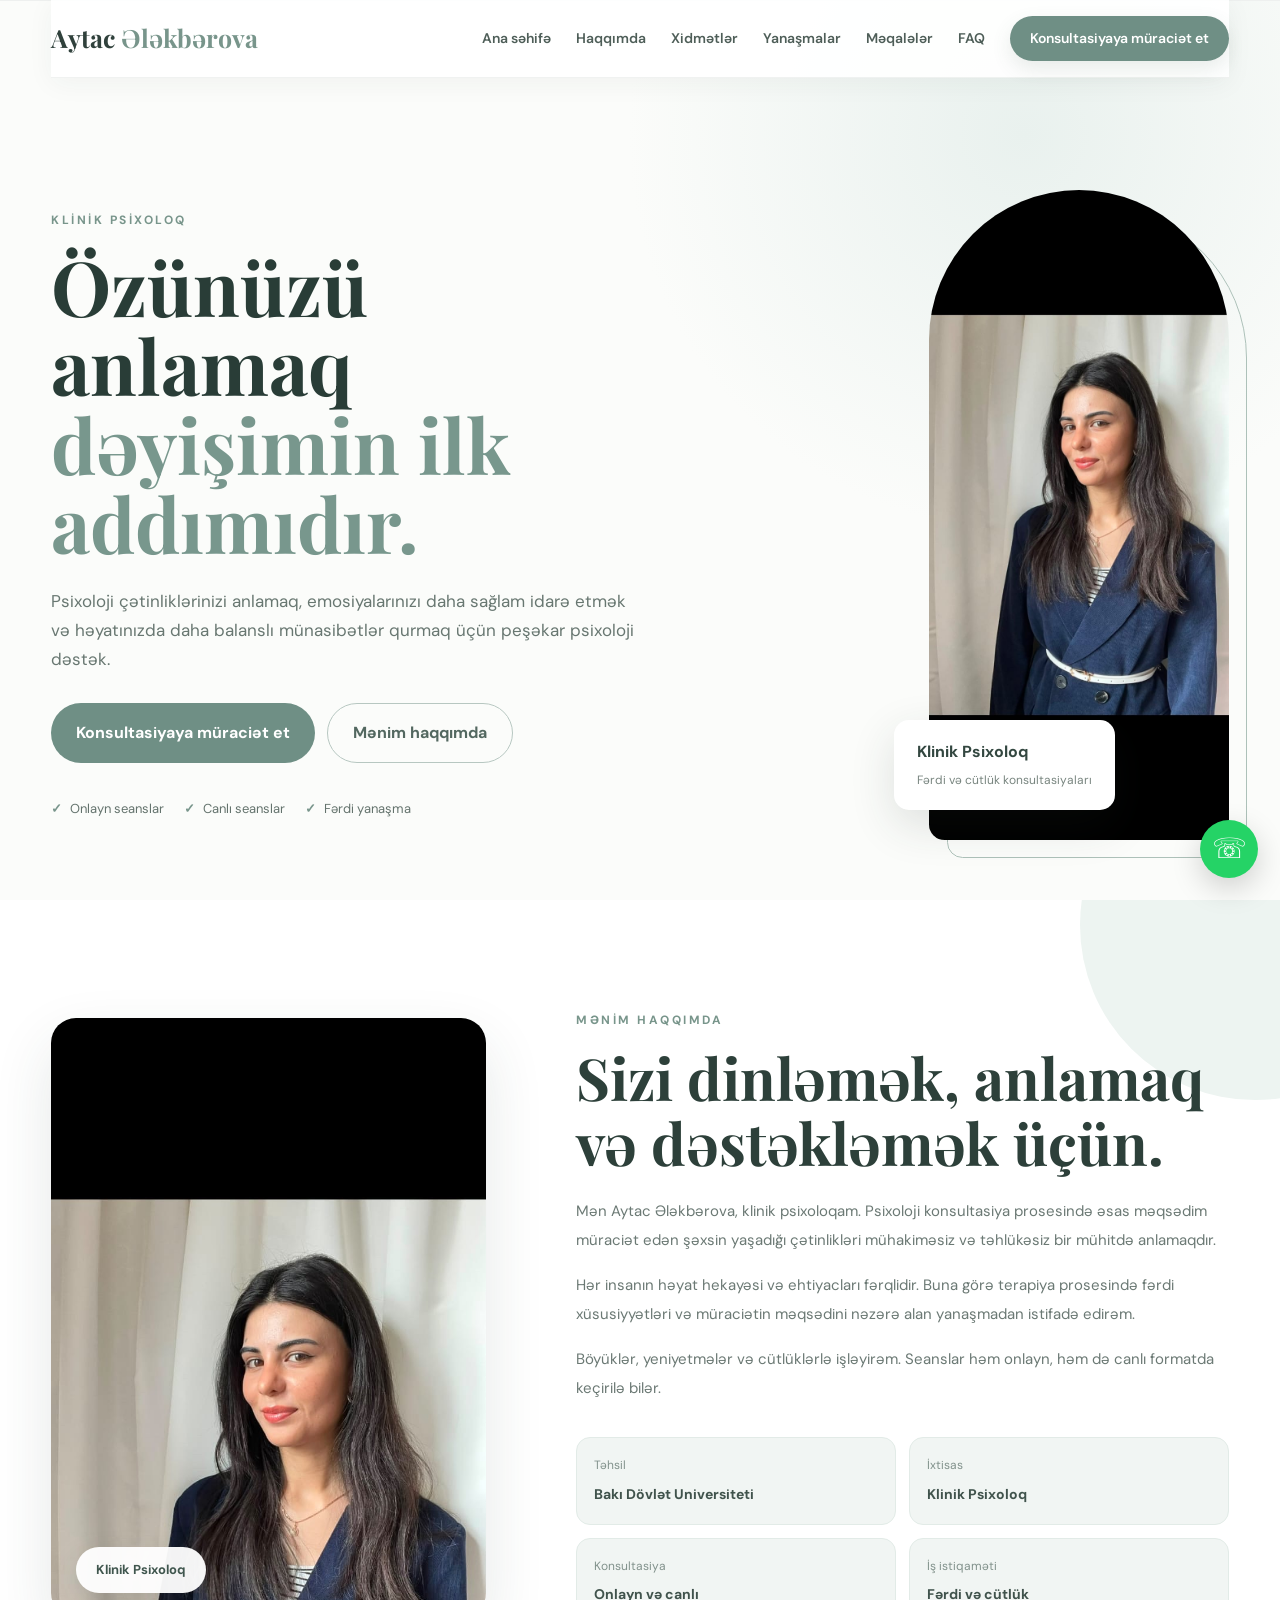
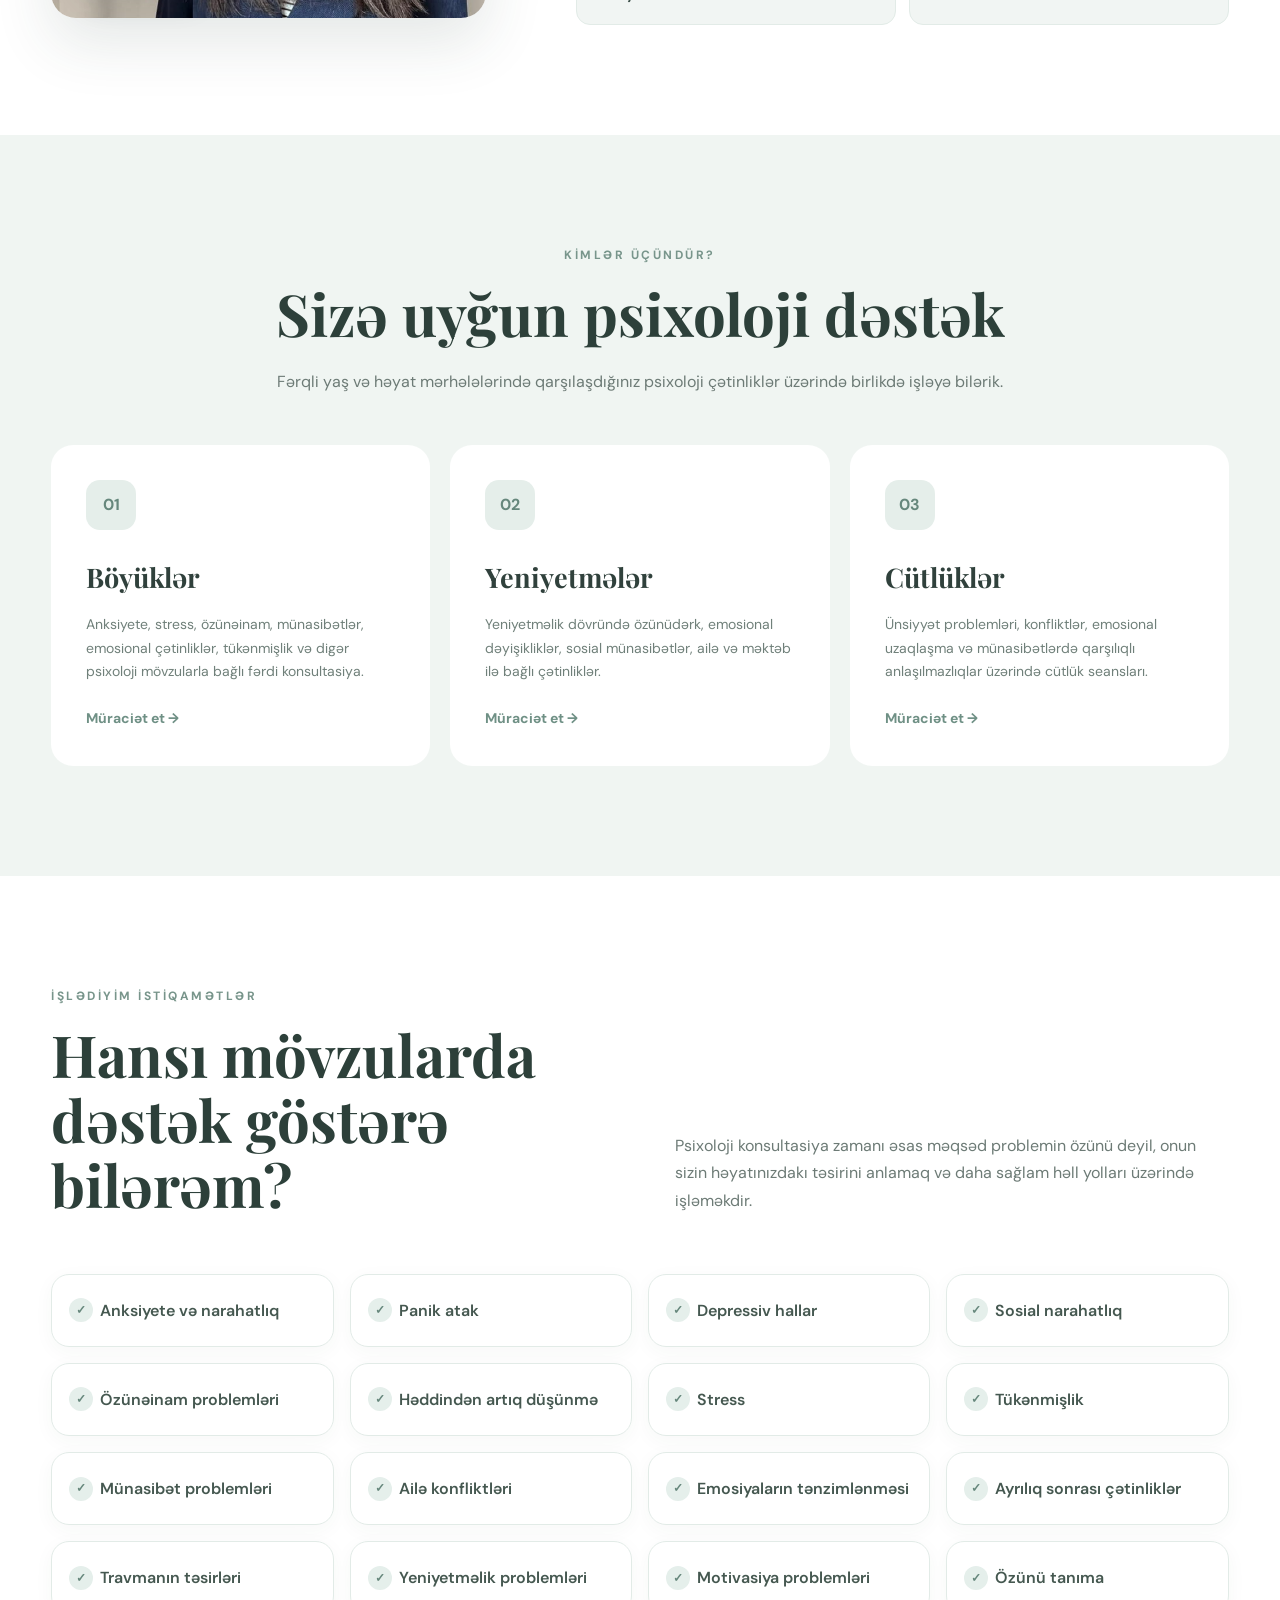
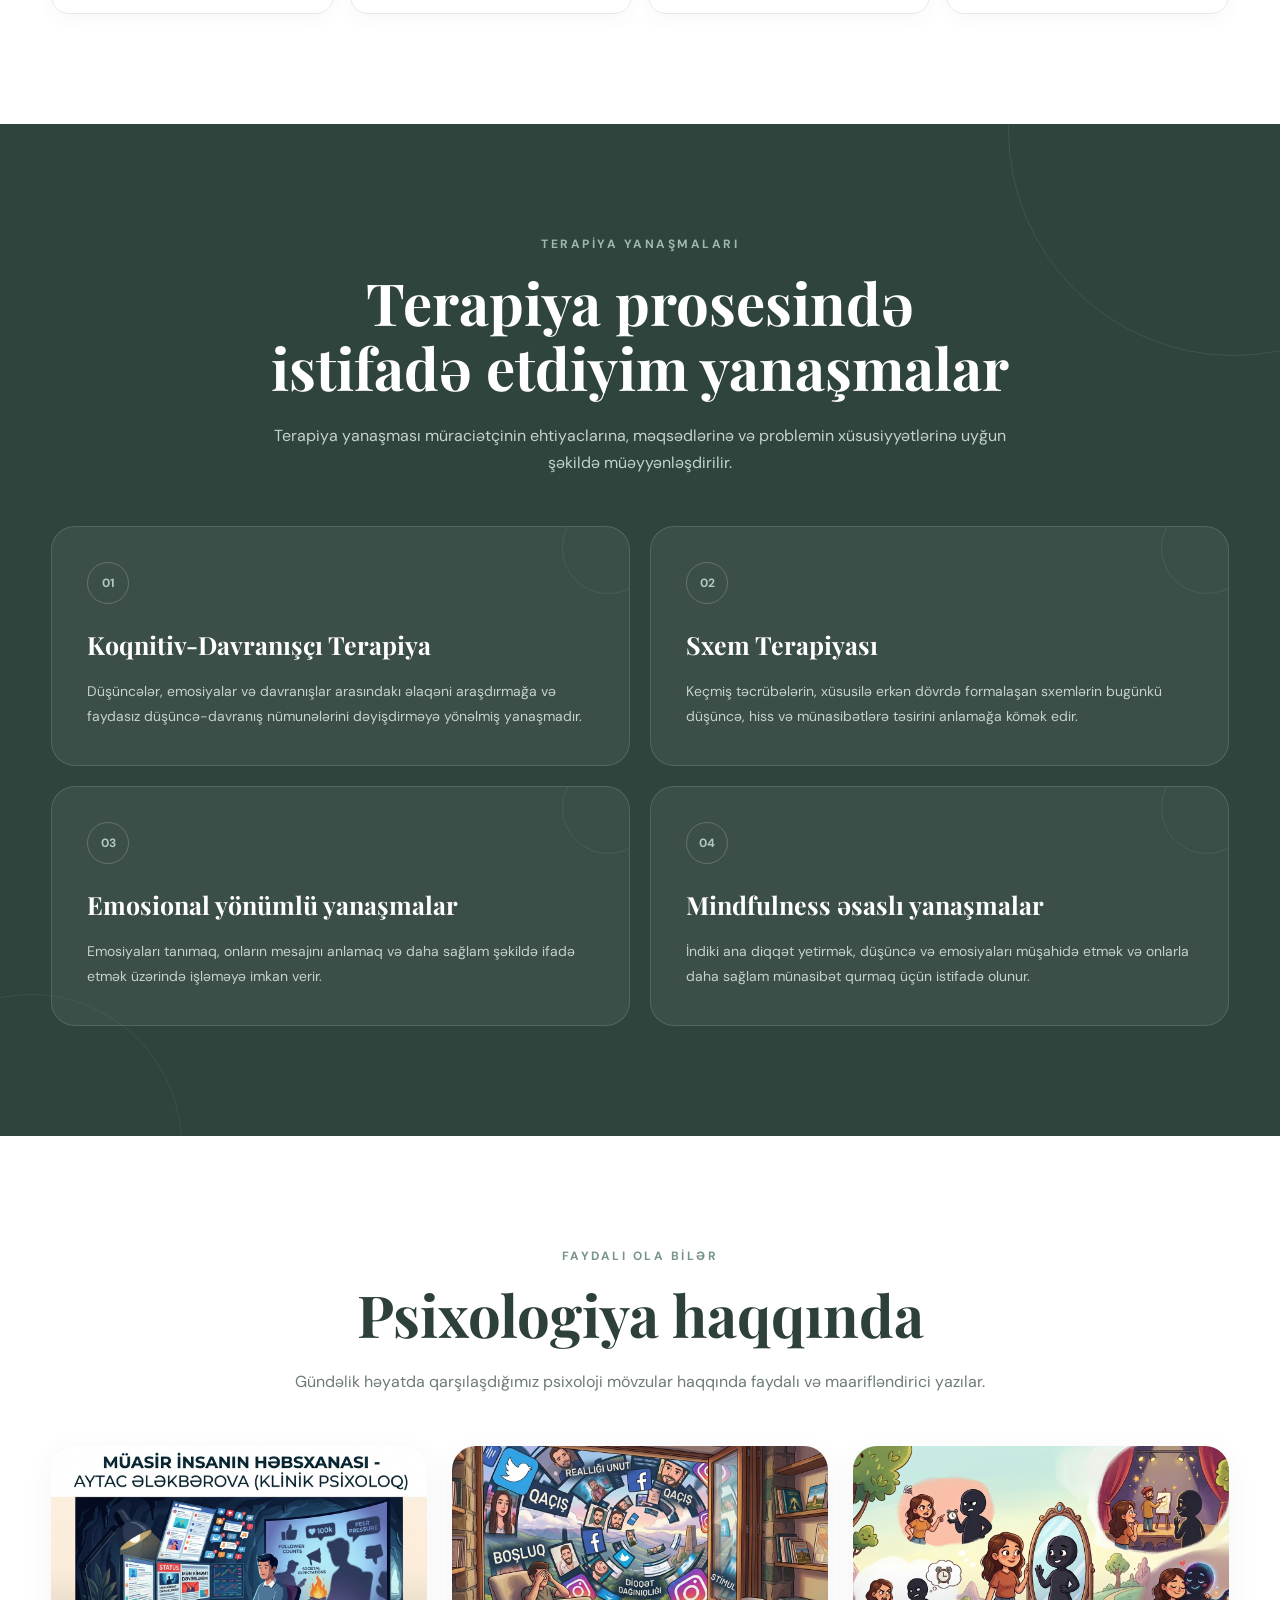
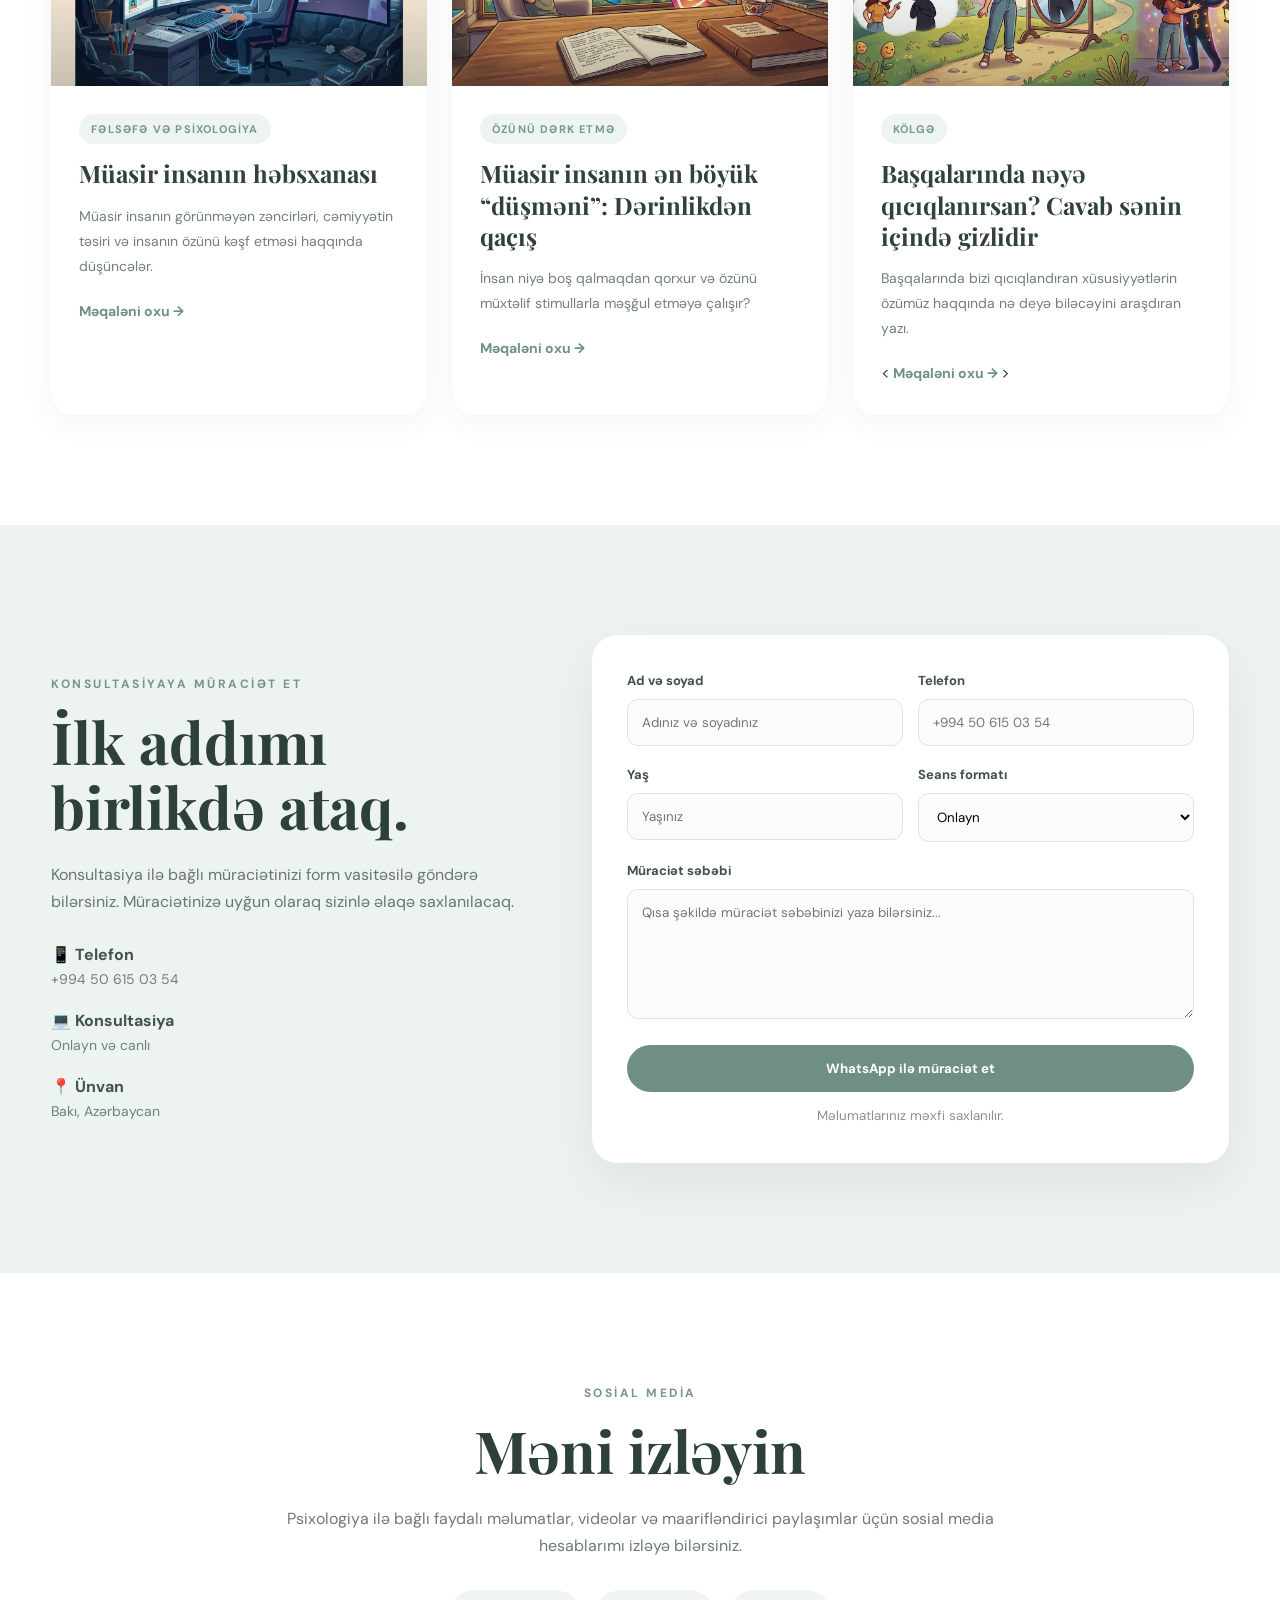
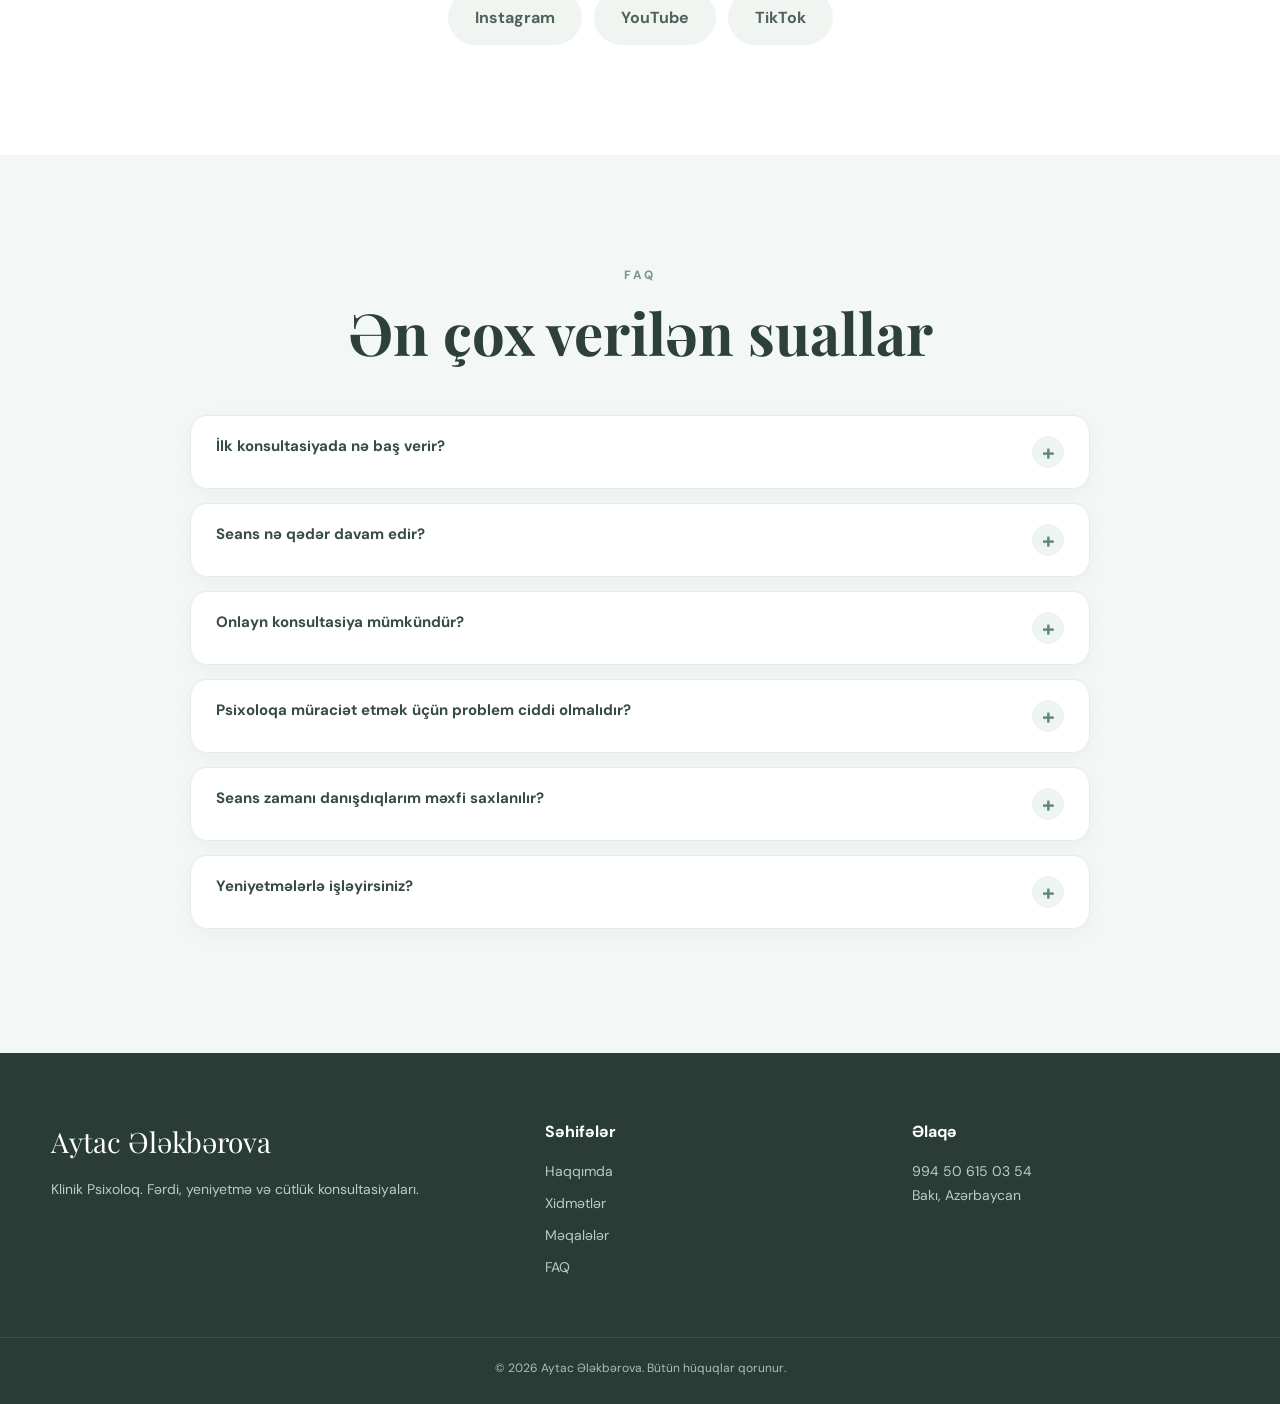
==== commit 536c786d: "Update index.html" ====
--- a/index.html
+++ b/index.html
@@ -298,7 +298,7 @@
   <div class="container footer-grid">
     <div><div class="footer-logo">Aytac Ələkbərova</div><p>Klinik Psixoloq. Fərdi, yeniyetmə və cütlük konsultasiyaları.</p></div>
     <div><h4>Səhifələr</h4><a href="#about">Haqqımda</a><a href="#services">Xidmətlər</a><a href="#articles">Məqalələr</a><a href="#faq">FAQ</a></div>
-    <div><h4>Əlaqə</h4><p>+994 XX XXX XX XX</p><p>Bakı, Azərbaycan</p></div>
+    <div><h4>Əlaqə</h4><p>994 50 615 03 54</p><p>Bakı, Azərbaycan</p></div>
   </div>
   <div class="copyright">© 2026 Aytac Ələkbərova. Bütün hüquqlar qorunur.</div>
 </footer>
